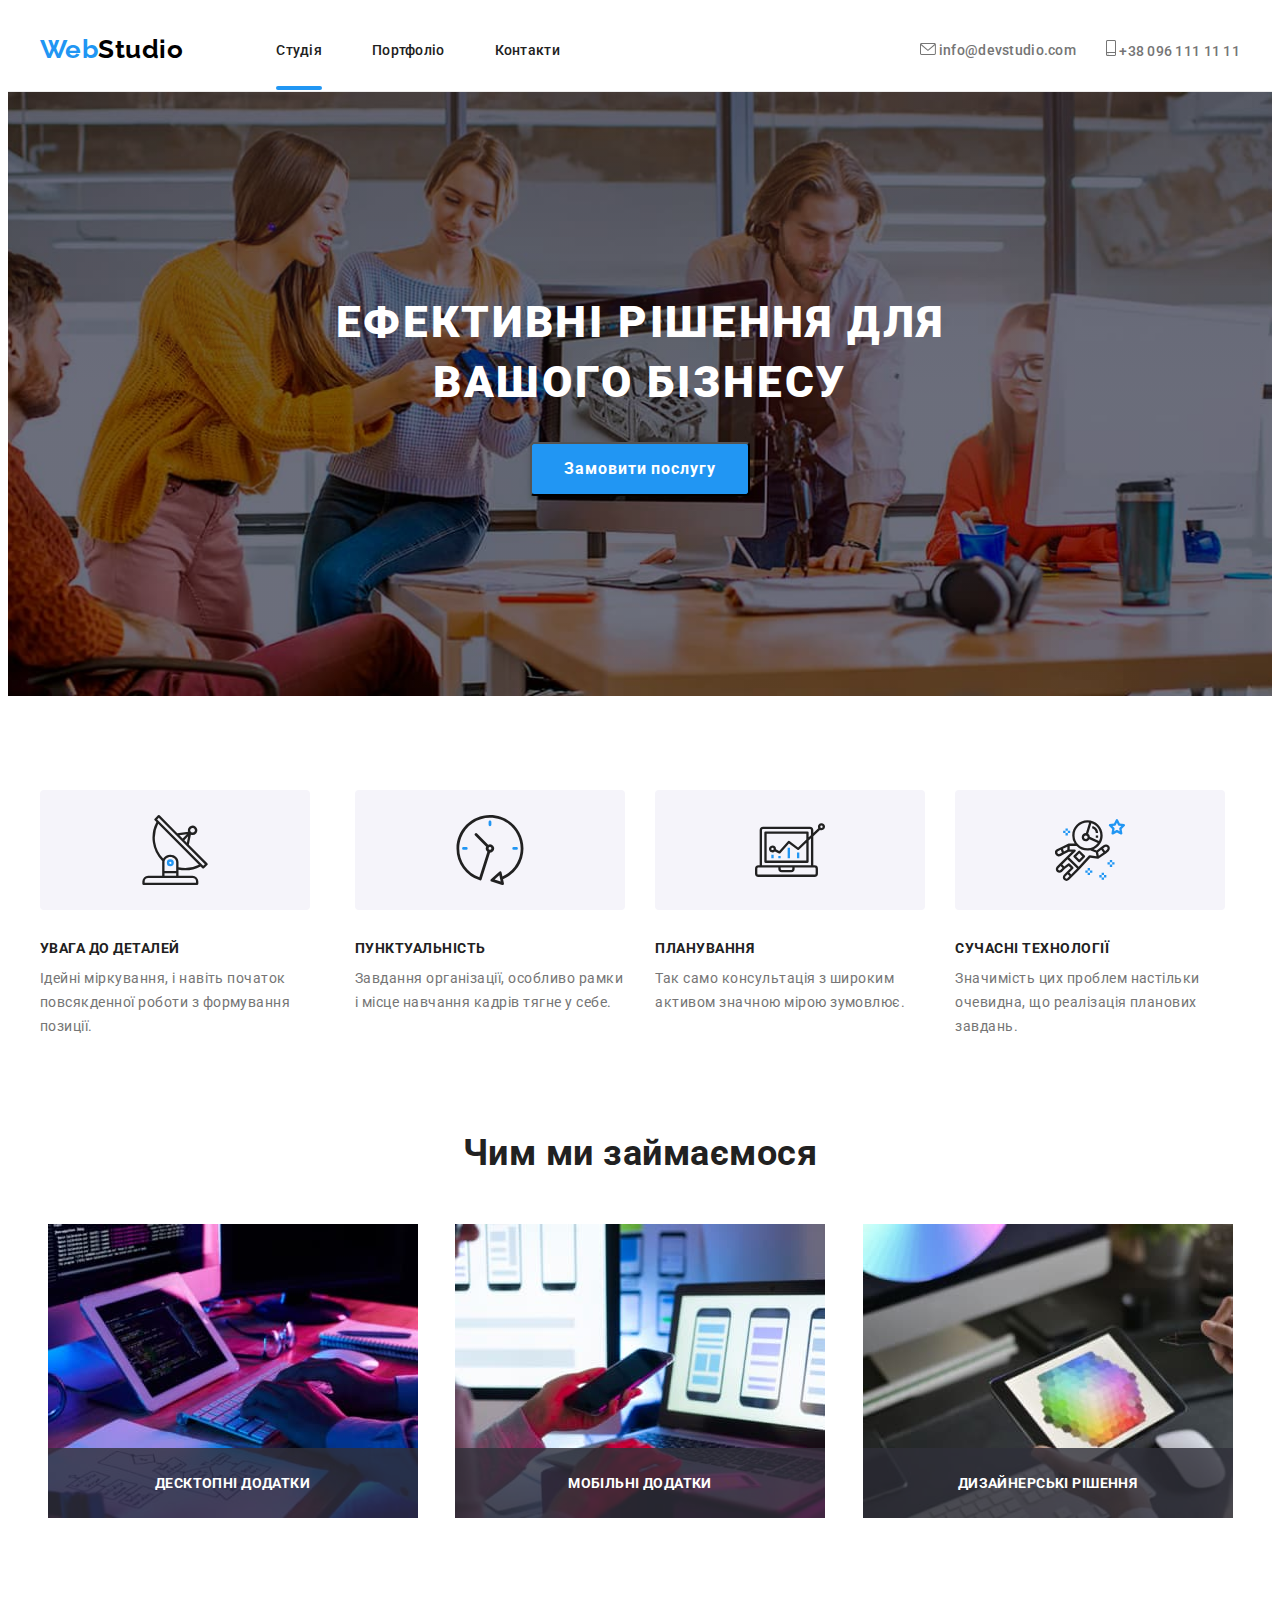
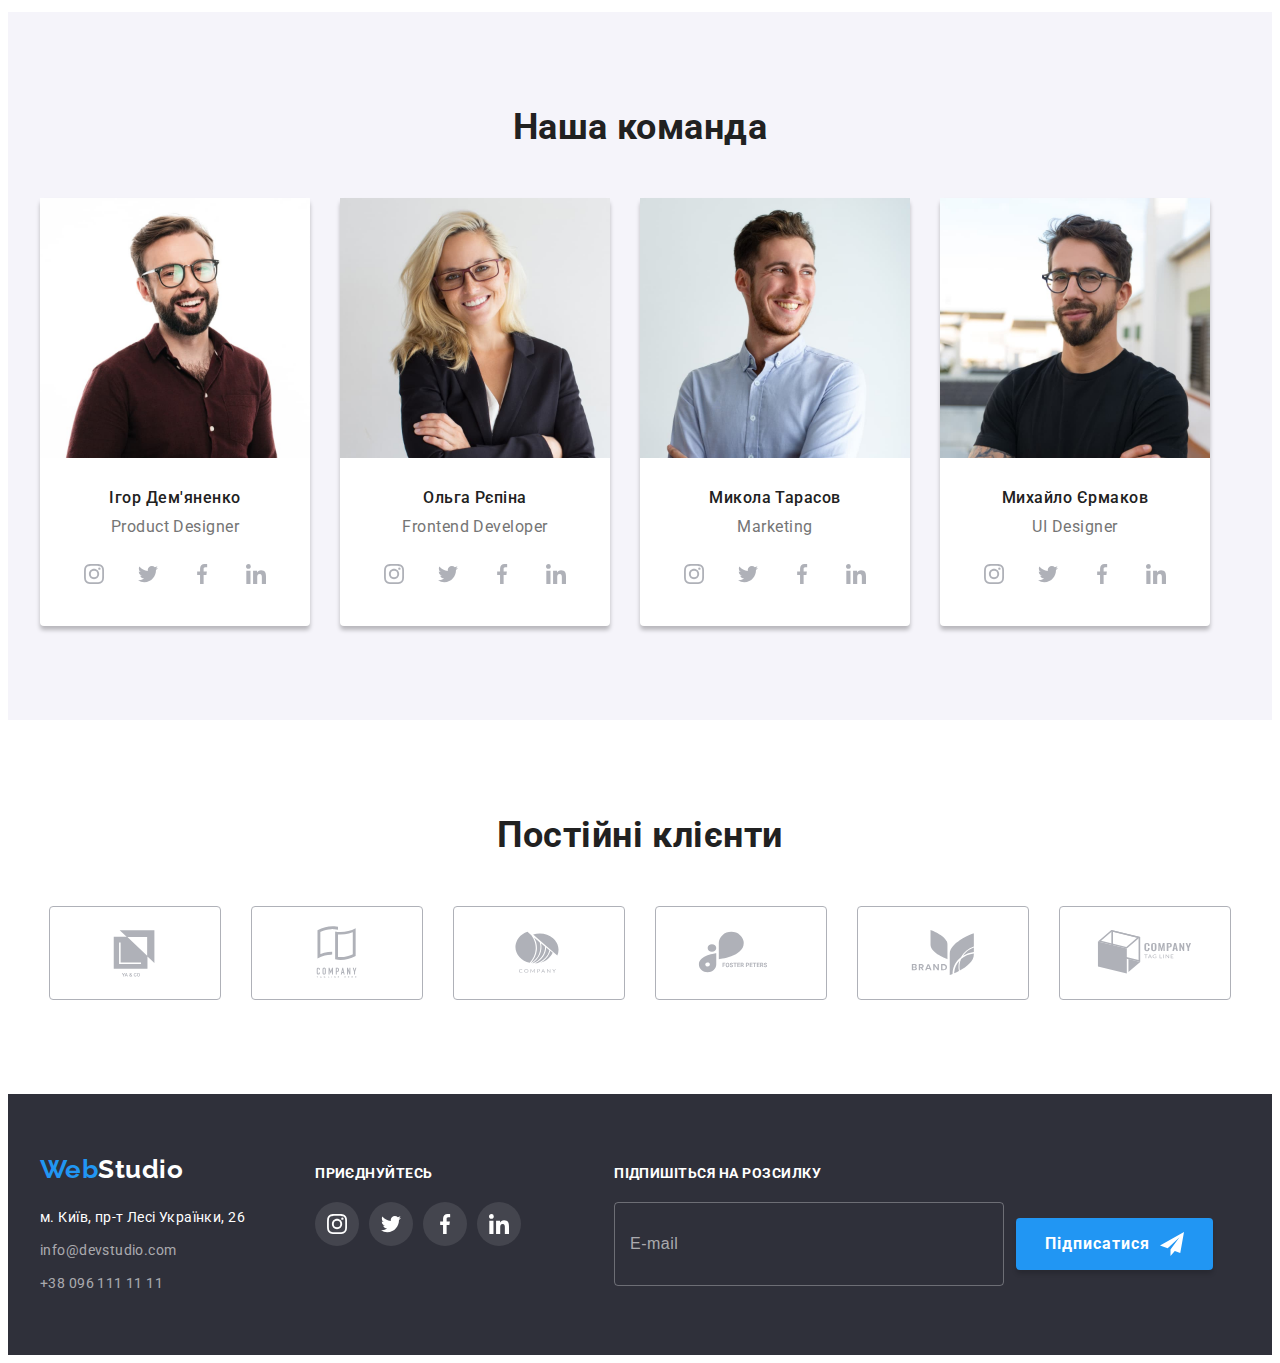
==== index.html @ 11a387b9 "Initial commit" ====
<!DOCTYPE html>
<html lang="en">
<head>
    <meta charset="UTF-8">
    <meta http-equiv="X-UA-Compatible" content="IE=edge">
    <meta name="viewport" content="width=device-width, initial-scale=1.0">
    <title>Document</title>
    <link rel="preconnect" href="https://fonts.googleapis.com">
    <link rel="preconnect" href="https://fonts.gstatic.com" crossorigin>
    <link href="https://fonts.googleapis.com/css2?family=Raleway:wght@700&family=Roboto:wght@400;500;700;900&display=swap" rel="stylesheet">
    <link rel="stylesheet" href="https://cdnjs.cloudflare.com/ajax/libs/modern-normalize/1.1.0/modern-normalize.min.css" integrity="sha512-wpPYUAdjBVSE4KJnH1VR1HeZfpl1ub8YT/NKx4PuQ5NmX2tKuGu6U/JRp5y+Y8XG2tV+wKQpNHVUX03MfMFn9Q==" crossorigin="anonymous" referrerpolicy="no-referrer" />
    <link rel="stylesheet" href="./css/styles.css"/>
</head>
<body class="main-page">
  <!--Navigation menu-->
  <header class="page-header">
    <div class="container main-nav">
      <nav class="site-nav">
        <a class="logo" href="./index.html" lang="en" ><span style="color:#2196F3;">Web</span>Studio</a>
          <ul class="site-nav-list">
              <li class="item"><a href="./index.html" class="link current">Студія</a></li>
              <li class="item"><a href="./portfolio.html" class="link">Портфоліо</a></li>
              <li class="item"><a href="" class="link">Контакти</a></li>
          </ul>
      </nav>
      <ul class="contacts-list">
      <li class="item"><a href="mailto:info@devstudio.com" class="link">
        <svg class="contacts-icon" width="16"
        height="12">
        <use href="./images/icons.svg#icon-envelope"></use>
        </svg>
        info@devstudio.com</a></li>
      <li class="item">
          <a href="tel:+380961111111" class="link">
            <svg class="contacts-icon" width="10"
              height="16">
              <use href="./images/icons.svg#icon-smartphone"></use>
              </svg>
            +38 096 111 11 11</a>
      </li>
      </ul>
    </div>
   
  </header>
  <!--Hero-->
  <main>
    <section class="section hero">
      <h1 class="hero-title">Ефективні рішення для <br> вашого бізнесу</h1>  
      <button data-modal-open type="button" class="order-button">Замовити послугу</button>
       <!--Modal-->
    <div class="backdrop is-hidden"  data-modal >
      <div class="modal" data-modal-window>
         <!--Modal Window 1-->
          <button class="close" data-modal-close>
            <svg class="icon" width="18" height="18">
              <use href="./images/icons.svg#icon-close"></use>
            </svg>
          </button>
          <strong class="modal-label">Залиште свої дані, ми вам передзвонимо</strong>
           <form class="form modal-form">
            <div class="modal-form-group" role="group">
              <label class="modal-form-label" for="name">Ім'я</label>
                <div class="modal-form-wrapper">
                <input type="text" class="modal-form-field" name="name" id="name" placeholder=" " />
                  <svg class="field-icon" width="18"
              height="18">
              <use href="./images/icons.svg#icon-person"></use>
              </svg>
            </div>
           
  
            <label class="modal-form-label" for="tel">Телефон</label>
            <div class="modal-form-wrapper">
              <input type="tel" class="modal-form-field" name="tel" id="tel" placeholder=" " />
                <svg class="field-icon" width="18"
            height="18">
            <use href="./images/icons.svg#icon-phone"></use>  
            </svg>
            </div>
     
            <label class="modal-form-label" for="email">Пошта</label>
            <div class="modal-form-wrapper">
            <input type="text" class="modal-form-field" name="email" id="email" placeholder=" " />
              <svg class="field-icon" width="18"
          height="18">
          <use href="./images/icons.svg#icon-email"></use>
          </svg>
            </div>
     
            <label class="modal-form-label" for="user_message">Коментар</label>
            <textarea
              class="modal-form-message"
              name="user_message"
              id="user_message"
              rows="6"
              placeholder="Введіть текст"
            ></textarea>
      </div>               
      
          <div class="modal-form-agreement" role="group">
            <input type="checkbox" id="user_agreement" class="modal-form-checkbox" />
            <label class="agreement-field" for="user_agreement"> Погоджуюся з розсилкою та приймаю <a href="" class="agreement-link">Умови договору</a>
            </label>
          </div>
           <button type="submit" class="submit-button">Відправити</button>
        </form>
      </div>
    </div>
    </section>
    <!--Company Credo Section-->
    <section class="section-credo">
      <div class="container ">
        <ul class="features-list">
          <li  class="features-card">
           <div class="icon-card">
            <svg class="features-icon" width="70"
            height="70">
            <use href="./images/icons.svg#icon-antenna"></use>
            </svg>
           </div>
           <h3 class="features-title">УВАГА ДО ДЕТАЛЕЙ</h3>
           <p class="features-description"> Ідейні міркування, і навіть початок повсякденної роботи з формування позиції.</p>
         </li> 
           
          <li class="features-card">
           <div class="icon-card">
            <svg class="features-icon" width="70"
            height="70">
            <use href="./images/icons.svg#icon-clock"></use>
            </svg>
           </div>
           <h3 class="features-title">ПУНКТУАЛЬНІСТЬ</h3>
           <P class="features-description">Завдання організації, особливо рамки і місце навчання кадрів тягне у себе.</P>
         </li>  
 
          <li class="features-card">
           <div class="icon-card">
            <svg class="features-icon" width="70"
            height="70">
            <use href="./images/icons.svg#icon-diagram"></use>
            </svg>
           </div>
           <h3 class="features-title">ПЛАНУВАННЯ</h3>
           <p class="features-description">Так само консультація з широким активом значною мірою зумовлює.</p>  
          </li>
          <li class="features-card">
            <div class="icon-card">
              <svg class="features-icon" width="70"
              height="70">
              <use href="./images/icons.svg#icon-astronaut"></use>
              </svg>
            </div>
           <h3 class="features-title">СУЧАСНІ ТЕХНОЛОГІЇ</h3>
           <p class="features-description">Значимість цих проблем настільки очевидна, що реалізація планових завдань.</p>
         </li>
         </ul>
      </div>

    </section>
    <!--Work Descriptiion Section-->
    <section class="section work">
    <div class="container">
      <h2 class="section-work">Чим ми займаємося</h2>
      <ul class="work-list">
            <li class="img-list">
              <div class="work-thumb">
                <img src="./images/image1.jpg"
              alt="комп’ютер"
              width="370"
              height="294"
              />
              <div class="work-info">
                <p class="work-text">Десктопні додатки</p>
              </div>
              </div>
          </li>
          <li class="img-list">
            <div class="work-thumb">
              <img src="./images/image2.jpg"
              alt="мобільний"
              width="370"
              height="294"
              />
              <div class="work-info">
                <p class="work-text">Мобільні додатки</p>
              </div>
            </div>
          </li>
          <li class="img-list">
           <div class="work-thumb">
            <img src="./images/image3.jpg"
            alt="планшет"
            width="370"
            height="294"
            />
            <div class="work-info">
              <p class="work-text">Дизайнерські рішення</p>
            </div>
           </div>
          </li>
      </ul>
    </div>
    </section>
    <!--Our Team Section-->
    <section class="section team">
      <div class="container gallery">
        <h2 class="section-galery">Наша команда</h2>
       <ul class="team-list">
          <li class="team-card"> 
            <img src="./images/productdesigner1.jpg"
            alt="productdes"
            width="270"
            height="260"
            />
          <div class="team-box">
            <h3 class="team-subtitle">Ігор Дем'яненко</h3>
            <p class="position">Product Designer</p>           
          
          <ul class="socials-list">
            <li class="socials-items">
              <a class="socials-link link" href="https://instagram.com"
              target="_blank"
              rel="noopener norefferrer"
              aria-label="Instagram icon">
              <svg class="socials-icon" width="20"
              height="20">
              <use href="./images/icons.svg#icon-instagram"></use>
              </svg>
            </a>
            </li>
            <li class="socials-items">
              <a class="socials-link link" href="https://twitter.com"
              target="_blank"
              rel="noopener norefferrer"
              aria-label="Twitter icon">
              <svg class="socials-icon" width="20"
              height="20">
              <use href="./images/icons.svg#icon-twitter"></use>
              </svg>
            </a>
            </li>
            <li class="socials-items">
              <a class="socials-link link" href="https://facebook.com"
              target="_blank"
              rel="noopener norefferrer"
              aria-label="Facebook icon">
              <svg class="socials-icon" width="20"
              height="20">
              <use href="./images/icons.svg#icon-facebook"></use>
              </svg>
            </a>
            </li>
            <li class="socials-items">
              <a class="socials-link link" href="https://linkedin.com"
              target="_blank"
              rel="noopener norefferrer"
              aria-label="Linkedin icon">
              <svg class="socials-icon" width="20"
              height="20">
              <use href="./images/icons.svg#icon-linkedin"></use>
              </svg>
            </a>
            </li>
          </ul>
        </div>
           </li>
        <li class="team-card">
          <img src="./images/frontenddev2.jpg"
          alt="frontenddev"
          width="270"
          height="260"
          />
           <div class="team-box">
            <h3 class="team-subtitle">Ольга Рєпіна</h3>
            <p class="position">Frontend Developer</p>
           
           <ul class="socials-list">
            <li class="socials-items">
              <a class="socials-link link" href="https://instagram.com"
              target="_blank"
              rel="noopener norefferrer"
              aria-label="Instagram icon">
              <svg class="socials-icon" width="20"
              height="20">
              <use href="./images/icons.svg#icon-instagram"></use>
              </svg>
            </a>
            </li>
            <li class="socials-items">
              <a class="socials-link link" href="https://twitter.com"
              target="_blank"
              rel="noopener norefferrer"
              aria-label="Twitter icon">
              <svg class="socials-icon" width="20"
              height="20">
              <use href="./images/icons.svg#icon-twitter"></use>
              </svg>
            </a>
            </li>
            <li class="socials-items">
              <a class="socials-link link" href="https://facebook.com"
              target="_blank"
              rel="noopener norefferrer"
              aria-label="Facebook icon">
              <svg class="socials-icon" width="20"
              height="20">
              <use href="./images/icons.svg#icon-facebook"></use>
              </svg>
            </a>
            </li>
            <li class="socials-items">
              <a class="socials-link link" href="https://linkedin.com"
              target="_blank"
              rel="noopener norefferrer"
              aria-label="Linkedin icon">
              <svg class="socials-icon" width="20"
              height="20">
              <use href="./images/icons.svg#icon-linkedin"></use>
              </svg>
            </a>
            </li>
          </ul>
        </div>
         </li>
        <li class="team-card">
          <img src="./images/marketing3.jpg"
          alt="marketing"
          width="270"
          height="260"
          />
          <div class="team-box">
            <h3 class="team-subtitle">Микола Тарасов</h3>
            <p class="position">Marketing</p>
          
          <ul class="socials-list">
            <li class="socials-items">
              <a class="socials-link link" href="https://instagram.com"
              target="_blank"
              rel="noopener norefferrer"
              aria-label="Instagram icon">
              <svg class="socials-icon" width="20"
              height="20">
              <use href="./images/icons.svg#icon-instagram"></use>
              </svg>
            </a>
            </li>
            <li class="socials-items">
              <a class="socials-link link" href="https://twitter.com"
              target="_blank"
              rel="noopener norefferrer"
              aria-label="Twitter icon">
              <svg class="socials-icon" width="20"
              height="20">
              <use href="./images/icons.svg#icon-twitter"></use>
              </svg>
            </a>
            </li>
            <li class="socials-items">
              <a class="socials-link link" href="https://facebook.com"
              target="_blank"
              rel="noopener norefferrer"
              aria-label="Facebook icon">
              <svg class="socials-icon" width="20"
              height="20">
              <use href="./images/icons.svg#icon-facebook"></use>
              </svg>
            </a>
            </li>
            <li class="socials-items">
              <a class="socials-link link" href="https://linkedin.com"
              target="_blank"
              rel="noopener norefferrer"
              aria-label="Linkedin icon">
              <svg class="socials-icon" width="20"
              height="20">
              <use href="./images/icons.svg#icon-linkedin"></use>
              </svg>
            </a>
            </li>
          </ul>
        </div>
          </li>
          <li class="team-card">
            <img src="./images/uidesigner4.jpg"
            alt="uidesigner"
            width="270"
            height="260"
            />
          
             <div class="team-box">
             <h3 class="team-subtitle">Михайло Єрмаков</h3>
             <p class="position">UI Designer</p>
             
             <ul class="socials-list">
              <li class="socials-items">
                <a class="socials-link link" href="https://instagram.com"
                target="_blank"
                rel="noopener norefferrer"
                aria-label="Instagram icon">
                <svg class="socials-icon" width="20"
                height="20">
                <use href="./images/icons.svg#icon-instagram"></use>
                </svg>
              </a>
              </li>
              <li class="socials-items">
                <a class="socials-link link" href="https://twitter.com"
                target="_blank"
                rel="noopener norefferrer"
                aria-label="Twitter icon">
                <svg class="socials-icon" width="20"
                height="20">
                <use href="./images/icons.svg#icon-twitter"></use>
                </svg>
              </a>
              </li>
              <li class="socials-items">
                <a class="socials-link link" href="https://facebook.com"
                target="_blank"
                rel="noopener norefferrer"
                aria-label="Facebook icon">
                <svg class="socials-icon" width="20"
                height="20">
                <use href="./images/icons.svg#icon-facebook"></use>
                </svg>
              </a>
              </li>
              <li class="socials-items">
                <a class="socials-link link" href="https://linkedin.com"
                target="_blank"
                rel="noopener norefferrer"
                aria-label="Linkedin icon">
                <svg class="socials-icon" width="20"
                height="20">
                <use href="./images/icons.svg#icon-linkedin"></use>
                </svg>
              </a>
              </li>
            </ul>
          </div>
           </li>
        
        </ul>
      </div>
    </section>
    <!--Section Clients-->
    <section class="section clients">
      <div class="container">
        <h2 class="title-clients">Постійні клієнти</h2>
        <ul class="list clients-box">
         <li class="item">
          <a href="" class="link">
            <svg class="icon-client" width="106"
            height="60">
            <use href="./images/icons.svg#icon-Client1"></use>
            </svg> 
          </a>
         </li>
         <li class="item">
          <a href="" class="link">
            <svg class="icon-client" width="106"
            height="60">
            <use href="./images/icons.svg#icon-Client2"></use>
            </svg>
          </a>
        </li>
        <li class="item">
          <a href="" class="link">
            <svg class="icon-client" width="106"
            height="60">
            <use href="./images/icons.svg#icon-Client3"></use>
            </svg>
          </a>
        </li>
        <li class="item">
          <a href="" class="link">
            <svg class="icon-client" width="106"
            height="60">
            <use href="./images/icons.svg#icon-Client4"></use>
            </svg>
          </a>
        </li>
        <li class="item">
          <a href="" class="link">
            <svg class="icon-client" width="106"
            height="60">
            <use href="./images/icons.svg#icon-Client5"></use>
            </svg>
          </a>
        </li>
        <li class="item">
          <a href="" class="link">
            <svg class="icon-client" width="106"
            height="60">
            <use href="./images/icons.svg#icon-Client6"></use>
            </svg>
          </a>
        </li>
        </ul>
      </div>
    </section>
  </main> 
  <!--Contact Us--> 
  <footer class="footer">
    <div class="container footer">
      <div class="footer-flex">
        <div class="">
           <a class="logo-footer" href="./index.html" lang="en" ><span style="color:#2196F3">Web</span>Studio</a>
           <address>
              <ul class="footer-list">
               <li class="google-link"><a href="https://goo.gl/maps/GgH7UaPr1gtR8xod6"
              target="_blank"
              rel="noopener noreferrer nofollow" class="link"
              >м. Київ, пр-т Лесі Українки, 26</a>
               </li>
  
                 <li class="footer-contact"><a href="mailto:info@devstudio.com" class="link">info@devstudio.com</a>
                 </li>
                   <li class="footer-contact"><a href="tel:+380961111111" class="link">+38 096 111 11 11</a>
                   </li>
             </ul>        
           </address>
        </div>
        <!--Footer soclinks--> 
        <div class="offer">
          <h4 class="footer-offer">приєднуйтесь</h4>
          <ul class=" footer-soclink list">
            <li class="footer-items">
              <a class="footer-link link" href="https://instagram.com"
              target="_blank"
              rel="noopener norefferrer"
              aria-label="Instagram icon">
              <svg class="footer-icon" width="20"
              height="20">
              <use href="./images/icons.svg#icon-instagram"></use>
              </svg>
            </a>
            </li>
            <li class="footer-items">
              <a class="footer-link link" href="https://twitter.com"
              target="_blank"
              rel="noopener norefferrer"
              aria-label="Twitter icon">
              <svg class="footer-icon" width="20"
              height="20">
              <use href="./images/icons.svg#icon-twitter"></use>
              </svg>
            </a>
            </li>
            <li class="footer-items">
              <a class="footer-link link" href="https://facebook.com"
              target="_blank"
              rel="noopener norefferrer"
              aria-label="Facebook icon">
              <svg class="footer-icon" width="20"
              height="20">
              <use href="./images/icons.svg#icon-facebook"></use>
              </svg>
            </a>
            </li>
            <li class="footer-items">
              <a class="footer-link link" href="https://linkedin.com"
              target="_blank"
              rel="noopener norefferrer"
              aria-label="Linkedin icon">
              <svg class="footer-icon" width="20"
              height="20">
              <use href="./images/icons.svg#icon-linkedin"></use>
              </svg>
            </a>
            </li> 

          </ul>

        </div>
      <!--Footer subscription container--> 
      <div class="footer-subscribtion-container">
          <h4 class="subscription-title">Підпишіться на розсилку</h4>
           <form class="form-subscribtion">
             <div class="email-input">
              <label class="footer-email-field"></label>
              <input type="text" class="footer-email-input" name="email" id="footer-mail" placeholder="E-mail" autocomplete="email"/>
               <button type="button" class="button-send-submit">Підписатися<svg class="icon-send" width="24"
               height="24">
              <use href="./images/icons.svg#icon-send"></use>
              </svg></button>
             </div>
           </form>
           <script>
            (() => {
              document
                .querySelector('.form-subscribtion')
                .addEventListener('submit', e => {
                  e.preventDefault();
      
                  new FormData(e.currentTarget).forEach((value, name) =>
                    console.log(`${name}: ${value}`),
                  );
      
                  e.currentTarget.reset();
                });
            })();
          </script>
      </div>
    </div>
  </div> 
  </footer>
  <script src="./js/modal.js"></script>
</body>
</html>
---- css/styles.css ----
/*background #F5F5F5*/
/*main color #212121*/
/*text color #757575*/
/*accent color #2196F3*/
/*hero background color #2F303A;*/
:root {
  --primary-text-color: #212121;
  --secondary-text-color:#757575;
  --contacts-text-color: #FFFFFF;
  --secondary-contacts-color: rgba(255, 255, 255, 0.6);
  --primary-background-color : #F5F5F5;
  --accent-color: #2196F3;
  --secondary-background-color:#2F303A;
  --secondary-accent-color: #000000;

  --anim-fast: 300ms ease-in-out;
  --anim-slow: 800ms ease;
}
/*Reset Start*/
h1,h2, h3, h4, h5, h6, p{
  margin: 0;
}
.link a {
  text-decoration: none;
  color: currentColor;
}
.list, ul{
  margin: 0;
  padding: 0;
  list-style: none;

}
img{
  display: block;
}
.button{
  display: inline-block;
}
.section.work , .section-credo, .section.portfolio, section.team,.section.clients {
  padding-bottom: 94px;
  
}
.section.portfolio, .section-credo, .section.team,.section.clients {
padding-top: 94px;
}

/*reset end*/

/*container*/
.container {
  margin-left: auto;
  margin-right: auto;
  max-width: 1200px;
  padding-left: 15px;
  padding-right: 15px;
 
  
}
.page-header {
  border-bottom: 1px solid #ECECEC;
}
body{
 
  color: var(--secondary-text-color);
  font-family: 'Roboto', sans-serif ;
  letter-spacing: 0.03em;
}
.container.main-nav,
.footer > .container {
padding-top: 0;
padding-bottom: 0;
}

/*logo*/
.logo{
  color: var(--secondary-accent-color);
  font-family: 'Raleway', sans-serif ;
  font-weight: 700;
  font-size: 26px;
  line-height: calc(31/26);
  text-decoration: none;
  border-radius: 4px;
  
}

/*site-nav*/
.site-nav-list{
  list-style: none;
}
.site-nav,
.contacts-list{
display: flex;
align-items: center;
list-style: none;
}

.contacts-list{
  margin-left: auto;
}
.site-nav-list .item:not(:last-child) {
  margin-right: 50px;
}
.contacts-list .item:not(:last-child) {
  margin-right: 30px;
}
.site-nav-list{
  display: flex;
  margin-left: 93px;
  
  }

.site-nav-list .link {
  color: var(--primary-text-color);
  font-weight: 500;
  font-size: 14px;
  line-height: calc(16/14);
  letter-spacing: 0.02em;
  text-decoration: none;

  padding-top: 30px;
  padding-bottom: 30px;
  position: relative;

  transition: color 250ms cubic-bezier(0.4, 0, 0.2, 1);
}
.site-nav-list .link:hover,
.site-nav-list .link:focus
{
  color: var(--accent-color);
  
}
 
.current::after {
  content: '';
  position: absolute; 
  left: 0;
  bottom: -2px;
  width: 100%;
  height: 4px;
  background-color: var(--accent-color);
  border-radius: 2px;
  display: block;
}

/*contacts */
.contacts-list .link{
  color: var(--secondary-text-color);
  font-weight: 500;
  font-size: 14px;
  line-height: calc(16/14);
  letter-spacing: 0.02em;
  text-decoration: none;
  display: block;
  padding-top: 32px;
  padding-bottom: 32px;
  gap:10px ;
}
.contacts-list{
  list-style: none;
  padding:0; 
  transition: color 250ms cubic-bezier(0.4, 0, 0.2, 1);
}
.contacts-list .link:hover,
.contacts-list .link:focus 
{
  color: var(--accent-color) ;
  
}
.contacts-icon{
  fill: currentColor;
}

.main-nav {
  display: flex;
  justify-content: space-between;
  align-items: center;
}
/*hero*/

.hero{
  background-color: var(--secondary-background-color);
  text-align: center;
  padding-bottom: 200px;
  padding-top: 200px;
  max-width: 1600px;
  margin: 0 auto;
  background-image: linear-gradient(0deg, rgba(0, 0, 0, 0.2), rgba(0, 0, 0, 0.2), rgba(47, 48, 58, 0.4)),
  url(../images/header.img.jpg);
  background-repeat: no-repeat;
  background-position: center;
  background-size: cover;
   
 }


.hero-title {
  color: var(--contacts-text-color);
  font-weight: 900;
  font-size: 44px;
  line-height: calc(60/44);
  letter-spacing: 0.06em;
  text-transform: uppercase;
  margin-bottom: 30px; 

}
.order-button{
  background-color: var(--accent-color);
  color: var(--contacts-text-color);
  font-family: inherit;
  font-weight: 700;
  font-size: 16px;
  line-height: calc(30/16);
  cursor: pointer;
  letter-spacing: 0.06em;
  border-radius: 4px;
  padding: 10px 32px; 
  box-shadow: 0px 4px 4px rgba(0,0,0,0.15);
  transition: background-color 250ms cubic-bezier(0.4, 0, 0.2, 1);
}
.order-button:hover, 
.order-button:focus {
  color:var(--contacts-text-color) ;
  background-color: #188CE8;
  
}
.order-button:active{
  color: #188CE8;
  
}
/*Modal*/
.backdrop{
  position: fixed;
  top: 0;
  left: 0;
  z-index: 100;
  width: 100%;
  height: 100%;
  background-color: rgba(0, 0, 0, 0.2);
  backdrop-filter: blur(1px);
  transition: opacity 150ms linear, visibility 150ms linear;
  }
  .backdrop.is-hidden {
    opacity: 0;
    visibility: hidden;
    pointer-events: none;
  }
 .modal{ 
  position: absolute;
  top: 50%;
  left: 50%;
  transform: translateX(-50%) translateY(-50%);
  border-radius: 4px;
  box-shadow: 0px 1px 3px rgba(0, 0, 0, 0.12), 0px 1px 1px rgba(0, 0, 0, 0.14), 0px 2px 1px rgba(0, 0, 0, 0.2);
  min-height: 581px;
  min-width: 528px;
  background-color: var(--contacts-text-color);
  padding: 40px;
  animation-name:  0.8s ease-out both;

}
.modal.modal-animation {
  animation-name: swirl-in-fwd;
}



@keyframes swirl-in-fwd {
  0% {
    transform: translate(-50%, -50%) rotate(-540deg) scale(0);
    opacity: 0;
  }
  100% {
    transform: translate(-50%, -50%) rotate(0) scale(1);
    opacity: 1;
  }
}
  

  .backdrop.is-hidden{
    opacity: 0;
    pointer-events: none;
    visibility: hidden;  
  }
 
  .close {
    position: absolute;
    top: 8px;
    right: 8px;
    display: inline-flex;
    align-items: center;
    justify-content: center;
    padding: 0;
    border: 1px solid rgba(0, 0, 0, 0.1);
    border-radius: 50%;
    width: 30px;
    height: 30px;
    background-color: transparent;
    cursor: pointer;
  }
  
  .close:focus,
  .close:hover {
    fill: var(--accent-color);
  }
  .close > .icon {
    display: block;
  }
  
  /*Modal Window 1*/
  

  .modal-form-group {
    margin-bottom: 20px;
  }
  .modal-label{
    display: block;
    text-align: center;
    margin-bottom: 12px;
    font-weight: 700;
    font-size: 20px;
    line-height: 1.15;
    color: var(--primary-text-color);
   
  }
 
  .modal-form-label {
    display: flex;
    justify-content: left;
    font-size: 12px;
    font-weight: 400;
    margin-bottom: 5px;
  }
  .modal-form-wrapper {
    position: relative;
    margin-bottom: 10px;
  }
  .modal-form-field {
    width: 100%;
    height: 40px;
    padding-left: 40px;
    padding-right: 40px;
  
    border: 1px solid  rgba(33, 33, 33, 0.2);
    border-radius: 6px;
    outline: 1px solid transparent;
    outline-offset: -1px;
    transition: outline-color 250ms cubic-bezier(0.4, 0, 0.2, 1); 
  }
  .modal-form-message {
    display: block;
    width: 100%;
    height: 140px;
    padding: 16px 20px;
  
    font-size: 14px;
  
    border-radius: 6px;
    border: 1px solid rgba(33, 33, 33, 0.2);
    outline: 1px solid transparent;
    outline-offset: -1px;
    transition: outline-color 250ms cubic-bezier(0.4, 0, 0.2, 1);
  
    resize: none;
  }
  
  .modal-form-message:focus {
    outline-color: var(--accent-color);
    
  }
  

    .modal-form-field:focus + .field-icon {
      fill: var(--accent-color);
      transition: fill 250ms cubic-bezier(0.4, 0, 0.2, 1);
    }
    .modal-form-field:focus{
      outline-color: var(--accent-color);
      transition: outline-color 250ms cubic-bezier(0.4, 0, 0.2, 1);
    }
    
   
  .field-icon {
    position: absolute;
    top: 50%;
    left: 12px;
    transform: translateY(-50%);
  }
  

  .modal-form-message {
    resize: none;
    padding: 12px 16px;
     height: 120px;
  }

.modal-form-wrapper textarea::placeholder {
    color: rgba(117, 117, 117, 0.5);
    font: Roboto;
    font-size: 12px;
    line-height: 14.06px;
   
}
.modal-form-checkbox{
  appearance: none;
  width: 18px;
  height: 18px;
  outline: 2px solid transparent;
  outline-offset: -2px;
  border: 2px solid #9da4bd;
  border-radius: 2px;

  background-position: center;
  background-repeat: no-repeat;
  background-size: 0;
 
}
.modal-form-checkbox:checked {
  outline-color: var(--accent-color);
  background-color: var(--accent-color);
  background-size: 16px 15px;
  background-image: url("data:image/svg+xml,%3Csvg width='13' height='10' viewBox='0 0 13 10' fill='none' xmlns='http://www.w3.org/2000/svg'%3E%3Cpath d='M1.95703 4.75166L1.88825 4.68604L1.81923 4.75141L0.93123 5.59258L0.854858 5.66492L0.930974 5.73753L4.42671 9.07236L4.49574 9.1382L4.56476 9.07236L12.069 1.91352L12.1449 1.84116L12.069 1.76881L11.1873 0.927644L11.1183 0.861826L11.0493 0.927611L4.49577 7.17353L1.95703 4.75166Z' fill='white' stroke='white' stroke-width='0.2'/%3E%3C/svg%3E");
  transition: background-color 250ms cubic-bezier(0.4, 0, 0.2, 1);
}

.agreement-link{
  color: var(--accent-color);
}
.modal-form-agreement {
  margin-bottom: 30px;
  display: flex;
  justify-content: center;
  align-items: center;
  gap: 7px;
}

.agreement-field {
  position: relative;
  font-size: 14px;
  line-height: 24px;
   
}

.submit-button{
  background-color: var(--accent-color);
  color:  rgba(255, 255, 255, 1);
  font-family: inherit;
  font-weight: 700;
  font-size: 16px;
  line-height: calc(30/16);
  cursor: pointer;
  letter-spacing: 0.06em;
  border-radius: 4px;
  padding: 10px 52px; 
  border: 1px solid transparent;
  box-shadow: 0px 4px 4px rgba(0,0,0,0.15);
  transition: background-color 250ms cubic-bezier(0.4, 0, 0.2, 1);
  display: inline-block;
}
 .submit-button:hover,
 .submit-button:focus{
  background-color: #188CE8;
  
 }

/*Company Credo Section*/
.features-list{
  list-style: none;
  display: flex;
  margin: 0;
  padding: 0;
}

.features-title{
  
color: var(--primary-text-color);
font-size: 14px;
line-height: calc(16/14);
margin-bottom: 10px;

}
.features-description{
  color: var(--secondary-text-color);
  font-size: 14px;
  line-height: calc(24/14);

}
.features-card:not(:last-child) {
  margin-right: 30px;
}
.icon-card{
    display: block;
    content: '';
    width: 270px;
    height: 120px;
    margin-bottom: 30px;
    background-size: contain;
    background-color: #F5F4FA;
    border-radius: 4px;
    display: flex;
    justify-content: center;
    align-items: center;
   
}



/*Work Section*/
.section-work{

padding-top: 0;
}
.work-list{
  list-style: none;
  display: flex;
  justify-content:space-evenly;
  padding:0;
  margin: 0;
  
}

.section-work{
  color: var(--primary-text-color); 
  font-size: 36px;
  line-height: calc(42/36);
  text-align: center;
  margin-bottom: 50px;
}
.img-list:not(:last-child) {
  margin-right: 30px;
}
.img-list{
  padding-bottom: 0;
  
}


  .work-thumb{
    position: relative;
  }
  .work-thumb::before{
    display: inline-block;
    position:absolute;
    content: '';
    width:370px ;
    height: 70px;
    background-color:  rgba(47, 48, 58, 0.8);
    bottom: 0;
    right: 0;
  }

.work-text{
 
  position: absolute;
  bottom: 0;
  left: 0;
  right: 0;
  margin: 0;
  padding-top: 27px;
  padding-bottom: 27px;
  font-weight: 700;
  font-size: 14px;
  line-height: calc(16/14);
  text-align: center;
  letter-spacing: 0.03em;
  text-transform: uppercase;

  color:var(--contacts-text-color);
}

/*Team Section*/

.section-galery{
  color: var(--primary-text-color);
  font-size: 36px;
  line-height: calc(42/36);
  text-align: center;
  margin-bottom: 50px;
  
}

.section.team{
  background-color: #F5F4FA;
 
}
.team-list{
  list-style: none;
  display: flex;
  text-align: center;
  padding-left: 0;
  margin: 0;
}
.team-card:not(:last-child) {

  margin-right: 30px;
}
.team-card{
  box-shadow: 0 4px 4px rgba(0, 0, 0, 0.25);
  border-radius: 4px;
  border: none;
  background-color: var(--contacts-text-color);
}
.team-subtitle{
  color: var(--primary-text-color);
  font-weight: 500;
  font-size: 16px;
  line-height: calc(19/16);
  margin-bottom: 10px;

}
.team-box{
padding-top: 30px;
padding-bottom: 30px;
}


.position{
  color: var(--secondary-text-color);
  font-size: 16px;
  line-height: calc(19/16);
  text-align: center;
  margin-top:10px ;
}
.img{
  padding-bottom: 30px;
}
.socials-list{
  display: flex;
  justify-content: center;
  align-items: center;
  gap:10px;
  margin-top: 16px;
}
.socials-link{
  display: flex;
  justify-content: center;
  align-items: center;
  width: 44px;
  height: 44px;
  border-radius: 50%;
  background-color: var(--contacts-text-color);
  color: #AFB1B8;
  transition: background-color 250ms cubic-bezier(0.4, 0, 0.2, 1) ,color 250ms cubic-bezier(0.4, 0, 0.2, 1);
}

.socials-link:hover,
.socials-link:focus {
  background-color: var(--accent-color);
  color: var(--contacts-text-color) ;

}
.socials-icon{
  fill:currentColor;
}


/*Section Clients*/

.title-clients{
  color: var(--primary-text-color); 
  font-size: 36px;
  line-height: calc(42/36);
  text-align: center;
  margin-bottom: 50px;
}

.clients-box {
  display: flex;
  justify-content: center;
}


.clients-box > .item:not(:last-child) {
  margin-right: 30px;
}


.clients-box .link {
  display: flex;
  align-items: center;
  justify-content: center;
  width: 170px;
  height: 92px;
  fill: #AFB1B8;
  border: 1px solid #AFB1B8;
  border-radius: 4px;
  transition: border-color 250ms cubic-bezier(0.4, 0, 0.2, 1), fill 250ms cubic-bezier(0.4, 0, 0.2, 1);
}


.clients-box .link:hover,
.clients-box .link:focus {
  fill: var(--accent-color);
  border-color: var(--accent-color);
}


/*Footer Contacts*/

.footer-flex-element:not(:last-child) {
  margin-right: 94px;
}
.footer{

  background-color: var(--secondary-background-color);
  padding-top: 60px;
  padding-bottom: 60px;
 
}

.logo-footer{
  color: var(--contacts-text-color);
  font-family: 'Raleway', sans-serif ;
  font-weight: 700;
  font-size: 26px;
  line-height: calc(31/26);
  text-decoration: none;
  padding-bottom: 20px;
  display: block;
}
.google-link .link{
  color: var(--contacts-text-color);
  font-size: 14px;
  line-height: calc(24/14);
  text-decoration: none;
}
.footer-list {
list-style: none;
font-style: normal;
font-size: 14px;
line-height: calc(24/14);
letter-spacing: 0.03em;
padding-left: 0;
margin-bottom: 0;
}
.footer-contact .link{
  color: var(--secondary-contacts-color);
  text-decoration: none;
}
.footer-list :not(:last-child) {
  display: block;
  margin-top: 0;
  margin-bottom: 9px;
  
}
/*Footer Socials*/

.footer-flex {
  display: flex;
  align-items: baseline;
   
}

.footer-offer {
 
  margin-bottom: 20px;
}
.offer{
  margin-left: 70px;
}
h4 {
  font-weight: 700;
  font-size: 14px;
  line-height: 1.14;
  text-transform: uppercase;
  color: var(--contacts-text-color);
}
.footer-soclink {
  display: flex;
}
.footer-soclink .footer-items:not(:last-child) {
  margin-right: 10px;
}

.footer-link{
  display: flex;
  justify-content: center;
  align-items: center;
  width: 44px;
  height: 44px;
  border-radius: 50%;
  background-color: rgba(255, 255, 255, 0.1);
  fill: var(--contacts-text-color);
  transition: background-color 250ms cubic-bezier(0.4, 0, 0.2, 1);
}
.footer-link:hover,
.footer-link:focus{
 background-color: var(--accent-color);
}

/*Footer Subscribtion*/

.footer-subscribtion-container{
 
 margin-left: 93px;
}
.subscription-title{
  margin-bottom: 20px;
  font-weight: 700;
  font-size: 14px;
  line-height: 1.14;
  text-transform: uppercase;
  color: var(--contacts-text-color);
}

.footer-email-input {
  width: 358px;
  height: 50px;

  font-style: normal;
  font-weight: 400;
  font-size: 16px;
  line-height: 1.25;
  letter-spacing: 0.03em;
  display: flex;
  align-items: center;
 

  color: var(--contacts-text-color);

  padding: 16px 15px;
  border: 1px solid rgba(255, 255, 255, 0.3);
  border-radius: 4px;
  background-color: transparent;
}

.footer-email-input::placeholder {
  color: rgba(255, 255, 255, 0.6);
  
}
.button-send-submit{
  display: flex;
  align-items: center;
  margin-left: 12px;
  background-color: var(--accent-color);
  color: var(--contacts-text-color);
  font-family: inherit;
  font-weight: 700;
  font-size: 16px;
  line-height: calc(30/16);
  cursor: pointer;
  letter-spacing: 0.06em;
  border-radius: 4px;
  border: 1px solid transparent;
  padding: 10px 28px; 
  box-shadow: 0px 4px 4px rgba(0,0,0,0.15);
  transition: background-color 250ms cubic-bezier(0.4, 0, 0.2, 1);
}
.button-send-submit:hover, 
.button-send-submit:focus {
  color:var(--contacts-text-color) ;
  background-color: #188CE8;
  
}
.button-send-submit:active{
  color: #188CE8;
  
}
.icon-send {
  margin-left: 10px;
  fill: var(--contacts-text-color);
}
.email-input{
  display: flex;
  align-items: baseline;
}

/*Portfolio Section Filters*/

.filter-list{
  list-style: none; 
  display: flex;
  margin-bottom: 50px;
  margin-top: 0;
  padding-left: 0;
  justify-content: center;
  
}


.filter-list :not(:last-child) {
  margin-right: 8px;
  
}

.filter-list .button:hover,
.filter-list .button:focus{
  background-color: var(--accent-color);
  color: var(--contacts-text-color) ;
  box-shadow: 0px 3px 1px rgba(0, 0, 0, 0.1), 0px 1px 2px rgba(0, 0, 0, 0.08), 0px 2px 2px rgba(0, 0, 0, 0.12);
  border-radius: 4px;
}
.filter-list .button{
   font-family: inherit;
   font-weight: 500;
   font-size: 16px;
   line-height: calc(26/16);
   cursor: pointer;
   background-color: #F5F4FA;
   color: var(--primary-text-color);
   border-radius: 4px;
   border: 1px solid transparent;
   text-align: center;
   display: inline-block;
   min-width: 73px;
   padding: 7px 23px;
   transition: background-color 250ms cubic-bezier(0.4, 0, 0.2, 1) , color 250ms cubic-bezier(0.4, 0, 0.2, 1), box-shadow 250ms cubic-bezier(0.4, 0, 0.2, 1);
}

.visually-hidden {
  position: absolute;
   white-space: nowrap;
   width: 1px;
   height: 1px;
   overflow: hidden;
   border: 0;
   padding: 0;
   clip: rect(0 0 0 0);
   clip-path: inset(50%);
   margin: -1px;
 }
/*Portfolio Gallery*/
 /*Thumb Info Window*/
 .project-thumb{
  position: relative;
  overflow: hidden;
 }
 .thumb-info{
  position: absolute;
  top: 0;
  left: 0;
  width: 100%;
  height: 100%;
  padding: 63px 24px;
  background-color: rgba(33, 150, 243, 0.9);
  transform: translateY(100%);
  transition: transform 250ms cubic-bezier(0.4, 0, 0.2, 1);
 }
 .project-thumb:hover .thumb-info,
 .project-thumb:focus .thumb-info {
   transform: translateY(0);
 }

 .thumb-text{
   font-size: 18px;
   line-height: calc(28/18);
   letter-spacing: 0.03em;
   color: var(--contacts-text-color);
 }

.portfolio-list{
  display: flex;
  flex-wrap: wrap;
  list-style: none;
  margin: 0;
  padding-left: 0;
  gap: 30px;

}
.list-project-link{
  text-decoration: none;
}
.project:hover,
.project:focus{
  box-shadow: 0px 4px 4px rgba(0,0,0,0.25);
}
.project .item:nth-last-child(-n + 3) {
  margin-bottom: 30px;
}
.project .item:nth-child(3n) {
  margin-right: 30px;

}

.gallery-description{
  color: var(--secondary-text-color);
  font-size: 16px;
  line-height: calc(30/16);
  letter-spacing: 0.03em;
  margin-top: 4px;
  
}

.portfolio-gallery{
  color: var(--primary-text-color);
  font-size: 18px;
  line-height: calc(36/18);
  letter-spacing: 0.06em;
 
}
.project-title {
  max-width: 370px;
  border-radius: 4px;
  border: 1px solid #EEEEEE;
  padding: 20px 24px;
  
}
.project{
  max-width: 370px;
  transition: box-shadow 250ms cubic-bezier(0.4, 0, 0.2, 1);
}
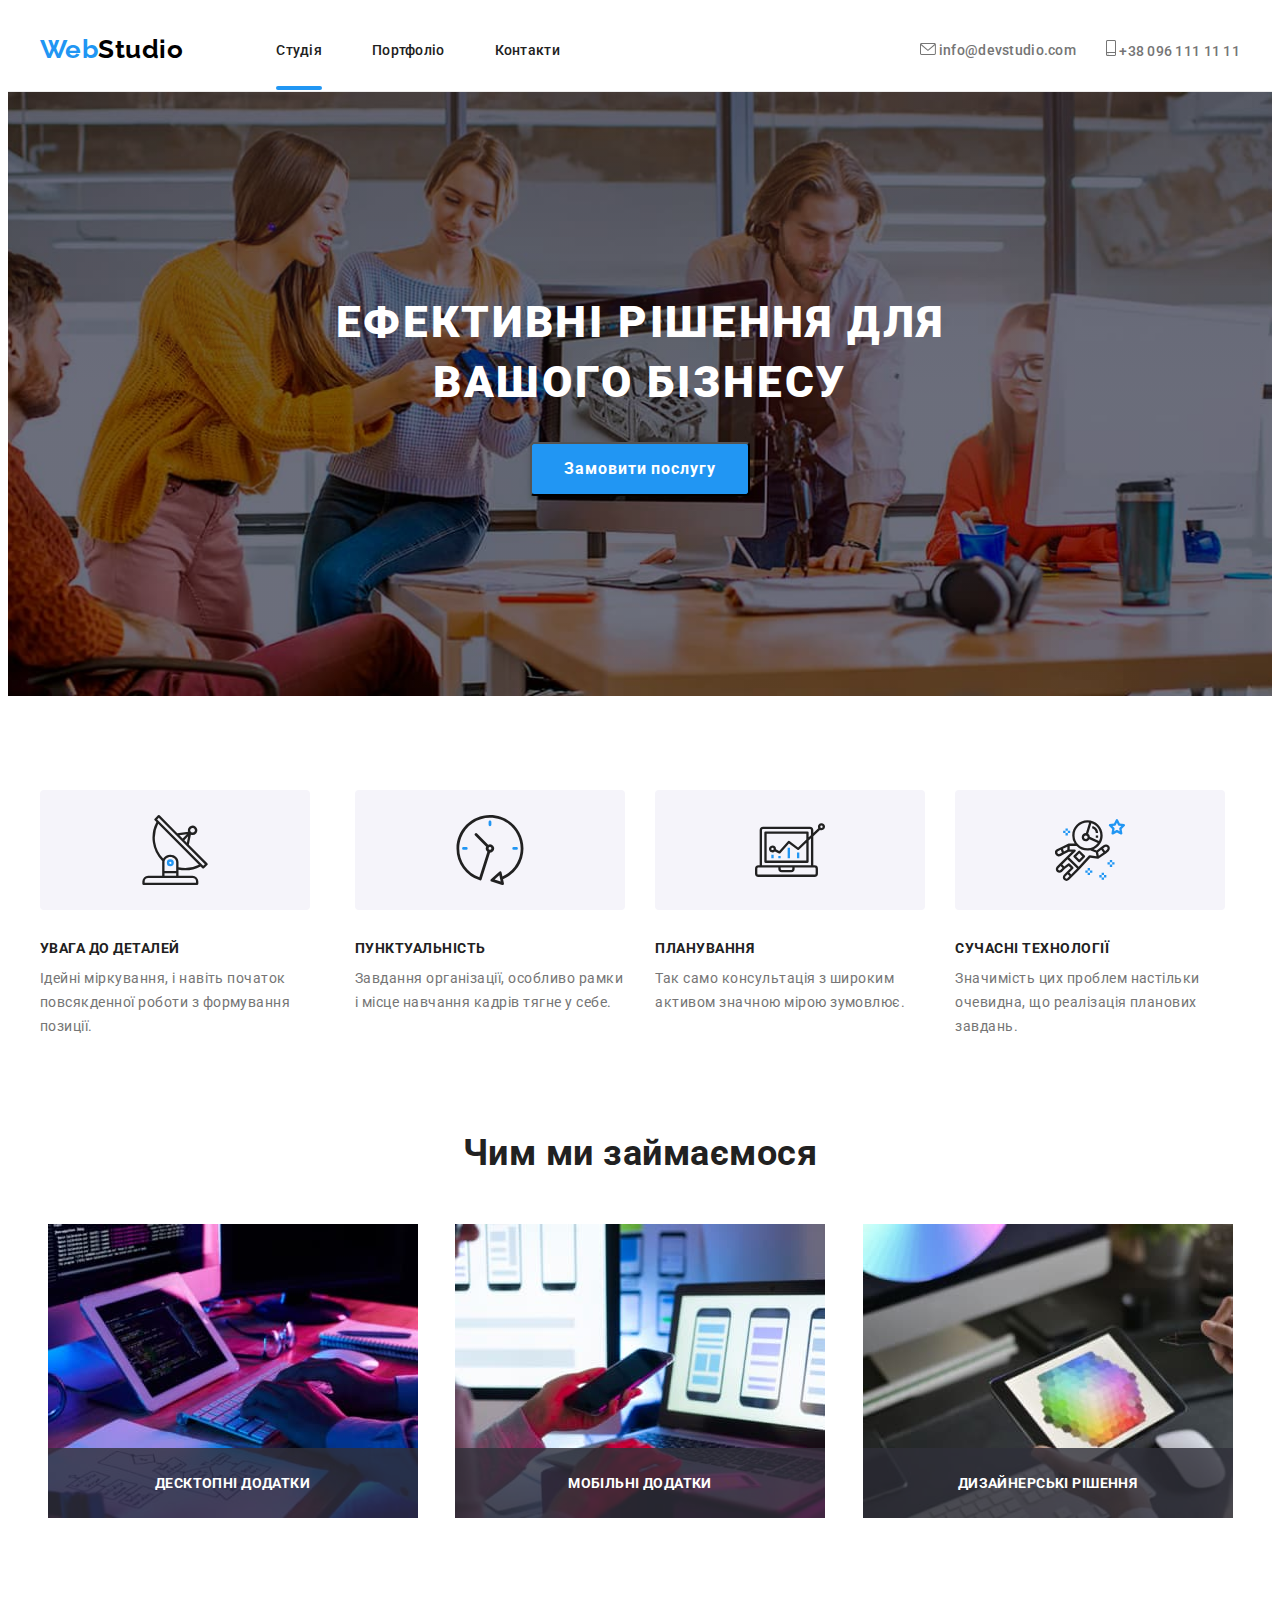
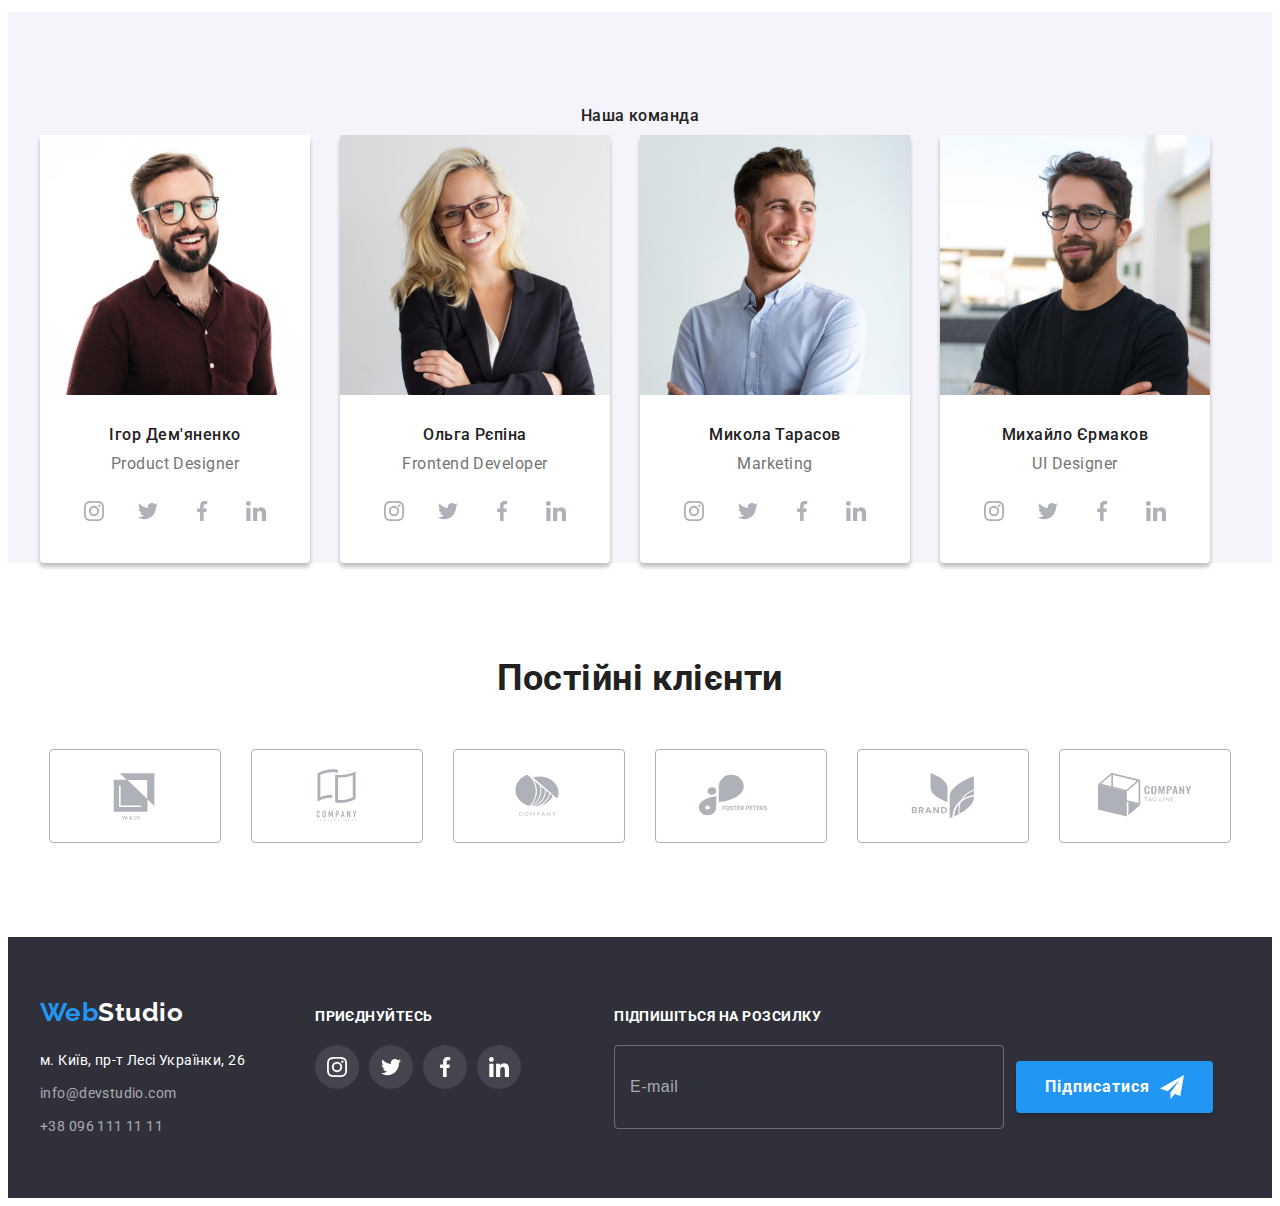
==== commit 45e79151: "adds styles to sections by bem" ====
--- a/index.html
+++ b/index.html
@@ -13,26 +13,26 @@
 </head>
 <body class="main-page">
   <!--Navigation menu-->
-  <header class="page-header">
-    <div class="container main-nav">
-      <nav class="site-nav">
-        <a class="logo" href="./index.html" lang="en" ><span style="color:#2196F3;">Web</span>Studio</a>
-          <ul class="site-nav-list">
-              <li class="item"><a href="./index.html" class="link current">Студія</a></li>
-              <li class="item"><a href="./portfolio.html" class="link">Портфоліо</a></li>
-              <li class="item"><a href="" class="link">Контакти</a></li>
+  <header class="header">
+    <div class="header__container container">
+      <nav class="nav">
+        <a class="nav__logo" href="./index.html" lang="en" ><span style="color:#2196F3;">Web</span>Studio</a>
+          <ul class="nav__list">
+              <li class="nav__item"><a href="./index.html" class="nav__link current">Студія</a></li>
+              <li class="nav__item"><a href="./portfolio.html" class="nav__link">Портфоліо</a></li>
+              <li class="nav__item"><a href="" class="nav__link">Контакти</a></li>
           </ul>
       </nav>
-      <ul class="contacts-list">
-      <li class="item"><a href="mailto:info@devstudio.com" class="link">
-        <svg class="contacts-icon" width="16"
+      <ul class="contacts__list">
+      <li class="contacts__item"><a href="mailto:info@devstudio.com" class="contacts__link">
+        <svg class="contacts__icon" width="16"
         height="12">
         <use href="./images/icons.svg#icon-envelope"></use>
         </svg>
         info@devstudio.com</a></li>
-      <li class="item">
-          <a href="tel:+380961111111" class="link">
-            <svg class="contacts-icon" width="10"
+      <li class="contacts__item">
+          <a href="tel:+380961111111" class="contacts__link">
+            <svg class="contacts__icon" width="10"
               height="16">
               <use href="./images/icons.svg#icon-smartphone"></use>
               </svg>
@@ -44,9 +44,9 @@
   </header>
   <!--Hero-->
   <main>
-    <section class="section hero">
-      <h1 class="hero-title">Ефективні рішення для <br> вашого бізнесу</h1>  
-      <button data-modal-open type="button" class="order-button">Замовити послугу</button>
+    <section class="hero">
+      <h1 class="hero__title">Ефективні рішення для <br> вашого бізнесу</h1>  
+      <button data-modal-open type="button" class="hero__button">Замовити послугу</button>
        <!--Modal-->
     <div class="backdrop is-hidden"  data-modal >
       <div class="modal" data-modal-window>
@@ -108,93 +108,93 @@
     </div>
     </section>
     <!--Company Credo Section-->
-    <section class="section-credo">
-      <div class="container ">
-        <ul class="features-list">
-          <li  class="features-card">
-           <div class="icon-card">
-            <svg class="features-icon" width="70"
+    <section class="section__features">
+      <div class="features__container container ">
+        <ul class="features__list">
+          <li  class="features__item">
+           <div class="features__card">
+            <svg class="features__icon" width="70"
             height="70">
             <use href="./images/icons.svg#icon-antenna"></use>
             </svg>
            </div>
-           <h3 class="features-title">УВАГА ДО ДЕТАЛЕЙ</h3>
-           <p class="features-description"> Ідейні міркування, і навіть початок повсякденної роботи з формування позиції.</p>
+           <h3 class="features__title">УВАГА ДО ДЕТАЛЕЙ</h3>
+           <p class="features__description"> Ідейні міркування, і навіть початок повсякденної роботи з формування позиції.</p>
          </li> 
            
-          <li class="features-card">
-           <div class="icon-card">
-            <svg class="features-icon" width="70"
+          <li class="features__item">
+           <div class="features__card">
+            <svg class="features__icon" width="70"
             height="70">
             <use href="./images/icons.svg#icon-clock"></use>
             </svg>
            </div>
-           <h3 class="features-title">ПУНКТУАЛЬНІСТЬ</h3>
-           <P class="features-description">Завдання організації, особливо рамки і місце навчання кадрів тягне у себе.</P>
+           <h3 class="features__title">ПУНКТУАЛЬНІСТЬ</h3>
+           <P class="features__description">Завдання організації, особливо рамки і місце навчання кадрів тягне у себе.</P>
          </li>  
  
-          <li class="features-card">
-           <div class="icon-card">
-            <svg class="features-icon" width="70"
+          <li class="features__item">
+           <div class="features__card">
+            <svg class="features__icon" width="70"
             height="70">
             <use href="./images/icons.svg#icon-diagram"></use>
             </svg>
            </div>
-           <h3 class="features-title">ПЛАНУВАННЯ</h3>
-           <p class="features-description">Так само консультація з широким активом значною мірою зумовлює.</p>  
+           <h3 class="features__title">ПЛАНУВАННЯ</h3>
+           <p class="features__description">Так само консультація з широким активом значною мірою зумовлює.</p>  
           </li>
-          <li class="features-card">
-            <div class="icon-card">
-              <svg class="features-icon" width="70"
+          <li class="features__item">
+            <div class="features__card">
+              <svg class="features__icon" width="70"
               height="70">
               <use href="./images/icons.svg#icon-astronaut"></use>
               </svg>
             </div>
-           <h3 class="features-title">СУЧАСНІ ТЕХНОЛОГІЇ</h3>
-           <p class="features-description">Значимість цих проблем настільки очевидна, що реалізація планових завдань.</p>
+           <h3 class="features__title">СУЧАСНІ ТЕХНОЛОГІЇ</h3>
+           <p class="features__description">Значимість цих проблем настільки очевидна, що реалізація планових завдань.</p>
          </li>
          </ul>
       </div>
 
     </section>
     <!--Work Descriptiion Section-->
-    <section class="section work">
-    <div class="container">
-      <h2 class="section-work">Чим ми займаємося</h2>
-      <ul class="work-list">
-            <li class="img-list">
-              <div class="work-thumb">
+    <section class="section__work">
+    <div class="work__container container">
+      <h2 class="work__title">Чим ми займаємося</h2>
+      <ul class="work__list">
+            <li class="work__item">
+              <div class="work__thumb">
                 <img src="./images/image1.jpg"
               alt="комп’ютер"
               width="370"
               height="294"
               />
-              <div class="work-info">
-                <p class="work-text">Десктопні додатки</p>
+              <div class="work__info">
+                <p class="work__text">Десктопні додатки</p>
               </div>
               </div>
           </li>
-          <li class="img-list">
-            <div class="work-thumb">
+          <li class="work__item">
+            <div class="work__thumb">
               <img src="./images/image2.jpg"
               alt="мобільний"
               width="370"
               height="294"
               />
-              <div class="work-info">
-                <p class="work-text">Мобільні додатки</p>
+              <div class="work__info">
+                <p class="work__text">Мобільні додатки</p>
               </div>
             </div>
           </li>
-          <li class="img-list">
-           <div class="work-thumb">
+          <li class="work__itemt">
+           <div class="work__thumb">
             <img src="./images/image3.jpg"
             alt="планшет"
             width="370"
             height="294"
             />
-            <div class="work-info">
-              <p class="work-text">Дизайнерські рішення</p>
+            <div class="work__info">
+              <p class="work__text">Дизайнерські рішення</p>
             </div>
            </div>
           </li>
@@ -202,19 +202,19 @@
     </div>
     </section>
     <!--Our Team Section-->
-    <section class="section team">
-      <div class="container gallery">
-        <h2 class="section-galery">Наша команда</h2>
-       <ul class="team-list">
-          <li class="team-card"> 
+    <section class="section__team">
+      <div class="gallery__container container">
+        <h2 class="gallery__name">Наша команда</h2>
+       <ul class="gallery__list">
+          <li class="gallery__card"> 
             <img src="./images/productdesigner1.jpg"
             alt="productdes"
             width="270"
             height="260"
             />
-          <div class="team-box">
-            <h3 class="team-subtitle">Ігор Дем'яненко</h3>
-            <p class="position">Product Designer</p>           
+          <div class="gallery__box">
+            <h3 class="gallery__name">Ігор Дем'яненко</h3>
+            <p class="gallery__position">Product Designer</p>           
           
           <ul class="socials-list">
             <li class="socials-items">
@@ -264,15 +264,15 @@
           </ul>
         </div>
            </li>
-        <li class="team-card">
+        <li class="gallery__card">
           <img src="./images/frontenddev2.jpg"
           alt="frontenddev"
           width="270"
           height="260"
           />
-           <div class="team-box">
-            <h3 class="team-subtitle">Ольга Рєпіна</h3>
-            <p class="position">Frontend Developer</p>
+           <div class="gallery__box">
+            <h3 class="gallery__name">Ольга Рєпіна</h3>
+            <p class="gallery__position">Frontend Developer</p>
            
            <ul class="socials-list">
             <li class="socials-items">
@@ -322,15 +322,15 @@
           </ul>
         </div>
          </li>
-        <li class="team-card">
+        <li class="gallery__card">
           <img src="./images/marketing3.jpg"
           alt="marketing"
           width="270"
           height="260"
           />
-          <div class="team-box">
-            <h3 class="team-subtitle">Микола Тарасов</h3>
-            <p class="position">Marketing</p>
+          <div class="gallery__box">
+            <h3 class="gallery__name">Микола Тарасов</h3>
+            <p class="gallery__position">Marketing</p>
           
           <ul class="socials-list">
             <li class="socials-items">
@@ -380,16 +380,16 @@
           </ul>
         </div>
           </li>
-          <li class="team-card">
+          <li class="gallery__card">
             <img src="./images/uidesigner4.jpg"
             alt="uidesigner"
             width="270"
             height="260"
             />
           
-             <div class="team-box">
-             <h3 class="team-subtitle">Михайло Єрмаков</h3>
-             <p class="position">UI Designer</p>
+             <div class="gallery__box">
+             <h3 class="gallery__name">Михайло Єрмаков</h3>
+             <p class="gallery__position">UI Designer</p>
              
              <ul class="socials-list">
               <li class="socials-items">
--- a/css/styles.css
+++ b/css/styles.css
@@ -36,11 +36,11 @@
 .button{
   display: inline-block;
 }
-.section.work , .section-credo, .section.portfolio, section.team,.section.clients {
+.section__work , .section__features, .section.portfolio, section__team,.section.clients {
   padding-bottom: 94px;
   
 }
-.section.portfolio, .section-credo, .section.team,.section.clients {
+.section.portfolio, .section__features, .section__team,.section.clients {
 padding-top: 94px;
 }
 
@@ -56,7 +56,7 @@
  
   
 }
-.page-header {
+.header {
   border-bottom: 1px solid #ECECEC;
 }
 body{
@@ -65,14 +65,16 @@
   font-family: 'Roboto', sans-serif ;
   letter-spacing: 0.03em;
 }
-.container.main-nav,
+.header__container,
 .footer > .container {
-padding-top: 0;
-padding-bottom: 0;
+ padding-top: 0;
+ padding-bottom: 0;
+ display: flex;
+ align-items: center;
 }
 
 /*logo*/
-.logo{
+.nav__logo{
   color: var(--secondary-accent-color);
   font-family: 'Raleway', sans-serif ;
   font-weight: 700;
@@ -84,32 +86,32 @@
 }
 
 /*site-nav*/
-.site-nav-list{
+.nav__list{
   list-style: none;
 }
-.site-nav,
-.contacts-list{
-display: flex;
-align-items: center;
-list-style: none;
-}
-
-.contacts-list{
+.nav,
+.contacts__list{
+ display: flex;
+ align-items: center;
+ list-style: none;
+}
+
+.contacts__list{
   margin-left: auto;
 }
-.site-nav-list .item:not(:last-child) {
+.nav__list .nav__item:not(:last-child) {
   margin-right: 50px;
 }
-.contacts-list .item:not(:last-child) {
+.contacts__item:not(:last-child) {
   margin-right: 30px;
 }
-.site-nav-list{
+.nav__list{
   display: flex;
   margin-left: 93px;
   
   }
 
-.site-nav-list .link {
+.nav__list .nav__link {
   color: var(--primary-text-color);
   font-weight: 500;
   font-size: 14px;
@@ -123,8 +125,8 @@
 
   transition: color 250ms cubic-bezier(0.4, 0, 0.2, 1);
 }
-.site-nav-list .link:hover,
-.site-nav-list .link:focus
+.nav__list .nav__link:hover,
+.nav__list .nav__link:focus
 {
   color: var(--accent-color);
   
@@ -143,7 +145,7 @@
 }
 
 /*contacts */
-.contacts-list .link{
+.contacts__link{
   color: var(--secondary-text-color);
   font-weight: 500;
   font-size: 14px;
@@ -155,26 +157,22 @@
   padding-bottom: 32px;
   gap:10px ;
 }
-.contacts-list{
+.contacts__list{
   list-style: none;
   padding:0; 
   transition: color 250ms cubic-bezier(0.4, 0, 0.2, 1);
 }
-.contacts-list .link:hover,
-.contacts-list .link:focus 
+.contacts__link:hover,
+.contacts__link:focus 
 {
   color: var(--accent-color) ;
   
 }
-.contacts-icon{
+.contacts__icon{
   fill: currentColor;
 }
 
-.main-nav {
-  display: flex;
-  justify-content: space-between;
-  align-items: center;
-}
+
 /*hero*/
 
 .hero{
@@ -193,7 +191,7 @@
  }
 
 
-.hero-title {
+.hero__title {
   color: var(--contacts-text-color);
   font-weight: 900;
   font-size: 44px;
@@ -203,7 +201,7 @@
   margin-bottom: 30px; 
 
 }
-.order-button{
+.hero__button{
   background-color: var(--accent-color);
   color: var(--contacts-text-color);
   font-family: inherit;
@@ -217,13 +215,13 @@
   box-shadow: 0px 4px 4px rgba(0,0,0,0.15);
   transition: background-color 250ms cubic-bezier(0.4, 0, 0.2, 1);
 }
-.order-button:hover, 
-.order-button:focus {
+.hero__button:hover, 
+.hero__button:focus {
   color:var(--contacts-text-color) ;
   background-color: #188CE8;
   
 }
-.order-button:active{
+.hero__button:active{
   color: #188CE8;
   
 }
@@ -463,14 +461,14 @@
  }
 
 /*Company Credo Section*/
-.features-list{
+.features__list{
   list-style: none;
   display: flex;
   margin: 0;
   padding: 0;
 }
 
-.features-title{
+.features__title{
   
 color: var(--primary-text-color);
 font-size: 14px;
@@ -478,16 +476,16 @@
 margin-bottom: 10px;
 
 }
-.features-description{
+.features__description{
   color: var(--secondary-text-color);
   font-size: 14px;
   line-height: calc(24/14);
 
 }
-.features-card:not(:last-child) {
+.features__item:not(:last-child) {
   margin-right: 30px;
 }
-.icon-card{
+.features__card{
     display: block;
     content: '';
     width: 270px;
@@ -505,11 +503,11 @@
 
 
 /*Work Section*/
-.section-work{
+.section__work{
 
 padding-top: 0;
 }
-.work-list{
+.work__list{
   list-style: none;
   display: flex;
   justify-content:space-evenly;
@@ -518,26 +516,26 @@
   
 }
 
-.section-work{
+.work__title{
   color: var(--primary-text-color); 
   font-size: 36px;
   line-height: calc(42/36);
   text-align: center;
   margin-bottom: 50px;
 }
-.img-list:not(:last-child) {
+.work__item:not(:last-child) {
   margin-right: 30px;
 }
-.img-list{
+.work__item{
   padding-bottom: 0;
   
 }
 
 
-  .work-thumb{
+  .work__thumb{
     position: relative;
   }
-  .work-thumb::before{
+  .work__thumb::before{
     display: inline-block;
     position:absolute;
     content: '';
@@ -548,7 +546,7 @@
     right: 0;
   }
 
-.work-text{
+.work__text{
  
   position: absolute;
   bottom: 0;
@@ -569,7 +567,7 @@
 
 /*Team Section*/
 
-.section-galery{
+.gallery__name{
   color: var(--primary-text-color);
   font-size: 36px;
   line-height: calc(42/36);
@@ -578,28 +576,34 @@
   
 }
 
-.section.team{
+.section__team{
   background-color: #F5F4FA;
  
 }
-.team-list{
+.gallery__list{
   list-style: none;
   display: flex;
   text-align: center;
   padding-left: 0;
   margin: 0;
 }
-.team-card:not(:last-child) {
+.gallery__card:not(:last-child) {
 
   margin-right: 30px;
 }
-.team-card{
+.gallery__card{
   box-shadow: 0 4px 4px rgba(0, 0, 0, 0.25);
   border-radius: 4px;
   border: none;
   background-color: var(--contacts-text-color);
 }
-.team-subtitle{
+
+.gallery__box{
+  padding-top: 30px;
+  padding-bottom: 30px;
+  }
+  
+.gallery__name{
   color: var(--primary-text-color);
   font-weight: 500;
   font-size: 16px;
@@ -607,13 +611,8 @@
   margin-bottom: 10px;
 
 }
-.team-box{
-padding-top: 30px;
-padding-bottom: 30px;
-}
-
-
-.position{
+
+.gallery__position{
   color: var(--secondary-text-color);
   font-size: 16px;
   line-height: calc(19/16);
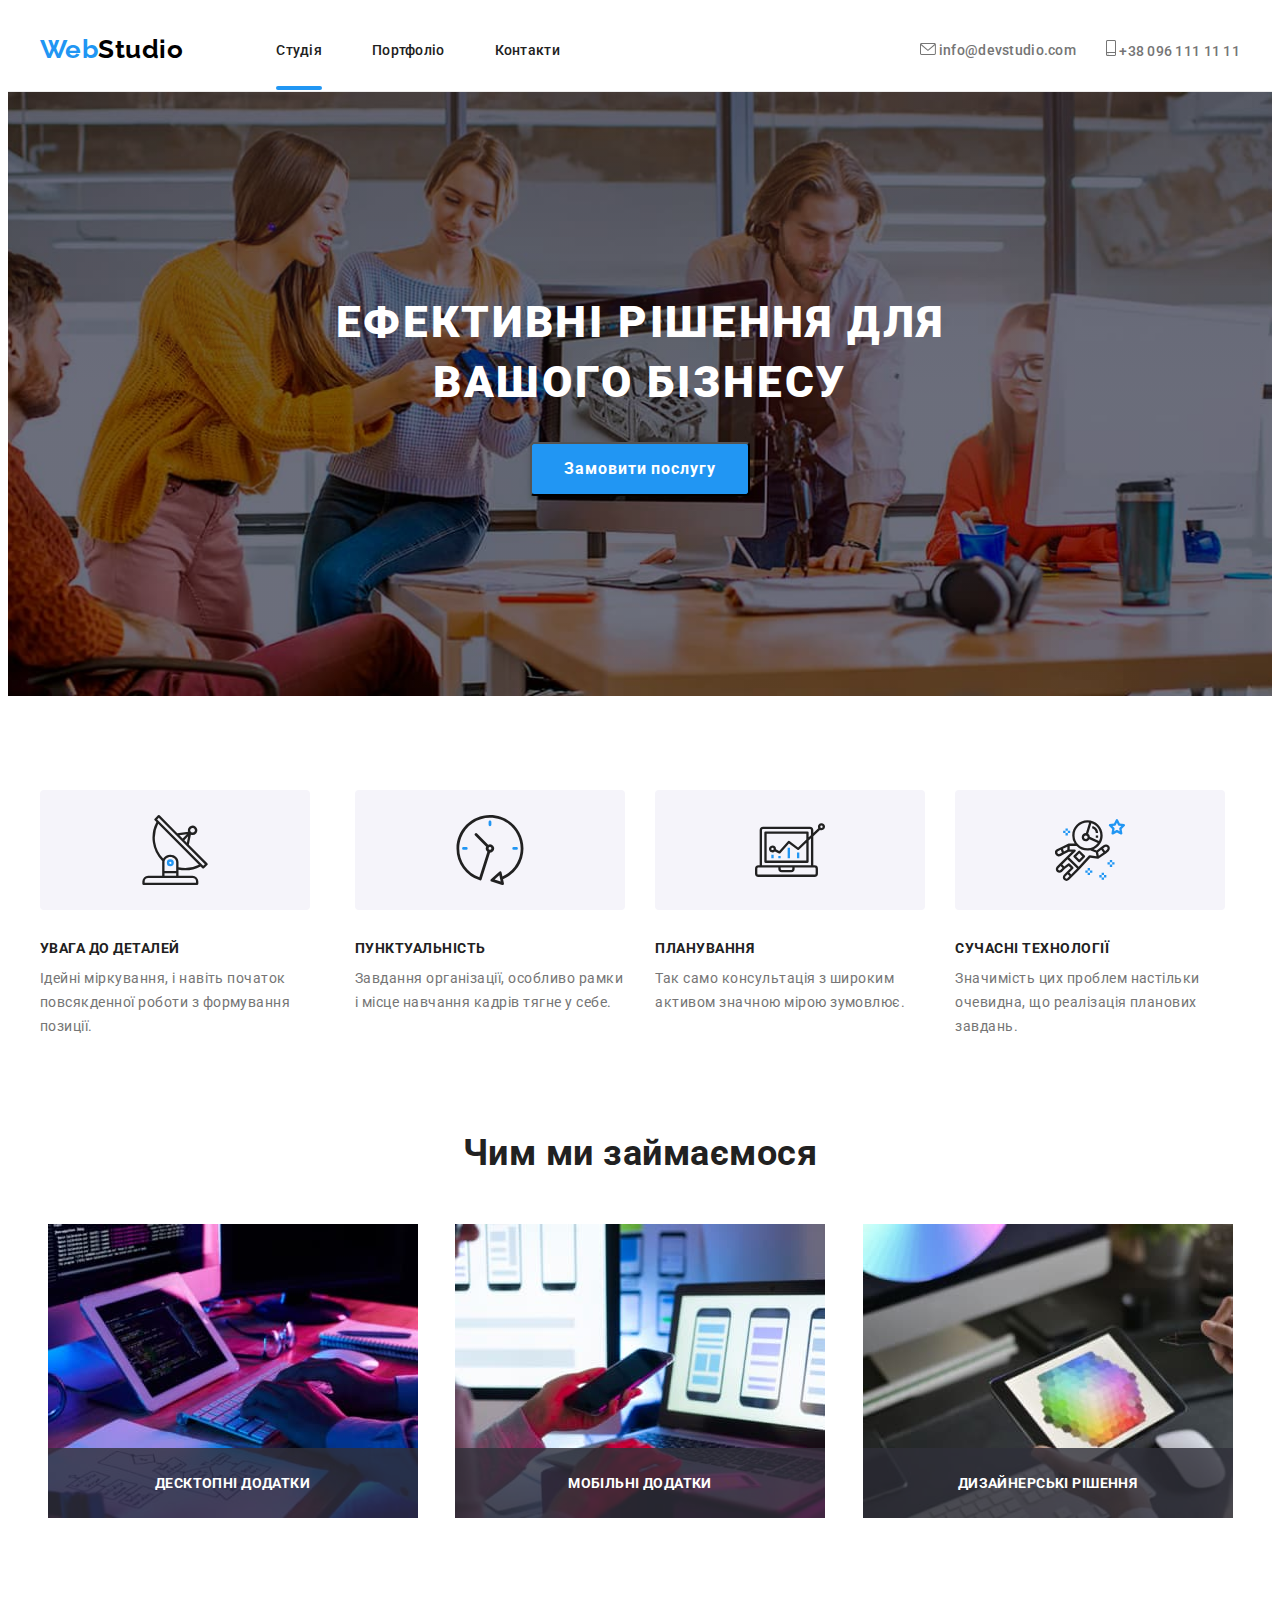
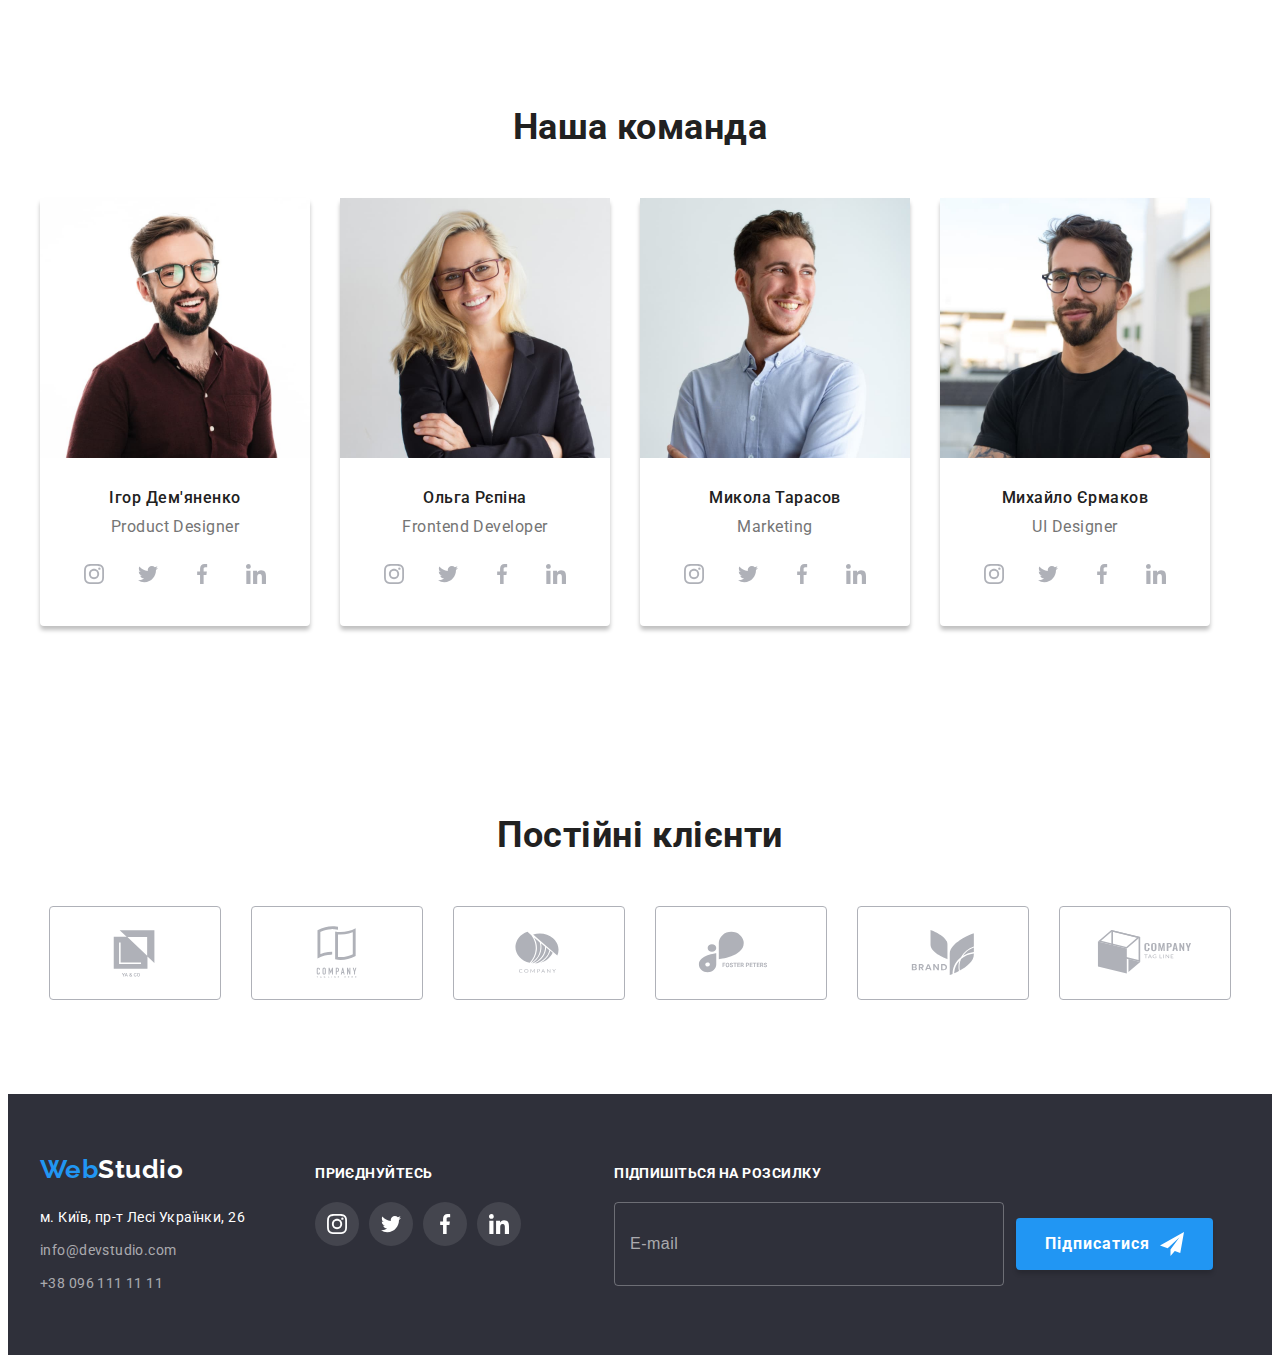
==== commit b1c02990: "adds BEM to index.html" ====
--- a/index.html
+++ b/index.html
@@ -9,6 +9,7 @@
     <link rel="preconnect" href="https://fonts.gstatic.com" crossorigin>
     <link href="https://fonts.googleapis.com/css2?family=Raleway:wght@700&family=Roboto:wght@400;500;700;900&display=swap" rel="stylesheet">
     <link rel="stylesheet" href="https://cdnjs.cloudflare.com/ajax/libs/modern-normalize/1.1.0/modern-normalize.min.css" integrity="sha512-wpPYUAdjBVSE4KJnH1VR1HeZfpl1ub8YT/NKx4PuQ5NmX2tKuGu6U/JRp5y+Y8XG2tV+wKQpNHVUX03MfMFn9Q==" crossorigin="anonymous" referrerpolicy="no-referrer" />
+    <link rel="stylesheet" href="./css/main.min.css"/>
     <link rel="stylesheet" href="./css/styles.css"/>
 </head>
 <body class="main-page">
@@ -18,21 +19,21 @@
       <nav class="nav">
         <a class="nav__logo" href="./index.html" lang="en" ><span style="color:#2196F3;">Web</span>Studio</a>
           <ul class="nav__list">
-              <li class="nav__item"><a href="./index.html" class="nav__link current">Студія</a></li>
+              <li class="nav__item"><a href="./index.html" class="nav__link nav__link--current link">Студія</a></li>
               <li class="nav__item"><a href="./portfolio.html" class="nav__link">Портфоліо</a></li>
-              <li class="nav__item"><a href="" class="nav__link">Контакти</a></li>
+              <li class="nav__item"><a href="" class="nav__link link">Контакти</a></li>
           </ul>
       </nav>
-      <ul class="contacts__list">
-      <li class="contacts__item"><a href="mailto:info@devstudio.com" class="contacts__link">
-        <svg class="contacts__icon" width="16"
+      <ul class="header__contacts list">
+      <li class="header__contacts__item"><a href="mailto:info@devstudio.com" class="header__contacts__link">
+        <svg class="header__contacts__icon" width="16"
         height="12">
         <use href="./images/icons.svg#icon-envelope"></use>
         </svg>
         info@devstudio.com</a></li>
-      <li class="contacts__item">
-          <a href="tel:+380961111111" class="contacts__link">
-            <svg class="contacts__icon" width="10"
+      <li class="header__contacts__item">
+          <a href="tel:+380961111111" class="header__contacts__link">
+            <svg class="header__contacts__icon" width="10"
               height="16">
               <use href="./images/icons.svg#icon-smartphone"></use>
               </svg>
@@ -108,7 +109,7 @@
     </div>
     </section>
     <!--Company Credo Section-->
-    <section class="section__features">
+    <section class="features">
       <div class="features__container container ">
         <ul class="features__list">
           <li  class="features__item">
@@ -158,7 +159,7 @@
 
     </section>
     <!--Work Descriptiion Section-->
-    <section class="section__work">
+    <section class="work">
     <div class="work__container container">
       <h2 class="work__title">Чим ми займаємося</h2>
       <ul class="work__list">
@@ -202,60 +203,60 @@
     </div>
     </section>
     <!--Our Team Section-->
-    <section class="section__team">
-      <div class="gallery__container container">
-        <h2 class="gallery__name">Наша команда</h2>
-       <ul class="gallery__list">
-          <li class="gallery__card"> 
+    <section class="team">
+      <div class="team__container container">
+        <h2 class="team__title">Наша команда</h2>
+       <ul class="team__list">
+          <li class="team__img"> 
             <img src="./images/productdesigner1.jpg"
             alt="productdes"
             width="270"
             height="260"
             />
-          <div class="gallery__box">
-            <h3 class="gallery__name">Ігор Дем'яненко</h3>
-            <p class="gallery__position">Product Designer</p>           
+          <div class="team__box">
+            <h3 class="team__name">Ігор Дем'яненко</h3>
+            <p class="team__position">Product Designer</p>           
           
-          <ul class="socials-list">
-            <li class="socials-items">
-              <a class="socials-link link" href="https://instagram.com"
+          <ul class="team__socials__list">
+            <li class="team__socials__items">
+              <a class="team__socials__link link" href="https://instagram.com"
               target="_blank"
               rel="noopener norefferrer"
               aria-label="Instagram icon">
-              <svg class="socials-icon" width="20"
+              <svg class="team__socials__icon" width="20"
               height="20">
               <use href="./images/icons.svg#icon-instagram"></use>
               </svg>
             </a>
             </li>
-            <li class="socials-items">
-              <a class="socials-link link" href="https://twitter.com"
+            <li class="team__socials__items">
+              <a class="team__socials__link link" href="https://twitter.com"
               target="_blank"
               rel="noopener norefferrer"
               aria-label="Twitter icon">
-              <svg class="socials-icon" width="20"
+              <svg class="team__socials__icon" width="20"
               height="20">
               <use href="./images/icons.svg#icon-twitter"></use>
               </svg>
             </a>
             </li>
-            <li class="socials-items">
-              <a class="socials-link link" href="https://facebook.com"
+            <li class="team__socials__items">
+              <a class="team__socials__link link" href="https://facebook.com"
               target="_blank"
               rel="noopener norefferrer"
               aria-label="Facebook icon">
-              <svg class="socials-icon" width="20"
+              <svg class="team__socials__icon" width="20"
               height="20">
               <use href="./images/icons.svg#icon-facebook"></use>
               </svg>
             </a>
             </li>
-            <li class="socials-items">
-              <a class="socials-link link" href="https://linkedin.com"
+            <li class="team__socials__items">
+              <a class="team__socials__link link" href="https://linkedin.com"
               target="_blank"
               rel="noopener norefferrer"
               aria-label="Linkedin icon">
-              <svg class="socials-icon" width="20"
+              <svg class="team__socials__icon" width="20"
               height="20">
               <use href="./images/icons.svg#icon-linkedin"></use>
               </svg>
@@ -264,56 +265,56 @@
           </ul>
         </div>
            </li>
-        <li class="gallery__card">
+        <li class="team__img">
           <img src="./images/frontenddev2.jpg"
           alt="frontenddev"
           width="270"
           height="260"
           />
-           <div class="gallery__box">
-            <h3 class="gallery__name">Ольга Рєпіна</h3>
-            <p class="gallery__position">Frontend Developer</p>
+           <div class="team__box">
+            <h3 class="team__name">Ольга Рєпіна</h3>
+            <p class="team__position">Frontend Developer</p>
            
-           <ul class="socials-list">
-            <li class="socials-items">
-              <a class="socials-link link" href="https://instagram.com"
+           <ul class="team__socials__list">
+            <li class="team__socials__items">
+              <a class="team__socials__link link" href="https://instagram.com"
               target="_blank"
               rel="noopener norefferrer"
               aria-label="Instagram icon">
-              <svg class="socials-icon" width="20"
+              <svg class="team__socials__icon" width="20"
               height="20">
               <use href="./images/icons.svg#icon-instagram"></use>
               </svg>
             </a>
             </li>
-            <li class="socials-items">
-              <a class="socials-link link" href="https://twitter.com"
+            <li class="team__socials__items">
+              <a class="team__socials__link link" href="https://twitter.com"
               target="_blank"
               rel="noopener norefferrer"
               aria-label="Twitter icon">
-              <svg class="socials-icon" width="20"
+              <svg class="team__socials__icon" width="20"
               height="20">
               <use href="./images/icons.svg#icon-twitter"></use>
               </svg>
             </a>
             </li>
-            <li class="socials-items">
-              <a class="socials-link link" href="https://facebook.com"
+            <li class="team__socials__items">
+              <a class="team__socials__link link" href="https://facebook.com"
               target="_blank"
               rel="noopener norefferrer"
               aria-label="Facebook icon">
-              <svg class="socials-icon" width="20"
+              <svg class="team__socials__icon" width="20"
               height="20">
               <use href="./images/icons.svg#icon-facebook"></use>
               </svg>
             </a>
             </li>
-            <li class="socials-items">
-              <a class="socials-link link" href="https://linkedin.com"
+            <li class="team__socials__items">
+              <a class="team__socials__link link" href="https://linkedin.com"
               target="_blank"
               rel="noopener norefferrer"
               aria-label="Linkedin icon">
-              <svg class="socials-icon" width="20"
+              <svg class="team__socials__icon" width="20"
               height="20">
               <use href="./images/icons.svg#icon-linkedin"></use>
               </svg>
@@ -322,56 +323,56 @@
           </ul>
         </div>
          </li>
-        <li class="gallery__card">
+        <li class="team__img">
           <img src="./images/marketing3.jpg"
           alt="marketing"
           width="270"
           height="260"
           />
-          <div class="gallery__box">
-            <h3 class="gallery__name">Микола Тарасов</h3>
-            <p class="gallery__position">Marketing</p>
+          <div class="team__box">
+            <h3 class="team__name">Микола Тарасов</h3>
+            <p class="team__position">Marketing</p>
           
-          <ul class="socials-list">
-            <li class="socials-items">
-              <a class="socials-link link" href="https://instagram.com"
+          <ul class="team__socials__list">
+            <li class="team__socials__items">
+              <a class="team__socials__link link" href="https://instagram.com"
               target="_blank"
               rel="noopener norefferrer"
               aria-label="Instagram icon">
-              <svg class="socials-icon" width="20"
+              <svg class="team__socials__icon" width="20"
               height="20">
               <use href="./images/icons.svg#icon-instagram"></use>
               </svg>
             </a>
             </li>
-            <li class="socials-items">
-              <a class="socials-link link" href="https://twitter.com"
+            <li class="team__socials__items">
+              <a class="team__socials__link link" href="https://twitter.com"
               target="_blank"
               rel="noopener norefferrer"
               aria-label="Twitter icon">
-              <svg class="socials-icon" width="20"
+              <svg class="team__socials__icon" width="20"
               height="20">
               <use href="./images/icons.svg#icon-twitter"></use>
               </svg>
             </a>
             </li>
-            <li class="socials-items">
-              <a class="socials-link link" href="https://facebook.com"
+            <li class="team__socials__items">
+              <a class="team__socials__link link" href="https://facebook.com"
               target="_blank"
               rel="noopener norefferrer"
               aria-label="Facebook icon">
-              <svg class="socials-icon" width="20"
+              <svg class="team__socials__icon" width="20"
               height="20">
               <use href="./images/icons.svg#icon-facebook"></use>
               </svg>
             </a>
             </li>
-            <li class="socials-items">
-              <a class="socials-link link" href="https://linkedin.com"
+            <li class="team__socials__items">
+              <a class="team__socials__link link" href="https://linkedin.com"
               target="_blank"
               rel="noopener norefferrer"
               aria-label="Linkedin icon">
-              <svg class="socials-icon" width="20"
+              <svg class="team__socials__icon" width="20"
               height="20">
               <use href="./images/icons.svg#icon-linkedin"></use>
               </svg>
@@ -380,57 +381,57 @@
           </ul>
         </div>
           </li>
-          <li class="gallery__card">
+          <li class="team__img">
             <img src="./images/uidesigner4.jpg"
             alt="uidesigner"
             width="270"
             height="260"
             />
           
-             <div class="gallery__box">
-             <h3 class="gallery__name">Михайло Єрмаков</h3>
-             <p class="gallery__position">UI Designer</p>
+             <div class="team__box">
+             <h3 class="team__name">Михайло Єрмаков</h3>
+             <p class="team__position">UI Designer</p>
              
-             <ul class="socials-list">
-              <li class="socials-items">
-                <a class="socials-link link" href="https://instagram.com"
+             <ul class="team__socials__list">
+              <li class="team__socials__items">
+                <a class="team__socials__link link" href="https://instagram.com"
                 target="_blank"
                 rel="noopener norefferrer"
                 aria-label="Instagram icon">
-                <svg class="socials-icon" width="20"
+                <svg class="team__socials__icon" width="20"
                 height="20">
                 <use href="./images/icons.svg#icon-instagram"></use>
                 </svg>
               </a>
               </li>
-              <li class="socials-items">
-                <a class="socials-link link" href="https://twitter.com"
+              <li class="team__socials__items">
+                <a class="team__socials__link link" href="https://twitter.com"
                 target="_blank"
                 rel="noopener norefferrer"
                 aria-label="Twitter icon">
-                <svg class="socials-icon" width="20"
+                <svg class="team__socials__icon" width="20"
                 height="20">
                 <use href="./images/icons.svg#icon-twitter"></use>
                 </svg>
               </a>
               </li>
-              <li class="socials-items">
-                <a class="socials-link link" href="https://facebook.com"
+              <li class="team__socials__items">
+                <a class="team__socials__link link" href="https://facebook.com"
                 target="_blank"
                 rel="noopener norefferrer"
                 aria-label="Facebook icon">
-                <svg class="socials-icon" width="20"
+                <svg class="team__socials__icon" width="20"
                 height="20">
                 <use href="./images/icons.svg#icon-facebook"></use>
                 </svg>
               </a>
               </li>
-              <li class="socials-items">
-                <a class="socials-link link" href="https://linkedin.com"
+              <li class="team__socials__items">
+                <a class="team__socials__link link" href="https://linkedin.com"
                 target="_blank"
                 rel="noopener norefferrer"
                 aria-label="Linkedin icon">
-                <svg class="socials-icon" width="20"
+                <svg class="team__socials__icon" width="20"
                 height="20">
                 <use href="./images/icons.svg#icon-linkedin"></use>
                 </svg>
@@ -444,53 +445,53 @@
       </div>
     </section>
     <!--Section Clients-->
-    <section class="section clients">
-      <div class="container">
-        <h2 class="title-clients">Постійні клієнти</h2>
-        <ul class="list clients-box">
-         <li class="item">
-          <a href="" class="link">
-            <svg class="icon-client" width="106"
+    <section class="clients">
+      <div class="clients__container container">
+        <h2 class="clients__title">Постійні клієнти</h2>
+        <ul class="clients__list">
+         <li class="clients__item">
+          <a href="" class="clients__link">
+            <svg class="clients__icon" width="106"
             height="60">
             <use href="./images/icons.svg#icon-Client1"></use>
             </svg> 
           </a>
          </li>
-         <li class="item">
-          <a href="" class="link">
-            <svg class="icon-client" width="106"
+         <li class="clients__item">
+          <a href="" class="clients__link">
+            <svg class="clients__icon" width="106"
             height="60">
             <use href="./images/icons.svg#icon-Client2"></use>
             </svg>
           </a>
         </li>
-        <li class="item">
-          <a href="" class="link">
-            <svg class="icon-client" width="106"
+        <li class="clients__item">
+          <a href="" class="clients__link">
+            <svg class="clients__icon" width="106"
             height="60">
             <use href="./images/icons.svg#icon-Client3"></use>
             </svg>
           </a>
         </li>
-        <li class="item">
-          <a href="" class="link">
-            <svg class="icon-client" width="106"
+        <li class="clients__item">
+          <a href="" class="clients__link">
+            <svg class="clients__icon" width="106"
             height="60">
             <use href="./images/icons.svg#icon-Client4"></use>
             </svg>
           </a>
         </li>
-        <li class="item">
-          <a href="" class="link">
-            <svg class="icon-client" width="106"
+        <li class="clients__item">
+          <a href="" class="clients__link">
+            <svg class="clients__icon" width="106"
             height="60">
             <use href="./images/icons.svg#icon-Client5"></use>
             </svg>
           </a>
         </li>
-        <li class="item">
-          <a href="" class="link">
-            <svg class="icon-client" width="106"
+        <li class="clients__item">
+          <a href="" class="clients__link">
+            <svg class="clients__icon" width="106"
             height="60">
             <use href="./images/icons.svg#icon-Client6"></use>
             </svg>
--- a/css/main.min.css
+++ b/css/main.min.css
@@ -0,0 +1 @@
+/*# sourceMappingURL=main.min.css.map */--- a/css/styles.css
+++ b/css/styles.css
@@ -36,11 +36,11 @@
 .button{
   display: inline-block;
 }
-.section__work , .section__features, .section.portfolio, section__team,.section.clients {
+.work , .features, .section.portfolio, .team,.clients {
   padding-bottom: 94px;
   
 }
-.section.portfolio, .section__features, .section__team,.section.clients {
+.section.portfolio, .features, .team, .clients {
 padding-top: 94px;
 }
 
@@ -90,19 +90,19 @@
   list-style: none;
 }
 .nav,
-.contacts__list{
+.header__contacts{
  display: flex;
  align-items: center;
  list-style: none;
 }
 
-.contacts__list{
+.header__contacts{
   margin-left: auto;
 }
 .nav__list .nav__item:not(:last-child) {
   margin-right: 50px;
 }
-.contacts__item:not(:last-child) {
+.header__contacts__item:not(:last-child) {
   margin-right: 30px;
 }
 .nav__list{
@@ -132,7 +132,7 @@
   
 }
  
-.current::after {
+.nav__link--current.link::after {
   content: '';
   position: absolute; 
   left: 0;
@@ -145,7 +145,7 @@
 }
 
 /*contacts */
-.contacts__link{
+.header__contacts__link{
   color: var(--secondary-text-color);
   font-weight: 500;
   font-size: 14px;
@@ -157,18 +157,18 @@
   padding-bottom: 32px;
   gap:10px ;
 }
-.contacts__list{
+.header__contacts{
   list-style: none;
   padding:0; 
   transition: color 250ms cubic-bezier(0.4, 0, 0.2, 1);
 }
-.contacts__link:hover,
-.contacts__link:focus 
+.header__contacts__link:hover,
+.header__contacts__link:focus 
 {
   color: var(--accent-color) ;
   
 }
-.contacts__icon{
+.header__contacts__icon{
   fill: currentColor;
 }
 
@@ -503,10 +503,7 @@
 
 
 /*Work Section*/
-.section__work{
-
-padding-top: 0;
-}
+
 .work__list{
   list-style: none;
   display: flex;
@@ -567,7 +564,11 @@
 
 /*Team Section*/
 
-.gallery__name{
+.section__team{
+  background-color: #F5F4FA;
+ 
+}
+.team__title{
   color: var(--primary-text-color);
   font-size: 36px;
   line-height: calc(42/36);
@@ -576,34 +577,30 @@
   
 }
 
-.section__team{
-  background-color: #F5F4FA;
- 
-}
-.gallery__list{
+.team__list{
   list-style: none;
   display: flex;
   text-align: center;
   padding-left: 0;
   margin: 0;
 }
-.gallery__card:not(:last-child) {
+.team__img:not(:last-child) {
 
   margin-right: 30px;
 }
-.gallery__card{
+.team__img{
   box-shadow: 0 4px 4px rgba(0, 0, 0, 0.25);
   border-radius: 4px;
   border: none;
   background-color: var(--contacts-text-color);
 }
 
-.gallery__box{
+.team__box{
   padding-top: 30px;
   padding-bottom: 30px;
   }
   
-.gallery__name{
+.team__name{
   color: var(--primary-text-color);
   font-weight: 500;
   font-size: 16px;
@@ -612,24 +609,22 @@
 
 }
 
-.gallery__position{
+.team__position{
   color: var(--secondary-text-color);
   font-size: 16px;
   line-height: calc(19/16);
   text-align: center;
   margin-top:10px ;
 }
-.img{
-  padding-bottom: 30px;
-}
-.socials-list{
+
+.team__socials__list{
   display: flex;
   justify-content: center;
   align-items: center;
   gap:10px;
   margin-top: 16px;
 }
-.socials-link{
+.team__socials__link{
   display: flex;
   justify-content: center;
   align-items: center;
@@ -641,20 +636,20 @@
   transition: background-color 250ms cubic-bezier(0.4, 0, 0.2, 1) ,color 250ms cubic-bezier(0.4, 0, 0.2, 1);
 }
 
-.socials-link:hover,
-.socials-link:focus {
+.team__socials__link:hover,
+.team__socials__link:focus {
   background-color: var(--accent-color);
   color: var(--contacts-text-color) ;
 
 }
-.socials-icon{
+.team__socials__icon{
   fill:currentColor;
 }
 
 
 /*Section Clients*/
 
-.title-clients{
+.clients__title{
   color: var(--primary-text-color); 
   font-size: 36px;
   line-height: calc(42/36);
@@ -662,18 +657,18 @@
   margin-bottom: 50px;
 }
 
-.clients-box {
+.clients__list {
   display: flex;
   justify-content: center;
 }
 
 
-.clients-box > .item:not(:last-child) {
+.clients__list > .clients__item:not(:last-child) {
   margin-right: 30px;
 }
 
 
-.clients-box .link {
+.clients__list .clients__link {
   display: flex;
   align-items: center;
   justify-content: center;
@@ -686,8 +681,8 @@
 }
 
 
-.clients-box .link:hover,
-.clients-box .link:focus {
+.clients__list .clients__link:hover,
+.clients__list .clients__link:focus {
   fill: var(--accent-color);
   border-color: var(--accent-color);
 }
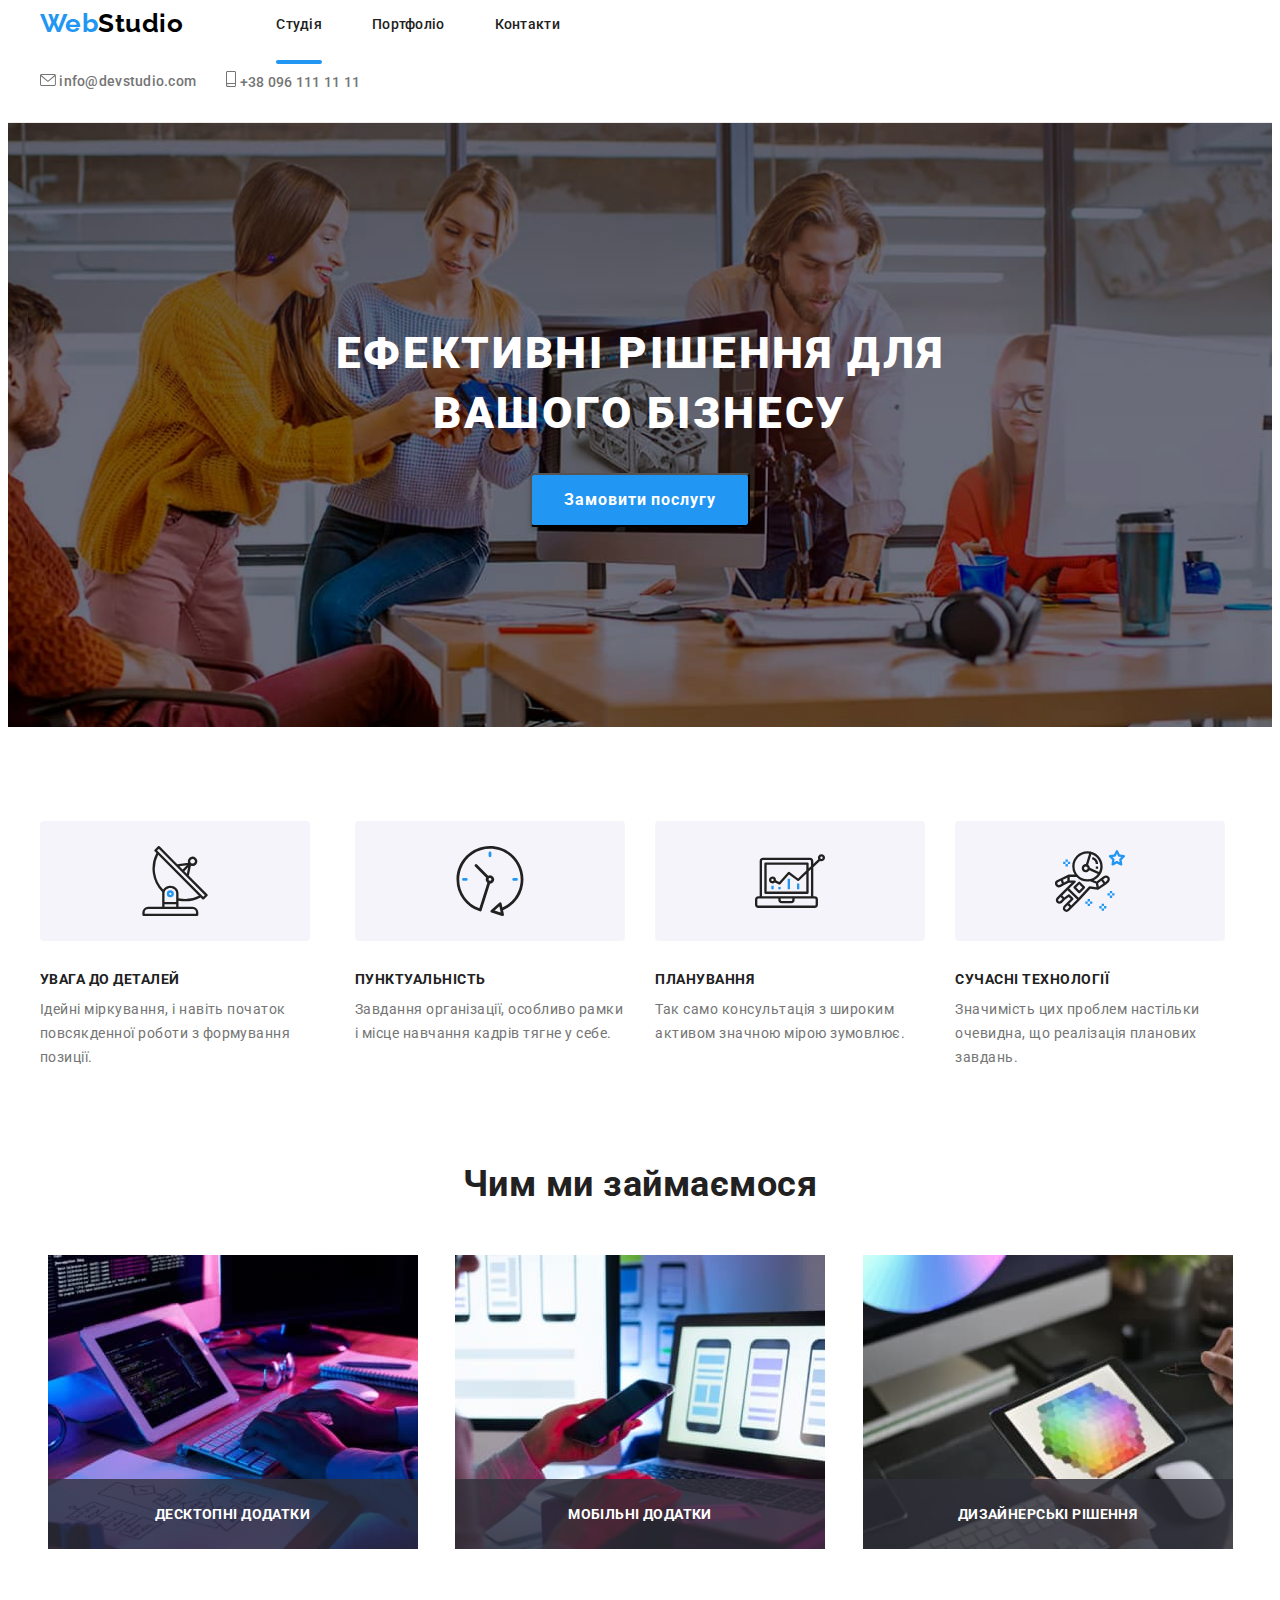
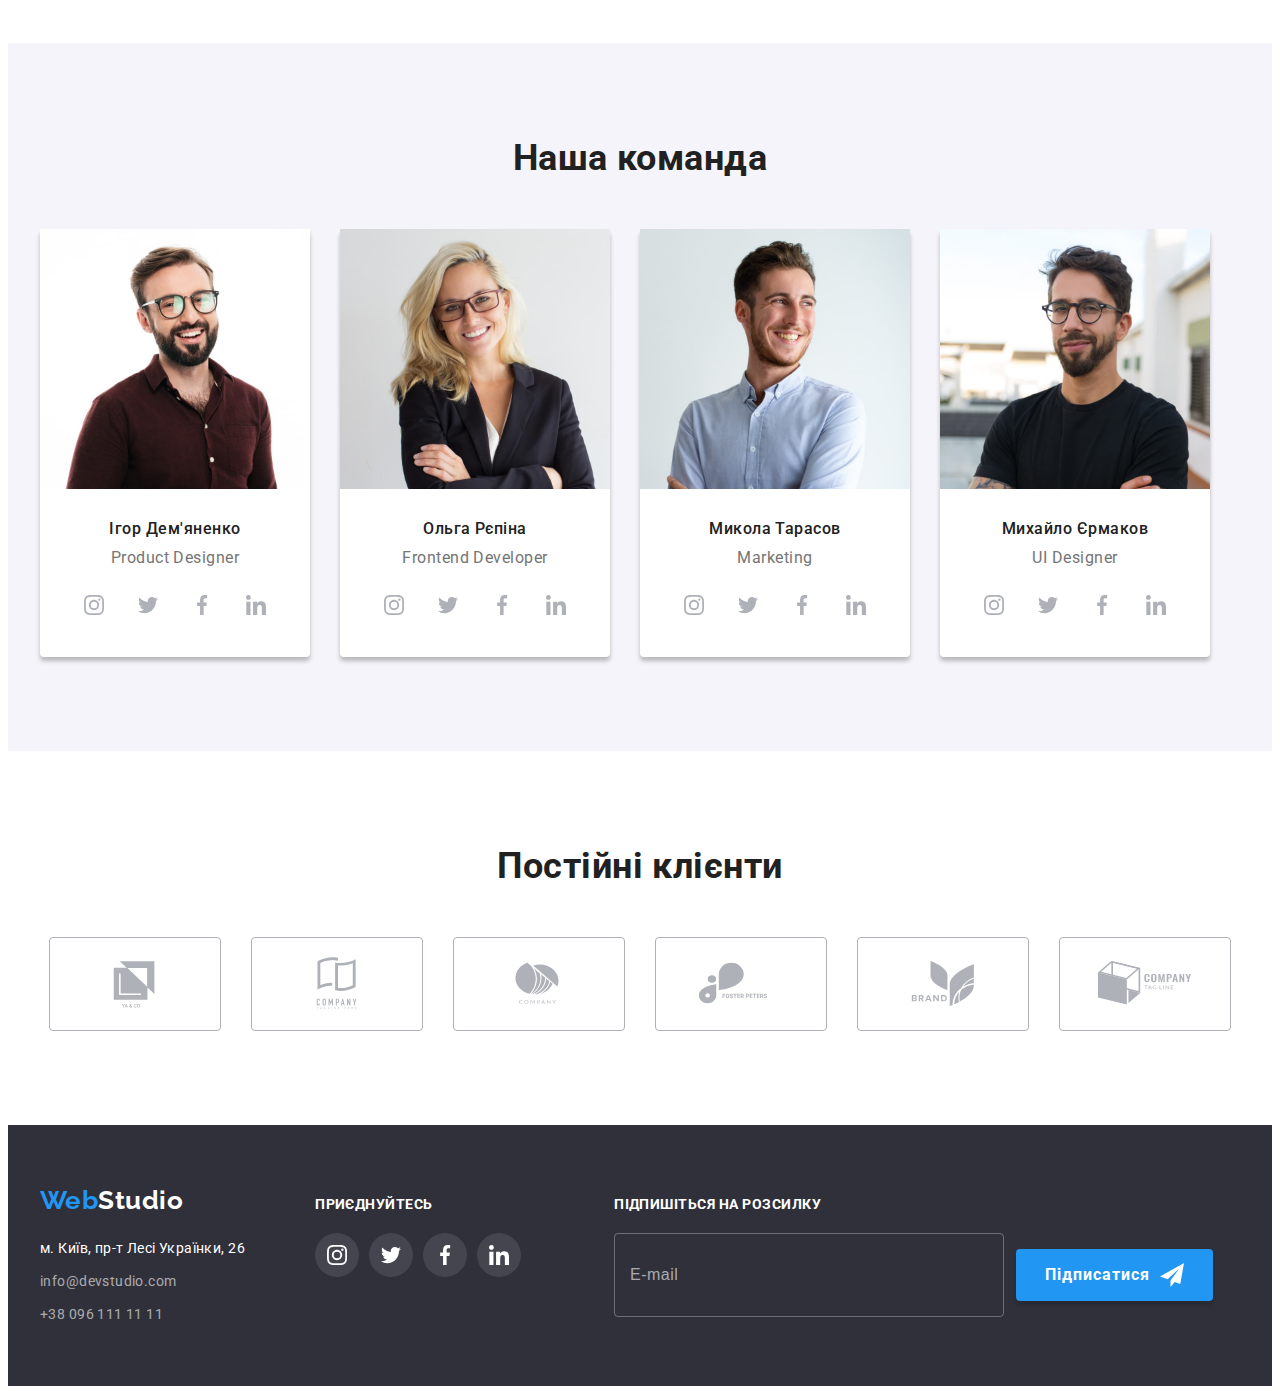
==== commit b3e770a1: "mistakes corrections" ====
--- a/index.html
+++ b/index.html
@@ -109,7 +109,7 @@
     </div>
     </section>
     <!--Company Credo Section-->
-    <section class="features">
+    <section class="section features">
       <div class="features__container container ">
         <ul class="features__list">
           <li  class="features__item">
@@ -159,7 +159,7 @@
 
     </section>
     <!--Work Descriptiion Section-->
-    <section class="work">
+    <section class="section work">
     <div class="work__container container">
       <h2 class="work__title">Чим ми займаємося</h2>
       <ul class="work__list">
@@ -203,7 +203,7 @@
     </div>
     </section>
     <!--Our Team Section-->
-    <section class="team">
+    <section class="section team">
       <div class="team__container container">
         <h2 class="team__title">Наша команда</h2>
        <ul class="team__list">
@@ -445,7 +445,7 @@
       </div>
     </section>
     <!--Section Clients-->
-    <section class="clients">
+    <section class="section clients">
       <div class="clients__container container">
         <h2 class="clients__title">Постійні клієнти</h2>
         <ul class="clients__list">
--- a/css/main.min.css
+++ b/css/main.min.css
@@ -1 +1 @@
-/*# sourceMappingURL=main.min.css.map */+body{color:var(--secondary-text-color);font-family:"Roboto",sans-serif;letter-spacing:.03em}.visually-hidden{position:absolute;white-space:nowrap;width:1px;height:1px;overflow:hidden;border:0;padding:0;clip:rect(0 0 0 0);-webkit-clip-path:inset(50%);clip-path:inset(50%);margin:-1px}:root{--primary-text-color: #212121;--secondary-text-color:#757575;--contacts-text-color: #FFFFFF;--secondary-contacts-color: rgba(255, 255, 255, 0.6);--primary-background-color: #F5F5F5;--accent-color: #2196F3;--secondary-background-color:#2F303A;--secondary-accent-color: #000000;--accent-color-bkground: #F5F4FA;--anim-fast: 300ms ease-in-out;--anim-slow: 800ms ease}h1,h2,h3,h4,h5,h6,p{margin:0}.link a{text-decoration:none;color:currentColor}.list,ul{margin:0;padding:0;list-style:none}img{display:block}.button{display:inline-block}.section{padding-bottom:94px;padding-top:94px}.header{border-bottom:1px solid #ececec}.nav,.header__contacts{display:-webkit-box;display:-ms-flexbox;display:flex;-webkit-box-align:center;-ms-flex-align:center;align-items:center;list-style:none}.container{margin-left:auto;margin-right:auto;max-width:1200px;padding-left:15px;padding-right:15px}.header__container,.footer>.container{padding-top:0;padding-bottom:0}.nav__logo{color:var(--secondary-accent-color);font-family:"Raleway",sans-serif;font-weight:700;font-size:26px;line-height:1.1923076923;text-decoration:none;border-radius:4px}.nav__list{list-style:none;display:-webkit-box;display:-ms-flexbox;display:flex;margin-left:93px}.nav__item:not(:last-child){margin-right:50px}.nav__link{color:var(--primary-text-color);font-weight:500;font-size:14px;line-height:1.1428571429;letter-spacing:.02em;text-decoration:none;padding-top:30px;padding-bottom:30px;position:relative;-webkit-transition:color 250ms cubic-bezier(0.4, 0, 0.2, 1);transition:color 250ms cubic-bezier(0.4, 0, 0.2, 1)}.nav__link:hover,.nav__link:focus{color:var(--accent-color)}.nav__link--current.link::after{content:"";position:absolute;left:0;bottom:-2px;width:100%;height:4px;background-color:var(--accent-color);border-radius:2px;display:block}.header__contacts{list-style:none;padding:0;-webkit-transition:color 250ms cubic-bezier(0.4, 0, 0.2, 1);transition:color 250ms cubic-bezier(0.4, 0, 0.2, 1);margin-left:auto}.header__contacts__item{margin-right:30px}.header__contacts__link{color:var(--secondary-text-color);font-weight:500;font-size:14px;line-height:1.1428571429;letter-spacing:.02em;text-decoration:none;display:block;padding-top:32px;padding-bottom:32px;gap:10px}.header__contacts__link:hover,.header__contacts__link:focus{color:var(--accent-color)}.header__contacts__icon{fill:currentColor}.hero{background-color:var(--secondary-background-color);text-align:center;padding-bottom:200px;padding-top:200px;max-width:1600px;margin:0 auto;background-image:-webkit-gradient(linear, left bottom, left top, from(rgba(0, 0, 0, 0.2)), color-stop(rgba(0, 0, 0, 0.2)), to(rgba(47, 48, 58, 0.4))),url(../images/header.img.jpg);background-image:linear-gradient(0deg, rgba(0, 0, 0, 0.2), rgba(0, 0, 0, 0.2), rgba(47, 48, 58, 0.4)),url(../images/header.img.jpg);background-repeat:no-repeat;background-position:center;background-size:cover}.hero__title{color:var(--contacts-text-color);font-weight:900;font-size:44px;line-height:1.3636363636;letter-spacing:.06em;text-transform:uppercase;margin-bottom:30px}.hero__button{background-color:var(--accent-color);color:var(--contacts-text-color);font-family:inherit;font-weight:700;font-size:16px;line-height:1.875;cursor:pointer;letter-spacing:.06em;border-radius:4px;padding:10px 32px;-webkit-box-shadow:0px 4px 4px rgba(0,0,0,.15);box-shadow:0px 4px 4px rgba(0,0,0,.15);-webkit-transition:background-color 250ms cubic-bezier(0.4, 0, 0.2, 1);transition:background-color 250ms cubic-bezier(0.4, 0, 0.2, 1)}.hero__button:hover,.hero__button:focus{color:var(--contacts-text-color);background-color:#188ce8}.hero__button:active{color:#188ce8}.backdrop{position:fixed;top:0;left:0;z-index:100;width:100%;height:100%;background-color:rgba(0,0,0,.2);-webkit-backdrop-filter:blur(1px);backdrop-filter:blur(1px);-webkit-transition:opacity 150ms linear,visibility 150ms linear;transition:opacity 150ms linear,visibility 150ms linear}.backdrop.is-hidden{opacity:0;visibility:hidden;pointer-events:none}.modal{position:absolute;top:50%;left:50%;-webkit-transform:translateX(-50%) translateY(-50%);transform:translateX(-50%) translateY(-50%);border-radius:4px;-webkit-box-shadow:0px 1px 3px rgba(0,0,0,.12),0px 1px 1px rgba(0,0,0,.14),0px 2px 1px rgba(0,0,0,.2);box-shadow:0px 1px 3px rgba(0,0,0,.12),0px 1px 1px rgba(0,0,0,.14),0px 2px 1px rgba(0,0,0,.2);min-height:581px;min-width:528px;background-color:var(--contacts-text-color);padding:40px;-webkit-animation-name:swirl-in-fwd .8s ease-out both;animation-name:swirl-in-fwd .8s ease-out both}@-webkit-keyframes swirl-in-fwd{0%{-webkit-transform:translate(-50%, -50%) rotate(-540deg) scale(0);transform:translate(-50%, -50%) rotate(-540deg) scale(0);opacity:0}100%{-webkit-transform:translate(-50%, -50%) rotate(0) scale(1);transform:translate(-50%, -50%) rotate(0) scale(1);opacity:1}}@keyframes swirl-in-fwd{0%{-webkit-transform:translate(-50%, -50%) rotate(-540deg) scale(0);transform:translate(-50%, -50%) rotate(-540deg) scale(0);opacity:0}100%{-webkit-transform:translate(-50%, -50%) rotate(0) scale(1);transform:translate(-50%, -50%) rotate(0) scale(1);opacity:1}}.close{position:absolute;top:8px;right:8px;display:-webkit-inline-box;display:-ms-inline-flexbox;display:inline-flex;-webkit-box-align:center;-ms-flex-align:center;align-items:center;-webkit-box-pack:center;-ms-flex-pack:center;justify-content:center;padding:0;border:1px solid rgba(0,0,0,.1);border-radius:50%;width:30px;height:30px;background-color:rgba(0,0,0,0);cursor:pointer}.close:focus,.close:hover{fill:var(--accent-color)}.close>.icon{display:block}.modal-label{display:block;text-align:center;margin-bottom:12px;font-weight:700;font-size:20px;line-height:1.15;color:var(--primary-text-color)}.modal-form-label{display:-webkit-box;display:-ms-flexbox;display:flex;-webkit-box-pack:left;-ms-flex-pack:left;justify-content:left;font-size:12px;font-weight:400;margin-bottom:5px}.modal-form-wrapper{position:relative;margin-bottom:10px}.modal-form-field{width:100%;height:40px;padding-left:40px;padding-right:40px;border:1px solid rgba(33,33,33,.2);border-radius:6px;outline:1px solid rgba(0,0,0,0);outline-offset:-1px;-webkit-transition:outline-color 250ms cubic-bezier(0.4, 0, 0.2, 1);transition:outline-color 250ms cubic-bezier(0.4, 0, 0.2, 1)}.modal-form-message{display:block;width:100%;height:140px;resize:none;padding:12px 16px;font-size:14px;border-radius:6px;border:1px solid rgba(33,33,33,.2);outline:1px solid rgba(0,0,0,0);outline-offset:-1px;-webkit-transition:outline-color 250ms cubic-bezier(0.4, 0, 0.2, 1);transition:outline-color 250ms cubic-bezier(0.4, 0, 0.2, 1)}.modal-form-message:focus{outline-color:var(--accent-color)}.modal-form-field:focus+.field-icon{fill:var(--accent-color);-webkit-transition:fill 250ms cubic-bezier(0.4, 0, 0.2, 1);transition:fill 250ms cubic-bezier(0.4, 0, 0.2, 1)}.modal-form-field:focus{outline-color:var(--accent-color);-webkit-transition:outline-color 250ms cubic-bezier(0.4, 0, 0.2, 1);transition:outline-color 250ms cubic-bezier(0.4, 0, 0.2, 1)}.field-icon{position:absolute;top:50%;left:12px;-webkit-transform:translateY(-50%);transform:translateY(-50%)}.modal-form-wrapper textarea::-webkit-input-placeholder{color:rgba(117,117,117,.5);font-family:"Roboto",sans-serif;font-size:12px;line-height:14.06px}.modal-form-wrapper textarea::-moz-placeholder{color:rgba(117,117,117,.5);font-family:"Roboto",sans-serif;font-size:12px;line-height:14.06px}.modal-form-wrapper textarea:-ms-input-placeholder{color:rgba(117,117,117,.5);font-family:"Roboto",sans-serif;font-size:12px;line-height:14.06px}.modal-form-wrapper textarea::-ms-input-placeholder{color:rgba(117,117,117,.5);font-family:"Roboto",sans-serif;font-size:12px;line-height:14.06px}.modal-form-wrapper textarea::placeholder{color:rgba(117,117,117,.5);font-family:"Roboto",sans-serif;font-size:12px;line-height:14.06px}.modal-form-checkbox{-webkit-appearance:none;-moz-appearance:none;appearance:none;width:18px;height:18px;outline:2px solid rgba(0,0,0,0);outline-offset:-2px;border:2px solid #9da4bd;border-radius:2px;background-position:center;background-repeat:no-repeat;background-size:0}.modal-form-checkbox:checked{outline-color:var(--accent-color);background-color:var(--accent-color);background-size:16px 15px;background-image:url("data:image/svg+xml,%3Csvg width='13' height='10' viewBox='0 0 13 10' fill='none' xmlns='http://www.w3.org/2000/svg'%3E%3Cpath d='M1.95703 4.75166L1.88825 4.68604L1.81923 4.75141L0.93123 5.59258L0.854858 5.66492L0.930974 5.73753L4.42671 9.07236L4.49574 9.1382L4.56476 9.07236L12.069 1.91352L12.1449 1.84116L12.069 1.76881L11.1873 0.927644L11.1183 0.861826L11.0493 0.927611L4.49577 7.17353L1.95703 4.75166Z' fill='white' stroke='white' stroke-width='0.2'/%3E%3C/svg%3E");-webkit-transition:background-color 250ms cubic-bezier(0.4, 0, 0.2, 1);transition:background-color 250ms cubic-bezier(0.4, 0, 0.2, 1)}.agreement-link{color:var(--accent-color)}.modal-form-agreement{margin-top:20px;margin-bottom:30px;display:-webkit-box;display:-ms-flexbox;display:flex;-webkit-box-pack:center;-ms-flex-pack:center;justify-content:center;-webkit-box-align:center;-ms-flex-align:center;align-items:center;gap:7px}.agreement-field{position:relative;font-size:14px;line-height:24px}.submit-button{background-color:var(--accent-color);color:#fff;font-family:inherit;font-weight:700;font-size:16px;line-height:1.875;cursor:pointer;letter-spacing:.06em;border-radius:4px;padding:10px 52px;border:1px solid rgba(0,0,0,0);-webkit-box-shadow:0px 4px 4px rgba(0,0,0,.15);box-shadow:0px 4px 4px rgba(0,0,0,.15);-webkit-transition:background-color 250ms cubic-bezier(0.4, 0, 0.2, 1);transition:background-color 250ms cubic-bezier(0.4, 0, 0.2, 1);display:inline-block}.submit-button:hover,.submit-button:focus{background-color:#188ce8}.features__list{list-style:none;display:-webkit-box;display:-ms-flexbox;display:flex;margin:0;padding:0}.features__title{color:var(--primary-text-color);font-size:14px;line-height:1.1428571429;margin-bottom:10px}.features__description{color:var(--secondary-text-color);font-size:14px;line-height:1.7142857143}.features__item:not(:last-child){margin-right:30px}.features__card{display:block;content:"";width:270px;height:120px;margin-bottom:30px;background-size:contain;background-color:#f5f4fa;border-radius:4px;display:-webkit-box;display:-ms-flexbox;display:flex;-webkit-box-pack:center;-ms-flex-pack:center;justify-content:center;-webkit-box-align:center;-ms-flex-align:center;align-items:center}.work{padding-top:0}.work__list{list-style:none;display:-webkit-box;display:-ms-flexbox;display:flex;-webkit-box-pack:space-evenly;-ms-flex-pack:space-evenly;justify-content:space-evenly;padding:0;margin:0}@media screen and (min-width: 768px){.work__list{display:-webkit-box;display:-ms-flexbox;display:flex;-ms-flex-wrap:wrap;flex-wrap:wrap}}.work__title{color:var(--primary-text-color);font-size:36px;line-height:1.1666666667;text-align:center;margin-bottom:50px}.work__item{padding-top:0}.work__item:not(:last-child){margin-right:30px}.work__thumb{position:relative}.work__thumb::before{display:inline-block;position:absolute;content:"";width:370px;height:70px;background-color:rgba(47,48,58,.8);bottom:0;right:0}.work__text{position:absolute;bottom:0;left:0;right:0;margin:0;padding-top:27px;padding-bottom:27px;font-weight:700;font-size:14px;line-height:1.1428571429;text-align:center;letter-spacing:.03em;text-transform:uppercase;color:var(--contacts-text-color)}.team{background-color:var(--accent-color-bkground)}.team__title{color:var(--primary-text-color);font-size:36px;line-height:1.1666666667;text-align:center;margin-bottom:50px}.team__list{list-style:none;display:-webkit-box;display:-ms-flexbox;display:flex;text-align:center;padding-left:0;margin:0}.team__img{-webkit-box-shadow:0 4px 4px rgba(0,0,0,.25);box-shadow:0 4px 4px rgba(0,0,0,.25);border-radius:4px;border:none;background-color:var(--contacts-text-color)}.team__img:not(:last-child){margin-right:30px}.team__box{padding-top:30px;padding-bottom:30px}.team__name{color:var(--primary-text-color);font-weight:500;font-size:16px;line-height:1.1875;margin-bottom:10px}.team__position{color:var(--secondary-text-color);font-size:16px;line-height:1.1875;text-align:center;margin-top:10px}.team__socials__list{display:-webkit-box;display:-ms-flexbox;display:flex;-webkit-box-pack:center;-ms-flex-pack:center;justify-content:center;-webkit-box-align:center;-ms-flex-align:center;align-items:center;gap:10px;margin-top:16px}.team__socials__link{display:-webkit-box;display:-ms-flexbox;display:flex;-webkit-box-pack:center;-ms-flex-pack:center;justify-content:center;-webkit-box-align:center;-ms-flex-align:center;align-items:center;width:44px;height:44px;border-radius:50%;background-color:var(--contacts-text-color);color:#afb1b8;-webkit-transition:background-color 250ms cubic-bezier(0.4, 0, 0.2, 1),color 250ms cubic-bezier(0.4, 0, 0.2, 1);transition:background-color 250ms cubic-bezier(0.4, 0, 0.2, 1),color 250ms cubic-bezier(0.4, 0, 0.2, 1)}.team__socials__link:hover,.team__socials__link:focus{background-color:var(--accent-color);color:var(--contacts-text-color)}.team__socials__icon{fill:currentColor}.clients__title{color:var(--primary-text-color);font-size:36px;line-height:1.1666666667;text-align:center;margin-bottom:50px}.clients__list{display:-webkit-box;display:-ms-flexbox;display:flex;-webkit-box-pack:center;-ms-flex-pack:center;justify-content:center}.clients__item:not(:last-child){margin-right:30px}.clients__link{display:-webkit-box;display:-ms-flexbox;display:flex;-webkit-box-align:center;-ms-flex-align:center;align-items:center;-webkit-box-pack:center;-ms-flex-pack:center;justify-content:center;width:170px;height:92px;fill:#afb1b8;border:1px solid #afb1b8;border-radius:4px;-webkit-transition:border-color 250ms cubic-bezier(0.4, 0, 0.2, 1),fill 250ms cubic-bezier(0.4, 0, 0.2, 1);transition:border-color 250ms cubic-bezier(0.4, 0, 0.2, 1),fill 250ms cubic-bezier(0.4, 0, 0.2, 1)}.clients__link:hover,.clients__link:focus{fill:var(--accent-color);border-color:var(--accent-color)}.clients__title{color:var(--primary-text-color);font-size:36px;line-height:1.1666666667;text-align:center;margin-bottom:50px}.clients__list{display:-webkit-box;display:-ms-flexbox;display:flex;-webkit-box-pack:center;-ms-flex-pack:center;justify-content:center}.clients__item:not(:last-child){margin-right:30px}.clients__link{display:-webkit-box;display:-ms-flexbox;display:flex;-webkit-box-align:center;-ms-flex-align:center;align-items:center;-webkit-box-pack:center;-ms-flex-pack:center;justify-content:center;width:170px;height:92px;fill:#afb1b8;border:1px solid #afb1b8;border-radius:4px;-webkit-transition:border-color 250ms cubic-bezier(0.4, 0, 0.2, 1),fill 250ms cubic-bezier(0.4, 0, 0.2, 1);transition:border-color 250ms cubic-bezier(0.4, 0, 0.2, 1),fill 250ms cubic-bezier(0.4, 0, 0.2, 1)}.clients__link:hover,.clients__link:focus{fill:var(--accent-color);border-color:var(--accent-color)}.footer{background-color:var(--secondary-background-color);padding-top:60px;padding-bottom:60px}.footer-flex-element:not(:last-child){margin-right:94px}.google-link .link{color:var(--contacts-text-color);font-size:14px;line-height:1.7142857143;text-decoration:none}.footer-list{list-style:none;font-style:normal;font-size:14px;line-height:1.7142857143;letter-spacing:.03em;padding-left:0}.footer-list :not(:last-child){display:block;margin-top:0;margin-bottom:9px}.footer-list .footer-contact .link{color:var(--secondary-contacts-color);text-decoration:none}.logo-footer{color:var(--contacts-text-color);font-family:"Raleway",sans-serif;font-weight:700;font-size:26px;line-height:1.1923076923;text-decoration:none;padding-bottom:20px;display:block}.footer-flex{display:-webkit-box;display:-ms-flexbox;display:flex;-webkit-box-align:baseline;-ms-flex-align:baseline;align-items:baseline}.footer-offer{margin-bottom:20px;font-weight:700;font-size:14px;line-height:1.14;text-transform:uppercase;color:var(--contacts-text-color)}.offer{margin-left:70px}.footer-soclink{display:-webkit-box;display:-ms-flexbox;display:flex}.footer-soclink .footer-items:not(:last-child){margin-right:10px}.footer-link{display:-webkit-box;display:-ms-flexbox;display:flex;-webkit-box-pack:center;-ms-flex-pack:center;justify-content:center;-webkit-box-align:center;-ms-flex-align:center;align-items:center;width:44px;height:44px;border-radius:50%;background-color:rgba(255,255,255,.1);fill:var(--contacts-text-color);-webkit-transition:background-color 250ms cubic-bezier(0.4, 0, 0.2, 1);transition:background-color 250ms cubic-bezier(0.4, 0, 0.2, 1)}.footer-link:hover,.footer-link:focus{background-color:var(--accent-color)}.footer-subscribtion-container{margin-left:93px}.subscription-title{margin-bottom:20px;font-weight:700;font-size:14px;line-height:1.14;text-transform:uppercase;color:var(--contacts-text-color)}.footer-email-input{width:358px;height:50px;padding:16px 15px;font-style:normal;font-size:16px;line-height:1.25;letter-spacing:.03em;display:-webkit-box;display:-ms-flexbox;display:flex;-webkit-box-align:center;-ms-flex-align:center;align-items:center;color:var(--contacts-text-color);border:1px solid rgba(255,255,255,.3);border-radius:4px;background-color:rgba(0,0,0,0)}.footer-email-input::-webkit-input-placeholder{color:rgba(255,255,255,.6)}.footer-email-input::-moz-placeholder{color:rgba(255,255,255,.6)}.footer-email-input:-ms-input-placeholder{color:rgba(255,255,255,.6)}.footer-email-input::-ms-input-placeholder{color:rgba(255,255,255,.6)}.footer-email-input::placeholder{color:rgba(255,255,255,.6)}.button-send-submit{display:-webkit-box;display:-ms-flexbox;display:flex;-webkit-box-align:center;-ms-flex-align:center;align-items:center;margin-left:12px;background-color:var(--accent-color);color:var(--contacts-text-color);font-family:inherit;font-weight:700;font-size:16px;line-height:1.875;cursor:pointer;letter-spacing:.06em;border-radius:4px;border:1px solid rgba(0,0,0,0);padding:10px 28px;-webkit-box-shadow:0px 4px 4px rgba(0,0,0,.15);box-shadow:0px 4px 4px rgba(0,0,0,.15);-webkit-transition:background-color 250ms cubic-bezier(0.4, 0, 0.2, 1);transition:background-color 250ms cubic-bezier(0.4, 0, 0.2, 1)}.button-send-submit:hover,.button-send-submit:focus{color:var(--contacts-text-color);background-color:#188ce8}.button-send-submit:active{color:#188ce8}.icon-send{margin-left:10px;fill:var(--contacts-text-color)}.email-input{display:-webkit-box;display:-ms-flexbox;display:flex;-webkit-box-align:baseline;-ms-flex-align:baseline;align-items:baseline}.filter-list{list-style:none;display:-webkit-box;display:-ms-flexbox;display:flex;margin-bottom:50px;margin-top:0;padding-left:0;-webkit-box-pack:center;-ms-flex-pack:center;justify-content:center}.filter-list :not(:last-child){margin-right:8px}.filter-list .button:hover,.filter-list .button:focus{background-color:var(--accent-color);color:var(--contacts-text-color);-webkit-box-shadow:0px 3px 1px rgba(0,0,0,.1),0px 1px 2px rgba(0,0,0,.08),0px 2px 2px rgba(0,0,0,.12);box-shadow:0px 3px 1px rgba(0,0,0,.1),0px 1px 2px rgba(0,0,0,.08),0px 2px 2px rgba(0,0,0,.12);border-radius:4px}.filter-list .button{font-family:inherit;font-weight:500;font-size:16px;line-height:1.625;cursor:pointer;background-color:#f5f4fa;color:var(--primary-text-color);border-radius:4px;border:1px solid rgba(0,0,0,0);text-align:center;display:inline-block;min-width:73px;padding:7px 23px;-webkit-transition:background-color 250ms cubic-bezier(0.4, 0, 0.2, 1),color 250ms cubic-bezier(0.4, 0, 0.2, 1),-webkit-box-shadow 250ms cubic-bezier(0.4, 0, 0.2, 1);transition:background-color 250ms cubic-bezier(0.4, 0, 0.2, 1),color 250ms cubic-bezier(0.4, 0, 0.2, 1),-webkit-box-shadow 250ms cubic-bezier(0.4, 0, 0.2, 1);transition:background-color 250ms cubic-bezier(0.4, 0, 0.2, 1),color 250ms cubic-bezier(0.4, 0, 0.2, 1),box-shadow 250ms cubic-bezier(0.4, 0, 0.2, 1);transition:background-color 250ms cubic-bezier(0.4, 0, 0.2, 1),color 250ms cubic-bezier(0.4, 0, 0.2, 1),box-shadow 250ms cubic-bezier(0.4, 0, 0.2, 1),-webkit-box-shadow 250ms cubic-bezier(0.4, 0, 0.2, 1)}.portfolio-list{display:-webkit-box;display:-ms-flexbox;display:flex;-ms-flex-wrap:wrap;flex-wrap:wrap;list-style:none;margin:0;padding-left:0;gap:30px}.list-project-link{text-decoration:none}.gallery-description{color:var(--secondary-text-color);font-size:16px;line-height:1.875;letter-spacing:.03em;margin-top:4px}.portfolio-gallery{color:var(--primary-text-color);font-size:18px;line-height:2;letter-spacing:.06em}.project-title{max-width:370px;border-radius:4px;border:1px solid #eee;padding:20px 24px}.project{max-width:370px;-webkit-transition:-webkit-box-shadow 250ms cubic-bezier(0.4, 0, 0.2, 1);transition:-webkit-box-shadow 250ms cubic-bezier(0.4, 0, 0.2, 1);transition:box-shadow 250ms cubic-bezier(0.4, 0, 0.2, 1);transition:box-shadow 250ms cubic-bezier(0.4, 0, 0.2, 1), -webkit-box-shadow 250ms cubic-bezier(0.4, 0, 0.2, 1)}.project:hover,.project:focus{-webkit-box-shadow:0px 4px 4px rgba(0,0,0,.25);box-shadow:0px 4px 4px rgba(0,0,0,.25)}.project .item:nth-last-child(-n+3){margin-bottom:30px}.project .item:nth-child(3n){margin-right:30px}.project-thumb{position:relative;overflow:hidden}.thumb-info{position:absolute;top:0;left:0;width:100%;height:100%;padding:63px 24px;background-color:rgba(33,150,243,.9);-webkit-transform:translateY(100%);transform:translateY(100%);-webkit-transition:-webkit-transform 250ms cubic-bezier(0.4, 0, 0.2, 1);transition:-webkit-transform 250ms cubic-bezier(0.4, 0, 0.2, 1);transition:transform 250ms cubic-bezier(0.4, 0, 0.2, 1);transition:transform 250ms cubic-bezier(0.4, 0, 0.2, 1), -webkit-transform 250ms cubic-bezier(0.4, 0, 0.2, 1)}.project-thumb:hover .thumb-info,.project-thumb:focus .thumb-info{-webkit-transform:translateY(0);transform:translateY(0)}.thumb-text{font-size:18px;line-height:1.5555555556;letter-spacing:.03em;color:var(--contacts-text-color)}/*# sourceMappingURL=main.min.css.map */--- a/css/styles.css
+++ b/css/styles.css
@@ -3,7 +3,7 @@
 /*text color #757575*/
 /*accent color #2196F3*/
 /*hero background color #2F303A;*/
-:root {
+/*:root {
   --primary-text-color: #212121;
   --secondary-text-color:#757575;
   --contacts-text-color: #FFFFFF;
@@ -15,8 +15,8 @@
 
   --anim-fast: 300ms ease-in-out;
   --anim-slow: 800ms ease;
-}
-/*Reset Start*/
+}*/
+/*Reset Start
 h1,h2, h3, h4, h5, h6, p{
   margin: 0;
 }
@@ -43,10 +43,39 @@
 .section.portfolio, .features, .team, .clients {
 padding-top: 94px;
 }
-
-/*reset end*/
-
-/*container*/
+.header {
+  border-bottom: 1px solid #ECECEC;
+}
+body{
+ 
+  color: var(--secondary-text-color);
+  font-family: 'Roboto', sans-serif ;
+  letter-spacing: 0.03em;
+}
+.nav,
+  .header__contacts{
+   display: flex;
+   align-items: center;
+   list-style: none;
+  }
+
+reset end*/
+
+/*Visually Hidden
+.visually-hidden {
+  position: absolute;
+   white-space: nowrap;
+   width: 1px;
+   height: 1px;
+   overflow: hidden;
+   border: 0;
+   padding: 0;
+   clip: rect(0 0 0 0);
+   clip-path: inset(50%);
+   margin: -1px;
+ }*/
+
+/*container
 .container {
   margin-left: auto;
   margin-right: auto;
@@ -56,15 +85,6 @@
  
   
 }
-.header {
-  border-bottom: 1px solid #ECECEC;
-}
-body{
- 
-  color: var(--secondary-text-color);
-  font-family: 'Roboto', sans-serif ;
-  letter-spacing: 0.03em;
-}
 .header__container,
 .footer > .container {
  padding-top: 0;
@@ -72,8 +92,11 @@
  display: flex;
  align-items: center;
 }
-
-/*logo*/
+*/
+
+
+
+/*logo
 .nav__logo{
   color: var(--secondary-accent-color);
   font-family: 'Raleway', sans-serif ;
@@ -85,7 +108,10 @@
   
 }
 
-/*site-nav*/
+*/
+
+
+/*site-nav
 .nav__list{
   list-style: none;
 }
@@ -99,7 +125,7 @@
 .header__contacts{
   margin-left: auto;
 }
-.nav__list .nav__item:not(:last-child) {
+ .nav__item:not(:last-child) {
   margin-right: 50px;
 }
 .header__contacts__item:not(:last-child) {
@@ -111,7 +137,7 @@
   
   }
 
-.nav__list .nav__link {
+ .nav__link {
   color: var(--primary-text-color);
   font-weight: 500;
   font-size: 14px;
@@ -125,8 +151,8 @@
 
   transition: color 250ms cubic-bezier(0.4, 0, 0.2, 1);
 }
-.nav__list .nav__link:hover,
-.nav__list .nav__link:focus
+ .nav__link:hover,
+ .nav__link:focus
 {
   color: var(--accent-color);
   
@@ -144,7 +170,20 @@
   display: block;
 }
 
-/*contacts */
+*/
+
+
+/*contacts
+.header__contacts{
+  list-style: none;
+  padding:0; 
+  transition: color 250ms cubic-bezier(0.4, 0, 0.2, 1);
+  margin-left: auto;
+  }
+  .header__contacts__item:not(:last-child) {
+    margin-right: 30px;
+  }
+
 .header__contacts__link{
   color: var(--secondary-text-color);
   font-weight: 500;
@@ -157,11 +196,7 @@
   padding-bottom: 32px;
   gap:10px ;
 }
-.header__contacts{
-  list-style: none;
-  padding:0; 
-  transition: color 250ms cubic-bezier(0.4, 0, 0.2, 1);
-}
+
 .header__contacts__link:hover,
 .header__contacts__link:focus 
 {
@@ -172,9 +207,10 @@
   fill: currentColor;
 }
 
-
-/*hero*/
-
+*/
+
+
+/*hero
 .hero{
   background-color: var(--secondary-background-color);
   text-align: center;
@@ -225,7 +261,10 @@
   color: #188CE8;
   
 }
-/*Modal*/
+*/
+
+
+/*Modal
 .backdrop{
   position: fixed;
   top: 0;
@@ -303,11 +342,11 @@
   .close > .icon {
     display: block;
   }
-  
-  /*Modal Window 1*/
-  
-
-  .modal-form-group {
+*/
+
+  
+  /*Modal Window
+   .modal-form-group {
     margin-bottom: 20px;
   }
   .modal-label{
@@ -460,7 +499,11 @@
   
  }
 
-/*Company Credo Section*/
+  */
+  
+
+ 
+/*Company Credo Section
 .features__list{
   list-style: none;
   display: flex;
@@ -500,10 +543,11 @@
    
 }
 
-
-
-/*Work Section*/
-
+*/
+
+
+
+/*Work Section
 .work__list{
   list-style: none;
   display: flex;
@@ -561,9 +605,11 @@
 
   color:var(--contacts-text-color);
 }
-
-/*Team Section*/
-
+*/
+
+
+
+/*Team Section
 .section__team{
   background-color: #F5F4FA;
  
@@ -646,9 +692,11 @@
   fill:currentColor;
 }
 
-
-/*Section Clients*/
-
+*/
+
+
+
+/*Section Clients
 .clients__title{
   color: var(--primary-text-color); 
   font-size: 36px;
@@ -663,12 +711,12 @@
 }
 
 
-.clients__list > .clients__item:not(:last-child) {
+.clients__item:not(:last-child) {
   margin-right: 30px;
 }
 
 
-.clients__list .clients__link {
+.clients__link {
   display: flex;
   align-items: center;
   justify-content: center;
@@ -681,15 +729,17 @@
 }
 
 
-.clients__list .clients__link:hover,
-.clients__list .clients__link:focus {
+ .clients__link:hover,
+ .clients__link:focus {
   fill: var(--accent-color);
   border-color: var(--accent-color);
 }
 
-
-/*Footer Contacts*/
-
+*/
+
+
+
+/*Footer Contacts
 .footer-flex-element:not(:last-child) {
   margin-right: 94px;
 }
@@ -736,8 +786,10 @@
   margin-bottom: 9px;
   
 }
-/*Footer Socials*/
-
+*/
+
+
+/*Footer Socials
 .footer-flex {
   display: flex;
   align-items: baseline;
@@ -781,9 +833,11 @@
  background-color: var(--accent-color);
 }
 
-/*Footer Subscribtion*/
-
-.footer-subscribtion-container{
+*/
+
+
+/*Footer Subscribtion
+ .footer-subscribtion-container{
  
  margin-left: 93px;
 }
@@ -857,9 +911,11 @@
   display: flex;
   align-items: baseline;
 }
-
-/*Portfolio Section Filters*/
-
+*/
+
+
+
+/*Portfolio Section Filters
 .filter-list{
   list-style: none; 
   display: flex;
@@ -899,22 +955,67 @@
    padding: 7px 23px;
    transition: background-color 250ms cubic-bezier(0.4, 0, 0.2, 1) , color 250ms cubic-bezier(0.4, 0, 0.2, 1), box-shadow 250ms cubic-bezier(0.4, 0, 0.2, 1);
 }
-
-.visually-hidden {
-  position: absolute;
-   white-space: nowrap;
-   width: 1px;
-   height: 1px;
-   overflow: hidden;
-   border: 0;
-   padding: 0;
-   clip: rect(0 0 0 0);
-   clip-path: inset(50%);
-   margin: -1px;
- }
-/*Portfolio Gallery*/
- /*Thumb Info Window*/
- .project-thumb{
+*/
+
+
+
+
+/*Portfolio Gallery
+.portfolio-list{
+  display: flex;
+  flex-wrap: wrap;
+  list-style: none;
+  margin: 0;
+  padding-left: 0;
+  gap: 30px;
+
+}
+.list-project-link{
+  text-decoration: none;
+}
+.project:hover,
+.project:focus{
+  box-shadow: 0px 4px 4px rgba(0,0,0,0.25);
+}
+.project .item:nth-last-child(-n + 3) {
+  margin-bottom: 30px;
+}
+.project .item:nth-child(3n) {
+  margin-right: 30px;
+
+}
+
+.gallery-description{
+  color: var(--secondary-text-color);
+  font-size: 16px;
+  line-height: calc(30/16);
+  letter-spacing: 0.03em;
+  margin-top: 4px;
+  
+}
+
+.portfolio-gallery{
+  color: var(--primary-text-color);
+  font-size: 18px;
+  line-height: calc(36/18);
+  letter-spacing: 0.06em;
+ 
+}
+.project-title {
+  max-width: 370px;
+  border-radius: 4px;
+  border: 1px solid #EEEEEE;
+  padding: 20px 24px;
+  
+}
+.project{
+  max-width: 370px;
+  transition: box-shadow 250ms cubic-bezier(0.4, 0, 0.2, 1);
+}
+
+*/
+ /*Thumb Info Window
+  .project-thumb{
   position: relative;
   overflow: hidden;
  }
@@ -941,55 +1042,6 @@
    color: var(--contacts-text-color);
  }
 
-.portfolio-list{
-  display: flex;
-  flex-wrap: wrap;
-  list-style: none;
-  margin: 0;
-  padding-left: 0;
-  gap: 30px;
-
-}
-.list-project-link{
-  text-decoration: none;
-}
-.project:hover,
-.project:focus{
-  box-shadow: 0px 4px 4px rgba(0,0,0,0.25);
-}
-.project .item:nth-last-child(-n + 3) {
-  margin-bottom: 30px;
-}
-.project .item:nth-child(3n) {
-  margin-right: 30px;
-
-}
-
-.gallery-description{
-  color: var(--secondary-text-color);
-  font-size: 16px;
-  line-height: calc(30/16);
-  letter-spacing: 0.03em;
-  margin-top: 4px;
-  
-}
-
-.portfolio-gallery{
-  color: var(--primary-text-color);
-  font-size: 18px;
-  line-height: calc(36/18);
-  letter-spacing: 0.06em;
- 
-}
-.project-title {
-  max-width: 370px;
-  border-radius: 4px;
-  border: 1px solid #EEEEEE;
-  padding: 20px 24px;
-  
-}
-.project{
-  max-width: 370px;
-  transition: box-shadow 250ms cubic-bezier(0.4, 0, 0.2, 1);
-}
-
+ */
+
+
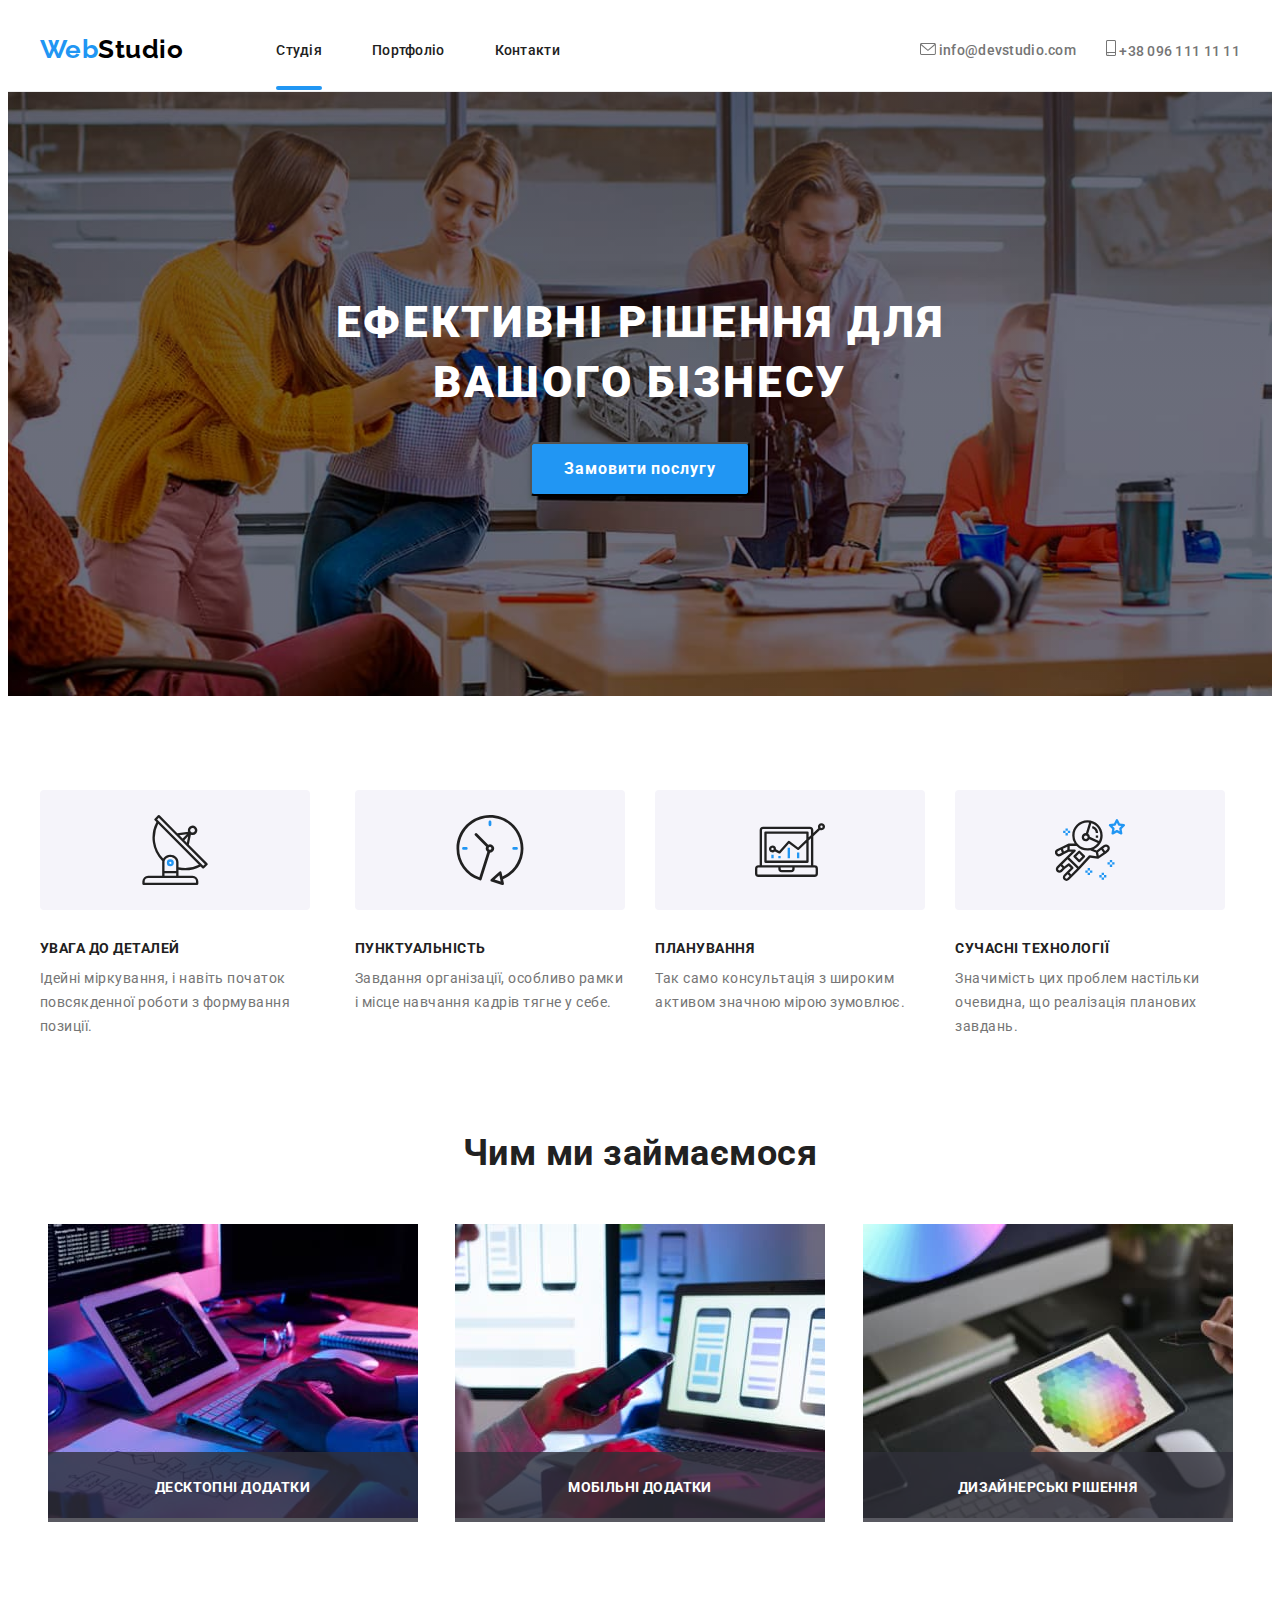
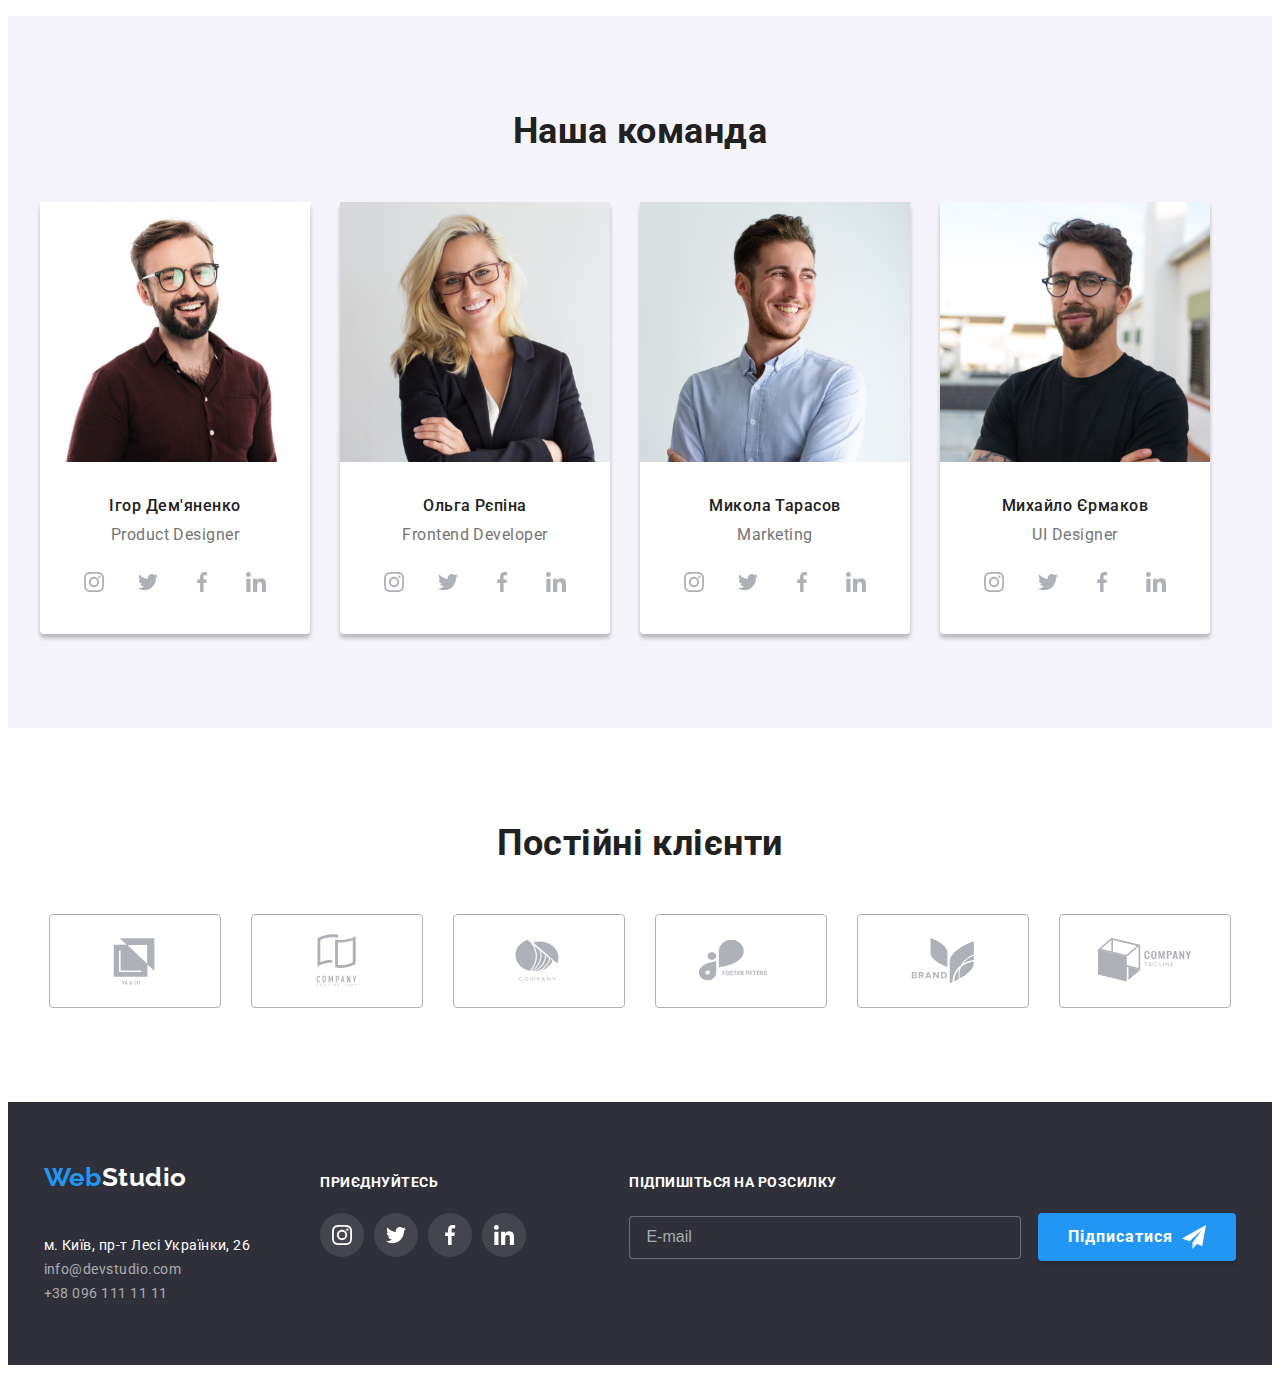
==== commit 74cb6a6a: "mistakes correction" ====
--- a/index.html
+++ b/index.html
@@ -501,70 +501,70 @@
       </div>
     </section>
   </main> 
-  <!--Contact Us--> 
   <footer class="footer">
-    <div class="container footer">
-      <div class="footer-flex">
-        <div class="">
-           <a class="logo-footer" href="./index.html" lang="en" ><span style="color:#2196F3">Web</span>Studio</a>
-           <address>
-              <ul class="footer-list">
-               <li class="google-link"><a href="https://goo.gl/maps/GgH7UaPr1gtR8xod6"
-              target="_blank"
-              rel="noopener noreferrer nofollow" class="link"
+    <div class="container">
+      <div class="footer__flex">
+        
+        <div class="footer__contacts-flex">
+           <a class="logo__footer" href="./index.html" lang="en" ><span style="color:#2196F3">Web</span>Studio</a>
+           <address class="footer__contacts">
+              <ul class="footer__contacts__list">
+               <li class="footer__contacts__item"><a href="https://goo.gl/maps/GgH7UaPr1gtR8xod6"
+              target="_blank"
+              rel="noopener noreferrer nofollow" class="footer__contacts__address"
               >м. Київ, пр-т Лесі Українки, 26</a>
                </li>
   
-                 <li class="footer-contact"><a href="mailto:info@devstudio.com" class="link">info@devstudio.com</a>
+                 <li class="footer__contacts__item"><a href="mailto:info@devstudio.com" class="footer__contacts__link">info@devstudio.com</a>
                  </li>
-                   <li class="footer-contact"><a href="tel:+380961111111" class="link">+38 096 111 11 11</a>
+                   <li class="footer__contacts__item"><a href="tel:+380961111111" class="footer__contacts__link">+38 096 111 11 11</a>
                    </li>
              </ul>        
            </address>
         </div>
         <!--Footer soclinks--> 
-        <div class="offer">
-          <h4 class="footer-offer">приєднуйтесь</h4>
-          <ul class=" footer-soclink list">
-            <li class="footer-items">
-              <a class="footer-link link" href="https://instagram.com"
+        <div class="social__section">
+          <h4 class="social__section__text">приєднуйтесь</h4>
+          <ul class=" footer__list">
+            <li class="footer__list__item">
+              <a class="footer__list__link" href="https://instagram.com"
               target="_blank"
               rel="noopener norefferrer"
               aria-label="Instagram icon">
-              <svg class="footer-icon" width="20"
+              <svg class="footer__list__icon" width="20"
               height="20">
               <use href="./images/icons.svg#icon-instagram"></use>
               </svg>
             </a>
             </li>
-            <li class="footer-items">
-              <a class="footer-link link" href="https://twitter.com"
+            <li class="footer__list__item">
+              <a class="footer__list__link" href="https://twitter.com"
               target="_blank"
               rel="noopener norefferrer"
               aria-label="Twitter icon">
-              <svg class="footer-icon" width="20"
+              <svg class="footer__list__icon" width="20"
               height="20">
               <use href="./images/icons.svg#icon-twitter"></use>
               </svg>
             </a>
             </li>
-            <li class="footer-items">
-              <a class="footer-link link" href="https://facebook.com"
+            <li class="footer__list__item">
+              <a class="footer__list__link" href="https://facebook.com"
               target="_blank"
               rel="noopener norefferrer"
               aria-label="Facebook icon">
-              <svg class="footer-icon" width="20"
+              <svg class="footer__list__icon" width="20"
               height="20">
               <use href="./images/icons.svg#icon-facebook"></use>
               </svg>
             </a>
             </li>
-            <li class="footer-items">
-              <a class="footer-link link" href="https://linkedin.com"
+            <li class="footer__list__item">
+              <a class="footer__list__link" href="https://linkedin.com"
               target="_blank"
               rel="noopener norefferrer"
               aria-label="Linkedin icon">
-              <svg class="footer-icon" width="20"
+              <svg class="footer__list__icon" width="20"
               height="20">
               <use href="./images/icons.svg#icon-linkedin"></use>
               </svg>
@@ -575,13 +575,13 @@
 
         </div>
       <!--Footer subscription container--> 
-      <div class="footer-subscribtion-container">
-          <h4 class="subscription-title">Підпишіться на розсилку</h4>
-           <form class="form-subscribtion">
-             <div class="email-input">
-              <label class="footer-email-field"></label>
-              <input type="text" class="footer-email-input" name="email" id="footer-mail" placeholder="E-mail" autocomplete="email"/>
-               <button type="button" class="button-send-submit">Підписатися<svg class="icon-send" width="24"
+      <div class="footer__submit">
+          <h4 class="footer__submit__title">Підпишіться на розсилку</h4>
+           <form class="form-subscription">
+             <div class="footer__submit__form">
+              <label class="footer__submit__lable"></label>
+              <input type="text" class="footer__submit__input" name="email" id="footer-mail" placeholder="E-mail" autocomplete="email"/>
+               <button type="button" class="footer__submit__btn">Підписатися<svg class="icon-send" width="24"
                height="24">
               <use href="./images/icons.svg#icon-send"></use>
               </svg></button>
@@ -602,10 +602,11 @@
                 });
             })();
           </script>
-      </div>
+        </div>
     </div>
   </div> 
   </footer>
+  <script src="./js/mobile-menu.js"></script>
   <script src="./js/modal.js"></script>
 </body>
 </html>--- a/css/main.min.css
+++ b/css/main.min.css
@@ -1 +1 @@
-body{color:var(--secondary-text-color);font-family:"Roboto",sans-serif;letter-spacing:.03em}.visually-hidden{position:absolute;white-space:nowrap;width:1px;height:1px;overflow:hidden;border:0;padding:0;clip:rect(0 0 0 0);-webkit-clip-path:inset(50%);clip-path:inset(50%);margin:-1px}:root{--primary-text-color: #212121;--secondary-text-color:#757575;--contacts-text-color: #FFFFFF;--secondary-contacts-color: rgba(255, 255, 255, 0.6);--primary-background-color: #F5F5F5;--accent-color: #2196F3;--secondary-background-color:#2F303A;--secondary-accent-color: #000000;--accent-color-bkground: #F5F4FA;--anim-fast: 300ms ease-in-out;--anim-slow: 800ms ease}h1,h2,h3,h4,h5,h6,p{margin:0}.link a{text-decoration:none;color:currentColor}.list,ul{margin:0;padding:0;list-style:none}img{display:block}.button{display:inline-block}.section{padding-bottom:94px;padding-top:94px}.header{border-bottom:1px solid #ececec}.nav,.header__contacts{display:-webkit-box;display:-ms-flexbox;display:flex;-webkit-box-align:center;-ms-flex-align:center;align-items:center;list-style:none}.container{margin-left:auto;margin-right:auto;max-width:1200px;padding-left:15px;padding-right:15px}.header__container,.footer>.container{padding-top:0;padding-bottom:0}.nav__logo{color:var(--secondary-accent-color);font-family:"Raleway",sans-serif;font-weight:700;font-size:26px;line-height:1.1923076923;text-decoration:none;border-radius:4px}.nav__list{list-style:none;display:-webkit-box;display:-ms-flexbox;display:flex;margin-left:93px}.nav__item:not(:last-child){margin-right:50px}.nav__link{color:var(--primary-text-color);font-weight:500;font-size:14px;line-height:1.1428571429;letter-spacing:.02em;text-decoration:none;padding-top:30px;padding-bottom:30px;position:relative;-webkit-transition:color 250ms cubic-bezier(0.4, 0, 0.2, 1);transition:color 250ms cubic-bezier(0.4, 0, 0.2, 1)}.nav__link:hover,.nav__link:focus{color:var(--accent-color)}.nav__link--current.link::after{content:"";position:absolute;left:0;bottom:-2px;width:100%;height:4px;background-color:var(--accent-color);border-radius:2px;display:block}.header__contacts{list-style:none;padding:0;-webkit-transition:color 250ms cubic-bezier(0.4, 0, 0.2, 1);transition:color 250ms cubic-bezier(0.4, 0, 0.2, 1);margin-left:auto}.header__contacts__item{margin-right:30px}.header__contacts__link{color:var(--secondary-text-color);font-weight:500;font-size:14px;line-height:1.1428571429;letter-spacing:.02em;text-decoration:none;display:block;padding-top:32px;padding-bottom:32px;gap:10px}.header__contacts__link:hover,.header__contacts__link:focus{color:var(--accent-color)}.header__contacts__icon{fill:currentColor}.hero{background-color:var(--secondary-background-color);text-align:center;padding-bottom:200px;padding-top:200px;max-width:1600px;margin:0 auto;background-image:-webkit-gradient(linear, left bottom, left top, from(rgba(0, 0, 0, 0.2)), color-stop(rgba(0, 0, 0, 0.2)), to(rgba(47, 48, 58, 0.4))),url(../images/header.img.jpg);background-image:linear-gradient(0deg, rgba(0, 0, 0, 0.2), rgba(0, 0, 0, 0.2), rgba(47, 48, 58, 0.4)),url(../images/header.img.jpg);background-repeat:no-repeat;background-position:center;background-size:cover}.hero__title{color:var(--contacts-text-color);font-weight:900;font-size:44px;line-height:1.3636363636;letter-spacing:.06em;text-transform:uppercase;margin-bottom:30px}.hero__button{background-color:var(--accent-color);color:var(--contacts-text-color);font-family:inherit;font-weight:700;font-size:16px;line-height:1.875;cursor:pointer;letter-spacing:.06em;border-radius:4px;padding:10px 32px;-webkit-box-shadow:0px 4px 4px rgba(0,0,0,.15);box-shadow:0px 4px 4px rgba(0,0,0,.15);-webkit-transition:background-color 250ms cubic-bezier(0.4, 0, 0.2, 1);transition:background-color 250ms cubic-bezier(0.4, 0, 0.2, 1)}.hero__button:hover,.hero__button:focus{color:var(--contacts-text-color);background-color:#188ce8}.hero__button:active{color:#188ce8}.backdrop{position:fixed;top:0;left:0;z-index:100;width:100%;height:100%;background-color:rgba(0,0,0,.2);-webkit-backdrop-filter:blur(1px);backdrop-filter:blur(1px);-webkit-transition:opacity 150ms linear,visibility 150ms linear;transition:opacity 150ms linear,visibility 150ms linear}.backdrop.is-hidden{opacity:0;visibility:hidden;pointer-events:none}.modal{position:absolute;top:50%;left:50%;-webkit-transform:translateX(-50%) translateY(-50%);transform:translateX(-50%) translateY(-50%);border-radius:4px;-webkit-box-shadow:0px 1px 3px rgba(0,0,0,.12),0px 1px 1px rgba(0,0,0,.14),0px 2px 1px rgba(0,0,0,.2);box-shadow:0px 1px 3px rgba(0,0,0,.12),0px 1px 1px rgba(0,0,0,.14),0px 2px 1px rgba(0,0,0,.2);min-height:581px;min-width:528px;background-color:var(--contacts-text-color);padding:40px;-webkit-animation-name:swirl-in-fwd .8s ease-out both;animation-name:swirl-in-fwd .8s ease-out both}@-webkit-keyframes swirl-in-fwd{0%{-webkit-transform:translate(-50%, -50%) rotate(-540deg) scale(0);transform:translate(-50%, -50%) rotate(-540deg) scale(0);opacity:0}100%{-webkit-transform:translate(-50%, -50%) rotate(0) scale(1);transform:translate(-50%, -50%) rotate(0) scale(1);opacity:1}}@keyframes swirl-in-fwd{0%{-webkit-transform:translate(-50%, -50%) rotate(-540deg) scale(0);transform:translate(-50%, -50%) rotate(-540deg) scale(0);opacity:0}100%{-webkit-transform:translate(-50%, -50%) rotate(0) scale(1);transform:translate(-50%, -50%) rotate(0) scale(1);opacity:1}}.close{position:absolute;top:8px;right:8px;display:-webkit-inline-box;display:-ms-inline-flexbox;display:inline-flex;-webkit-box-align:center;-ms-flex-align:center;align-items:center;-webkit-box-pack:center;-ms-flex-pack:center;justify-content:center;padding:0;border:1px solid rgba(0,0,0,.1);border-radius:50%;width:30px;height:30px;background-color:rgba(0,0,0,0);cursor:pointer}.close:focus,.close:hover{fill:var(--accent-color)}.close>.icon{display:block}.modal-label{display:block;text-align:center;margin-bottom:12px;font-weight:700;font-size:20px;line-height:1.15;color:var(--primary-text-color)}.modal-form-label{display:-webkit-box;display:-ms-flexbox;display:flex;-webkit-box-pack:left;-ms-flex-pack:left;justify-content:left;font-size:12px;font-weight:400;margin-bottom:5px}.modal-form-wrapper{position:relative;margin-bottom:10px}.modal-form-field{width:100%;height:40px;padding-left:40px;padding-right:40px;border:1px solid rgba(33,33,33,.2);border-radius:6px;outline:1px solid rgba(0,0,0,0);outline-offset:-1px;-webkit-transition:outline-color 250ms cubic-bezier(0.4, 0, 0.2, 1);transition:outline-color 250ms cubic-bezier(0.4, 0, 0.2, 1)}.modal-form-message{display:block;width:100%;height:140px;resize:none;padding:12px 16px;font-size:14px;border-radius:6px;border:1px solid rgba(33,33,33,.2);outline:1px solid rgba(0,0,0,0);outline-offset:-1px;-webkit-transition:outline-color 250ms cubic-bezier(0.4, 0, 0.2, 1);transition:outline-color 250ms cubic-bezier(0.4, 0, 0.2, 1)}.modal-form-message:focus{outline-color:var(--accent-color)}.modal-form-field:focus+.field-icon{fill:var(--accent-color);-webkit-transition:fill 250ms cubic-bezier(0.4, 0, 0.2, 1);transition:fill 250ms cubic-bezier(0.4, 0, 0.2, 1)}.modal-form-field:focus{outline-color:var(--accent-color);-webkit-transition:outline-color 250ms cubic-bezier(0.4, 0, 0.2, 1);transition:outline-color 250ms cubic-bezier(0.4, 0, 0.2, 1)}.field-icon{position:absolute;top:50%;left:12px;-webkit-transform:translateY(-50%);transform:translateY(-50%)}.modal-form-wrapper textarea::-webkit-input-placeholder{color:rgba(117,117,117,.5);font-family:"Roboto",sans-serif;font-size:12px;line-height:14.06px}.modal-form-wrapper textarea::-moz-placeholder{color:rgba(117,117,117,.5);font-family:"Roboto",sans-serif;font-size:12px;line-height:14.06px}.modal-form-wrapper textarea:-ms-input-placeholder{color:rgba(117,117,117,.5);font-family:"Roboto",sans-serif;font-size:12px;line-height:14.06px}.modal-form-wrapper textarea::-ms-input-placeholder{color:rgba(117,117,117,.5);font-family:"Roboto",sans-serif;font-size:12px;line-height:14.06px}.modal-form-wrapper textarea::placeholder{color:rgba(117,117,117,.5);font-family:"Roboto",sans-serif;font-size:12px;line-height:14.06px}.modal-form-checkbox{-webkit-appearance:none;-moz-appearance:none;appearance:none;width:18px;height:18px;outline:2px solid rgba(0,0,0,0);outline-offset:-2px;border:2px solid #9da4bd;border-radius:2px;background-position:center;background-repeat:no-repeat;background-size:0}.modal-form-checkbox:checked{outline-color:var(--accent-color);background-color:var(--accent-color);background-size:16px 15px;background-image:url("data:image/svg+xml,%3Csvg width='13' height='10' viewBox='0 0 13 10' fill='none' xmlns='http://www.w3.org/2000/svg'%3E%3Cpath d='M1.95703 4.75166L1.88825 4.68604L1.81923 4.75141L0.93123 5.59258L0.854858 5.66492L0.930974 5.73753L4.42671 9.07236L4.49574 9.1382L4.56476 9.07236L12.069 1.91352L12.1449 1.84116L12.069 1.76881L11.1873 0.927644L11.1183 0.861826L11.0493 0.927611L4.49577 7.17353L1.95703 4.75166Z' fill='white' stroke='white' stroke-width='0.2'/%3E%3C/svg%3E");-webkit-transition:background-color 250ms cubic-bezier(0.4, 0, 0.2, 1);transition:background-color 250ms cubic-bezier(0.4, 0, 0.2, 1)}.agreement-link{color:var(--accent-color)}.modal-form-agreement{margin-top:20px;margin-bottom:30px;display:-webkit-box;display:-ms-flexbox;display:flex;-webkit-box-pack:center;-ms-flex-pack:center;justify-content:center;-webkit-box-align:center;-ms-flex-align:center;align-items:center;gap:7px}.agreement-field{position:relative;font-size:14px;line-height:24px}.submit-button{background-color:var(--accent-color);color:#fff;font-family:inherit;font-weight:700;font-size:16px;line-height:1.875;cursor:pointer;letter-spacing:.06em;border-radius:4px;padding:10px 52px;border:1px solid rgba(0,0,0,0);-webkit-box-shadow:0px 4px 4px rgba(0,0,0,.15);box-shadow:0px 4px 4px rgba(0,0,0,.15);-webkit-transition:background-color 250ms cubic-bezier(0.4, 0, 0.2, 1);transition:background-color 250ms cubic-bezier(0.4, 0, 0.2, 1);display:inline-block}.submit-button:hover,.submit-button:focus{background-color:#188ce8}.features__list{list-style:none;display:-webkit-box;display:-ms-flexbox;display:flex;margin:0;padding:0}.features__title{color:var(--primary-text-color);font-size:14px;line-height:1.1428571429;margin-bottom:10px}.features__description{color:var(--secondary-text-color);font-size:14px;line-height:1.7142857143}.features__item:not(:last-child){margin-right:30px}.features__card{display:block;content:"";width:270px;height:120px;margin-bottom:30px;background-size:contain;background-color:#f5f4fa;border-radius:4px;display:-webkit-box;display:-ms-flexbox;display:flex;-webkit-box-pack:center;-ms-flex-pack:center;justify-content:center;-webkit-box-align:center;-ms-flex-align:center;align-items:center}.work{padding-top:0}.work__list{list-style:none;display:-webkit-box;display:-ms-flexbox;display:flex;-webkit-box-pack:space-evenly;-ms-flex-pack:space-evenly;justify-content:space-evenly;padding:0;margin:0}@media screen and (min-width: 768px){.work__list{display:-webkit-box;display:-ms-flexbox;display:flex;-ms-flex-wrap:wrap;flex-wrap:wrap}}.work__title{color:var(--primary-text-color);font-size:36px;line-height:1.1666666667;text-align:center;margin-bottom:50px}.work__item{padding-top:0}.work__item:not(:last-child){margin-right:30px}.work__thumb{position:relative}.work__thumb::before{display:inline-block;position:absolute;content:"";width:370px;height:70px;background-color:rgba(47,48,58,.8);bottom:0;right:0}.work__text{position:absolute;bottom:0;left:0;right:0;margin:0;padding-top:27px;padding-bottom:27px;font-weight:700;font-size:14px;line-height:1.1428571429;text-align:center;letter-spacing:.03em;text-transform:uppercase;color:var(--contacts-text-color)}.team{background-color:var(--accent-color-bkground)}.team__title{color:var(--primary-text-color);font-size:36px;line-height:1.1666666667;text-align:center;margin-bottom:50px}.team__list{list-style:none;display:-webkit-box;display:-ms-flexbox;display:flex;text-align:center;padding-left:0;margin:0}.team__img{-webkit-box-shadow:0 4px 4px rgba(0,0,0,.25);box-shadow:0 4px 4px rgba(0,0,0,.25);border-radius:4px;border:none;background-color:var(--contacts-text-color)}.team__img:not(:last-child){margin-right:30px}.team__box{padding-top:30px;padding-bottom:30px}.team__name{color:var(--primary-text-color);font-weight:500;font-size:16px;line-height:1.1875;margin-bottom:10px}.team__position{color:var(--secondary-text-color);font-size:16px;line-height:1.1875;text-align:center;margin-top:10px}.team__socials__list{display:-webkit-box;display:-ms-flexbox;display:flex;-webkit-box-pack:center;-ms-flex-pack:center;justify-content:center;-webkit-box-align:center;-ms-flex-align:center;align-items:center;gap:10px;margin-top:16px}.team__socials__link{display:-webkit-box;display:-ms-flexbox;display:flex;-webkit-box-pack:center;-ms-flex-pack:center;justify-content:center;-webkit-box-align:center;-ms-flex-align:center;align-items:center;width:44px;height:44px;border-radius:50%;background-color:var(--contacts-text-color);color:#afb1b8;-webkit-transition:background-color 250ms cubic-bezier(0.4, 0, 0.2, 1),color 250ms cubic-bezier(0.4, 0, 0.2, 1);transition:background-color 250ms cubic-bezier(0.4, 0, 0.2, 1),color 250ms cubic-bezier(0.4, 0, 0.2, 1)}.team__socials__link:hover,.team__socials__link:focus{background-color:var(--accent-color);color:var(--contacts-text-color)}.team__socials__icon{fill:currentColor}.clients__title{color:var(--primary-text-color);font-size:36px;line-height:1.1666666667;text-align:center;margin-bottom:50px}.clients__list{display:-webkit-box;display:-ms-flexbox;display:flex;-webkit-box-pack:center;-ms-flex-pack:center;justify-content:center}.clients__item:not(:last-child){margin-right:30px}.clients__link{display:-webkit-box;display:-ms-flexbox;display:flex;-webkit-box-align:center;-ms-flex-align:center;align-items:center;-webkit-box-pack:center;-ms-flex-pack:center;justify-content:center;width:170px;height:92px;fill:#afb1b8;border:1px solid #afb1b8;border-radius:4px;-webkit-transition:border-color 250ms cubic-bezier(0.4, 0, 0.2, 1),fill 250ms cubic-bezier(0.4, 0, 0.2, 1);transition:border-color 250ms cubic-bezier(0.4, 0, 0.2, 1),fill 250ms cubic-bezier(0.4, 0, 0.2, 1)}.clients__link:hover,.clients__link:focus{fill:var(--accent-color);border-color:var(--accent-color)}.clients__title{color:var(--primary-text-color);font-size:36px;line-height:1.1666666667;text-align:center;margin-bottom:50px}.clients__list{display:-webkit-box;display:-ms-flexbox;display:flex;-webkit-box-pack:center;-ms-flex-pack:center;justify-content:center}.clients__item:not(:last-child){margin-right:30px}.clients__link{display:-webkit-box;display:-ms-flexbox;display:flex;-webkit-box-align:center;-ms-flex-align:center;align-items:center;-webkit-box-pack:center;-ms-flex-pack:center;justify-content:center;width:170px;height:92px;fill:#afb1b8;border:1px solid #afb1b8;border-radius:4px;-webkit-transition:border-color 250ms cubic-bezier(0.4, 0, 0.2, 1),fill 250ms cubic-bezier(0.4, 0, 0.2, 1);transition:border-color 250ms cubic-bezier(0.4, 0, 0.2, 1),fill 250ms cubic-bezier(0.4, 0, 0.2, 1)}.clients__link:hover,.clients__link:focus{fill:var(--accent-color);border-color:var(--accent-color)}.footer{background-color:var(--secondary-background-color);padding-top:60px;padding-bottom:60px}.footer-flex-element:not(:last-child){margin-right:94px}.google-link .link{color:var(--contacts-text-color);font-size:14px;line-height:1.7142857143;text-decoration:none}.footer-list{list-style:none;font-style:normal;font-size:14px;line-height:1.7142857143;letter-spacing:.03em;padding-left:0}.footer-list :not(:last-child){display:block;margin-top:0;margin-bottom:9px}.footer-list .footer-contact .link{color:var(--secondary-contacts-color);text-decoration:none}.logo-footer{color:var(--contacts-text-color);font-family:"Raleway",sans-serif;font-weight:700;font-size:26px;line-height:1.1923076923;text-decoration:none;padding-bottom:20px;display:block}.footer-flex{display:-webkit-box;display:-ms-flexbox;display:flex;-webkit-box-align:baseline;-ms-flex-align:baseline;align-items:baseline}.footer-offer{margin-bottom:20px;font-weight:700;font-size:14px;line-height:1.14;text-transform:uppercase;color:var(--contacts-text-color)}.offer{margin-left:70px}.footer-soclink{display:-webkit-box;display:-ms-flexbox;display:flex}.footer-soclink .footer-items:not(:last-child){margin-right:10px}.footer-link{display:-webkit-box;display:-ms-flexbox;display:flex;-webkit-box-pack:center;-ms-flex-pack:center;justify-content:center;-webkit-box-align:center;-ms-flex-align:center;align-items:center;width:44px;height:44px;border-radius:50%;background-color:rgba(255,255,255,.1);fill:var(--contacts-text-color);-webkit-transition:background-color 250ms cubic-bezier(0.4, 0, 0.2, 1);transition:background-color 250ms cubic-bezier(0.4, 0, 0.2, 1)}.footer-link:hover,.footer-link:focus{background-color:var(--accent-color)}.footer-subscribtion-container{margin-left:93px}.subscription-title{margin-bottom:20px;font-weight:700;font-size:14px;line-height:1.14;text-transform:uppercase;color:var(--contacts-text-color)}.footer-email-input{width:358px;height:50px;padding:16px 15px;font-style:normal;font-size:16px;line-height:1.25;letter-spacing:.03em;display:-webkit-box;display:-ms-flexbox;display:flex;-webkit-box-align:center;-ms-flex-align:center;align-items:center;color:var(--contacts-text-color);border:1px solid rgba(255,255,255,.3);border-radius:4px;background-color:rgba(0,0,0,0)}.footer-email-input::-webkit-input-placeholder{color:rgba(255,255,255,.6)}.footer-email-input::-moz-placeholder{color:rgba(255,255,255,.6)}.footer-email-input:-ms-input-placeholder{color:rgba(255,255,255,.6)}.footer-email-input::-ms-input-placeholder{color:rgba(255,255,255,.6)}.footer-email-input::placeholder{color:rgba(255,255,255,.6)}.button-send-submit{display:-webkit-box;display:-ms-flexbox;display:flex;-webkit-box-align:center;-ms-flex-align:center;align-items:center;margin-left:12px;background-color:var(--accent-color);color:var(--contacts-text-color);font-family:inherit;font-weight:700;font-size:16px;line-height:1.875;cursor:pointer;letter-spacing:.06em;border-radius:4px;border:1px solid rgba(0,0,0,0);padding:10px 28px;-webkit-box-shadow:0px 4px 4px rgba(0,0,0,.15);box-shadow:0px 4px 4px rgba(0,0,0,.15);-webkit-transition:background-color 250ms cubic-bezier(0.4, 0, 0.2, 1);transition:background-color 250ms cubic-bezier(0.4, 0, 0.2, 1)}.button-send-submit:hover,.button-send-submit:focus{color:var(--contacts-text-color);background-color:#188ce8}.button-send-submit:active{color:#188ce8}.icon-send{margin-left:10px;fill:var(--contacts-text-color)}.email-input{display:-webkit-box;display:-ms-flexbox;display:flex;-webkit-box-align:baseline;-ms-flex-align:baseline;align-items:baseline}.filter-list{list-style:none;display:-webkit-box;display:-ms-flexbox;display:flex;margin-bottom:50px;margin-top:0;padding-left:0;-webkit-box-pack:center;-ms-flex-pack:center;justify-content:center}.filter-list :not(:last-child){margin-right:8px}.filter-list .button:hover,.filter-list .button:focus{background-color:var(--accent-color);color:var(--contacts-text-color);-webkit-box-shadow:0px 3px 1px rgba(0,0,0,.1),0px 1px 2px rgba(0,0,0,.08),0px 2px 2px rgba(0,0,0,.12);box-shadow:0px 3px 1px rgba(0,0,0,.1),0px 1px 2px rgba(0,0,0,.08),0px 2px 2px rgba(0,0,0,.12);border-radius:4px}.filter-list .button{font-family:inherit;font-weight:500;font-size:16px;line-height:1.625;cursor:pointer;background-color:#f5f4fa;color:var(--primary-text-color);border-radius:4px;border:1px solid rgba(0,0,0,0);text-align:center;display:inline-block;min-width:73px;padding:7px 23px;-webkit-transition:background-color 250ms cubic-bezier(0.4, 0, 0.2, 1),color 250ms cubic-bezier(0.4, 0, 0.2, 1),-webkit-box-shadow 250ms cubic-bezier(0.4, 0, 0.2, 1);transition:background-color 250ms cubic-bezier(0.4, 0, 0.2, 1),color 250ms cubic-bezier(0.4, 0, 0.2, 1),-webkit-box-shadow 250ms cubic-bezier(0.4, 0, 0.2, 1);transition:background-color 250ms cubic-bezier(0.4, 0, 0.2, 1),color 250ms cubic-bezier(0.4, 0, 0.2, 1),box-shadow 250ms cubic-bezier(0.4, 0, 0.2, 1);transition:background-color 250ms cubic-bezier(0.4, 0, 0.2, 1),color 250ms cubic-bezier(0.4, 0, 0.2, 1),box-shadow 250ms cubic-bezier(0.4, 0, 0.2, 1),-webkit-box-shadow 250ms cubic-bezier(0.4, 0, 0.2, 1)}.portfolio-list{display:-webkit-box;display:-ms-flexbox;display:flex;-ms-flex-wrap:wrap;flex-wrap:wrap;list-style:none;margin:0;padding-left:0;gap:30px}.list-project-link{text-decoration:none}.gallery-description{color:var(--secondary-text-color);font-size:16px;line-height:1.875;letter-spacing:.03em;margin-top:4px}.portfolio-gallery{color:var(--primary-text-color);font-size:18px;line-height:2;letter-spacing:.06em}.project-title{max-width:370px;border-radius:4px;border:1px solid #eee;padding:20px 24px}.project{max-width:370px;-webkit-transition:-webkit-box-shadow 250ms cubic-bezier(0.4, 0, 0.2, 1);transition:-webkit-box-shadow 250ms cubic-bezier(0.4, 0, 0.2, 1);transition:box-shadow 250ms cubic-bezier(0.4, 0, 0.2, 1);transition:box-shadow 250ms cubic-bezier(0.4, 0, 0.2, 1), -webkit-box-shadow 250ms cubic-bezier(0.4, 0, 0.2, 1)}.project:hover,.project:focus{-webkit-box-shadow:0px 4px 4px rgba(0,0,0,.25);box-shadow:0px 4px 4px rgba(0,0,0,.25)}.project .item:nth-last-child(-n+3){margin-bottom:30px}.project .item:nth-child(3n){margin-right:30px}.project-thumb{position:relative;overflow:hidden}.thumb-info{position:absolute;top:0;left:0;width:100%;height:100%;padding:63px 24px;background-color:rgba(33,150,243,.9);-webkit-transform:translateY(100%);transform:translateY(100%);-webkit-transition:-webkit-transform 250ms cubic-bezier(0.4, 0, 0.2, 1);transition:-webkit-transform 250ms cubic-bezier(0.4, 0, 0.2, 1);transition:transform 250ms cubic-bezier(0.4, 0, 0.2, 1);transition:transform 250ms cubic-bezier(0.4, 0, 0.2, 1), -webkit-transform 250ms cubic-bezier(0.4, 0, 0.2, 1)}.project-thumb:hover .thumb-info,.project-thumb:focus .thumb-info{-webkit-transform:translateY(0);transform:translateY(0)}.thumb-text{font-size:18px;line-height:1.5555555556;letter-spacing:.03em;color:var(--contacts-text-color)}/*# sourceMappingURL=main.min.css.map */+body{color:var(--secondary-text-color);font-family:"Roboto",sans-serif;letter-spacing:.03em}.visually-hidden{position:absolute;white-space:nowrap;width:1px;height:1px;overflow:hidden;border:0;padding:0;clip:rect(0 0 0 0);-webkit-clip-path:inset(50%);clip-path:inset(50%);margin:-1px}:root{--primary-text-color: #212121;--secondary-text-color:#757575;--contacts-text-color: #FFFFFF;--secondary-contacts-color: rgba(255, 255, 255, 0.6);--primary-background-color: #F5F5F5;--accent-color: #2196F3;--secondary-background-color:#2F303A;--secondary-accent-color: #000000;--accent-color-bkground: #F5F4FA;--anim-fast: 300ms ease-in-out;--anim-slow: 800ms ease}h1,h2,h3,h4,h5,h6,p{margin:0}.link a{text-decoration:none;color:currentColor}.list,ul{margin:0;padding:0;list-style:none}.img{display:block}.button{display:inline-block}.section{padding-bottom:94px;padding-top:94px}.header{border-bottom:1px solid #ececec}.header__container{display:-webkit-box;display:-ms-flexbox;display:flex;-webkit-box-align:center;-ms-flex-align:center;align-items:center;list-style:none}.container{margin-left:auto;margin-right:auto;max-width:1200px;padding-left:15px;padding-right:15px}.header__container,.footer>.container{padding-top:0;padding-bottom:0}.nav__logo{color:var(--secondary-accent-color);font-family:"Raleway",sans-serif;font-weight:700;font-size:26px;line-height:1.1923076923;text-decoration:none;border-radius:4px}.logo__footer{color:var(--contacts-text-color);font-family:"Raleway",sans-serif;font-weight:700;font-size:26px;line-height:1.1923076923;text-decoration:none;padding-bottom:20px;display:block}.header__container{display:-webkit-box;display:-ms-flexbox;display:flex;-webkit-box-pack:justify;-ms-flex-pack:justify;justify-content:space-between;-webkit-box-align:center;-ms-flex-align:center;align-items:center}.nav,.header__contacts{display:-webkit-box;display:-ms-flexbox;display:flex;-webkit-box-align:center;-ms-flex-align:center;align-items:center;list-style:none}.nav__list{display:-webkit-box;display:-ms-flexbox;display:flex;margin-left:93px;list-style:none}.nav__link{color:var(--primary-text-color);font-weight:500;font-size:14px;line-height:1.1428571429;letter-spacing:.02em;text-decoration:none;padding-top:30px;padding-bottom:30px;position:relative;-webkit-transition:color 250ms cubic-bezier(0.4, 0, 0.2, 1);transition:color 250ms cubic-bezier(0.4, 0, 0.2, 1)}.nav__link:hover,.nav__link:focus{color:var(--accent-color)}.nav__link--current::after{content:"";position:absolute;left:0;bottom:-2px;width:100%;height:4px;background-color:var(--accent-color);border-radius:2px;display:block}.nav__item:not(:last-child){margin-right:50px}.header__contacts{list-style:none;padding:0;-webkit-transition:color 250ms cubic-bezier(0.4, 0, 0.2, 1);transition:color 250ms cubic-bezier(0.4, 0, 0.2, 1)}.header__contacts__item:not(:last-child){margin-right:30px}.header__contacts__link{color:var(--secondary-text-color);font-weight:500;font-size:14px;line-height:1.1428571429;letter-spacing:.02em;text-decoration:none;display:block;padding-top:32px;padding-bottom:32px;gap:10px}.header__contacts__link:hover,.header__contacts__link:focus{color:var(--accent-color)}.header__contacts__icon{fill:currentColor}.hero{background-color:var(--secondary-background-color);text-align:center;padding-bottom:200px;padding-top:200px;max-width:1600px;margin:0 auto;background-image:-webkit-gradient(linear, left bottom, left top, from(rgba(0, 0, 0, 0.2)), color-stop(rgba(0, 0, 0, 0.2)), to(rgba(47, 48, 58, 0.4))),url(../images/header.img.jpg);background-image:linear-gradient(0deg, rgba(0, 0, 0, 0.2), rgba(0, 0, 0, 0.2), rgba(47, 48, 58, 0.4)),url(../images/header.img.jpg);background-repeat:no-repeat;background-position:center;background-size:cover}.hero__title{color:var(--contacts-text-color);font-weight:900;font-size:44px;line-height:1.3636363636;letter-spacing:.06em;text-transform:uppercase;margin-bottom:30px}.hero__button{background-color:var(--accent-color);color:var(--contacts-text-color);font-family:inherit;font-weight:700;font-size:16px;line-height:1.875;cursor:pointer;letter-spacing:.06em;border-radius:4px;padding:10px 32px;-webkit-box-shadow:0px 4px 4px rgba(0,0,0,.15);box-shadow:0px 4px 4px rgba(0,0,0,.15);-webkit-transition:background-color 250ms cubic-bezier(0.4, 0, 0.2, 1);transition:background-color 250ms cubic-bezier(0.4, 0, 0.2, 1)}.hero__button:hover,.hero__button:focus{color:var(--contacts-text-color);background-color:#188ce8}.hero__button:active{color:#188ce8}.backdrop{position:fixed;top:0;left:0;z-index:100;width:100%;height:100%;background-color:rgba(0,0,0,.2);-webkit-backdrop-filter:blur(1px);backdrop-filter:blur(1px);-webkit-transition:opacity 150ms linear,visibility 150ms linear;transition:opacity 150ms linear,visibility 150ms linear}.backdrop.is-hidden{opacity:0;visibility:hidden;pointer-events:none}.modal{position:absolute;top:50%;left:50%;-webkit-transform:translateX(-50%) translateY(-50%);transform:translateX(-50%) translateY(-50%);border-radius:4px;-webkit-box-shadow:0px 1px 3px rgba(0,0,0,.12),0px 1px 1px rgba(0,0,0,.14),0px 2px 1px rgba(0,0,0,.2);box-shadow:0px 1px 3px rgba(0,0,0,.12),0px 1px 1px rgba(0,0,0,.14),0px 2px 1px rgba(0,0,0,.2);min-height:581px;min-width:528px;background-color:var(--contacts-text-color);padding:40px;-webkit-animation-name:swirl-in-fwd .8s ease-out both;animation-name:swirl-in-fwd .8s ease-out both}@-webkit-keyframes swirl-in-fwd{0%{-webkit-transform:translate(-50%, -50%) rotate(-540deg) scale(0);transform:translate(-50%, -50%) rotate(-540deg) scale(0);opacity:0}100%{-webkit-transform:translate(-50%, -50%) rotate(0) scale(1);transform:translate(-50%, -50%) rotate(0) scale(1);opacity:1}}@keyframes swirl-in-fwd{0%{-webkit-transform:translate(-50%, -50%) rotate(-540deg) scale(0);transform:translate(-50%, -50%) rotate(-540deg) scale(0);opacity:0}100%{-webkit-transform:translate(-50%, -50%) rotate(0) scale(1);transform:translate(-50%, -50%) rotate(0) scale(1);opacity:1}}.close{position:absolute;top:8px;right:8px;display:-webkit-inline-box;display:-ms-inline-flexbox;display:inline-flex;-webkit-box-align:center;-ms-flex-align:center;align-items:center;-webkit-box-pack:center;-ms-flex-pack:center;justify-content:center;padding:0;border:1px solid rgba(0,0,0,.1);border-radius:50%;width:30px;height:30px;background-color:rgba(0,0,0,0);cursor:pointer}.close:focus,.close:hover{fill:var(--accent-color)}.close>.icon{display:block}.modal-label{display:block;text-align:center;margin-bottom:12px;font-weight:700;font-size:20px;line-height:1.15;color:var(--primary-text-color)}.modal-form-label{display:-webkit-box;display:-ms-flexbox;display:flex;-webkit-box-pack:left;-ms-flex-pack:left;justify-content:left;font-size:12px;font-weight:400;margin-bottom:5px}.modal-form-wrapper{position:relative;margin-bottom:10px}.modal-form-field{width:100%;height:40px;padding-left:40px;padding-right:40px;border:1px solid rgba(33,33,33,.2);border-radius:6px;outline:1px solid rgba(0,0,0,0);outline-offset:-1px;-webkit-transition:outline-color 250ms cubic-bezier(0.4, 0, 0.2, 1);transition:outline-color 250ms cubic-bezier(0.4, 0, 0.2, 1)}.modal-form-message{display:block;width:100%;height:140px;resize:none;padding:12px 16px;font-size:14px;border-radius:6px;border:1px solid rgba(33,33,33,.2);outline:1px solid rgba(0,0,0,0);outline-offset:-1px;-webkit-transition:outline-color 250ms cubic-bezier(0.4, 0, 0.2, 1);transition:outline-color 250ms cubic-bezier(0.4, 0, 0.2, 1)}.modal-form-message:focus{outline-color:var(--accent-color)}.modal-form-field:focus+.field-icon{fill:var(--accent-color);-webkit-transition:fill 250ms cubic-bezier(0.4, 0, 0.2, 1);transition:fill 250ms cubic-bezier(0.4, 0, 0.2, 1)}.modal-form-field:focus{outline-color:var(--accent-color);-webkit-transition:outline-color 250ms cubic-bezier(0.4, 0, 0.2, 1);transition:outline-color 250ms cubic-bezier(0.4, 0, 0.2, 1)}.field-icon{position:absolute;top:50%;left:12px;-webkit-transform:translateY(-50%);transform:translateY(-50%)}.modal-form-wrapper textarea::-webkit-input-placeholder{color:rgba(117,117,117,.5);font-family:"Roboto",sans-serif;font-size:12px;line-height:14.06px}.modal-form-wrapper textarea::-moz-placeholder{color:rgba(117,117,117,.5);font-family:"Roboto",sans-serif;font-size:12px;line-height:14.06px}.modal-form-wrapper textarea:-ms-input-placeholder{color:rgba(117,117,117,.5);font-family:"Roboto",sans-serif;font-size:12px;line-height:14.06px}.modal-form-wrapper textarea::-ms-input-placeholder{color:rgba(117,117,117,.5);font-family:"Roboto",sans-serif;font-size:12px;line-height:14.06px}.modal-form-wrapper textarea::placeholder{color:rgba(117,117,117,.5);font-family:"Roboto",sans-serif;font-size:12px;line-height:14.06px}.modal-form-checkbox{-webkit-appearance:none;-moz-appearance:none;appearance:none;width:18px;height:18px;outline:2px solid rgba(0,0,0,0);outline-offset:-2px;border:2px solid #9da4bd;border-radius:2px;background-position:center;background-repeat:no-repeat;background-size:0}.modal-form-checkbox:checked{outline-color:var(--accent-color);background-color:var(--accent-color);background-size:16px 15px;background-image:url("data:image/svg+xml,%3Csvg width='13' height='10' viewBox='0 0 13 10' fill='none' xmlns='http://www.w3.org/2000/svg'%3E%3Cpath d='M1.95703 4.75166L1.88825 4.68604L1.81923 4.75141L0.93123 5.59258L0.854858 5.66492L0.930974 5.73753L4.42671 9.07236L4.49574 9.1382L4.56476 9.07236L12.069 1.91352L12.1449 1.84116L12.069 1.76881L11.1873 0.927644L11.1183 0.861826L11.0493 0.927611L4.49577 7.17353L1.95703 4.75166Z' fill='white' stroke='white' stroke-width='0.2'/%3E%3C/svg%3E");-webkit-transition:background-color 250ms cubic-bezier(0.4, 0, 0.2, 1);transition:background-color 250ms cubic-bezier(0.4, 0, 0.2, 1)}.agreement-link{color:var(--accent-color)}.modal-form-agreement{margin-top:20px;margin-bottom:30px;display:-webkit-box;display:-ms-flexbox;display:flex;-webkit-box-pack:center;-ms-flex-pack:center;justify-content:center;-webkit-box-align:center;-ms-flex-align:center;align-items:center;gap:7px}.agreement-field{position:relative;font-size:14px;line-height:24px}.submit-button{background-color:var(--accent-color);color:#fff;font-family:inherit;font-weight:700;font-size:16px;line-height:1.875;cursor:pointer;letter-spacing:.06em;border-radius:4px;padding:10px 52px;border:1px solid rgba(0,0,0,0);-webkit-box-shadow:0px 4px 4px rgba(0,0,0,.15);box-shadow:0px 4px 4px rgba(0,0,0,.15);-webkit-transition:background-color 250ms cubic-bezier(0.4, 0, 0.2, 1);transition:background-color 250ms cubic-bezier(0.4, 0, 0.2, 1);display:inline-block}.submit-button:hover,.submit-button:focus{background-color:#188ce8}.features__list{list-style:none;display:-webkit-box;display:-ms-flexbox;display:flex;margin:0;padding:0}.features__title{color:var(--primary-text-color);font-size:14px;line-height:1.1428571429;margin-bottom:10px}.features__description{color:var(--secondary-text-color);font-size:14px;line-height:1.7142857143}.features__item:not(:last-child){margin-right:30px}.features__card{display:block;content:"";width:270px;height:120px;margin-bottom:30px;background-size:contain;background-color:#f5f4fa;border-radius:4px;display:-webkit-box;display:-ms-flexbox;display:flex;-webkit-box-pack:center;-ms-flex-pack:center;justify-content:center;-webkit-box-align:center;-ms-flex-align:center;align-items:center}.work{padding-top:0}.work__list{list-style:none;display:-webkit-box;display:-ms-flexbox;display:flex;-webkit-box-pack:space-evenly;-ms-flex-pack:space-evenly;justify-content:space-evenly;padding:0;margin:0}@media screen and (min-width: 768px){.work__list{display:-webkit-box;display:-ms-flexbox;display:flex;-ms-flex-wrap:wrap;flex-wrap:wrap}}.work__title{color:var(--primary-text-color);font-size:36px;line-height:1.1666666667;text-align:center;margin-bottom:50px}.work__item{padding-top:0}.work__item:not(:last-child){margin-right:30px}.work__thumb{position:relative}.work__thumb::before{display:inline-block;position:absolute;content:"";width:370px;height:70px;background-color:rgba(47,48,58,.8);bottom:0;right:0}.work__text{position:absolute;bottom:0;left:0;right:0;margin:0;padding-top:27px;padding-bottom:27px;font-weight:700;font-size:14px;line-height:1.1428571429;text-align:center;letter-spacing:.03em;text-transform:uppercase;color:var(--contacts-text-color)}.team{background-color:var(--accent-color-bkground)}.team__title{color:var(--primary-text-color);font-size:36px;line-height:1.1666666667;text-align:center;margin-bottom:50px}.team__list{list-style:none;display:-webkit-box;display:-ms-flexbox;display:flex;text-align:center;padding-left:0;margin:0}.team__img{-webkit-box-shadow:0 4px 4px rgba(0,0,0,.25);box-shadow:0 4px 4px rgba(0,0,0,.25);border-radius:4px;border:none;background-color:var(--contacts-text-color)}.team__img:not(:last-child){margin-right:30px}.team__box{padding-top:30px;padding-bottom:30px}.team__name{color:var(--primary-text-color);font-weight:500;font-size:16px;line-height:1.1875;margin-bottom:10px}.team__position{color:var(--secondary-text-color);font-size:16px;line-height:1.1875;text-align:center;margin-top:10px}.team__socials__list{display:-webkit-box;display:-ms-flexbox;display:flex;-webkit-box-pack:center;-ms-flex-pack:center;justify-content:center;-webkit-box-align:center;-ms-flex-align:center;align-items:center;gap:10px;margin-top:16px}.team__socials__link{display:-webkit-box;display:-ms-flexbox;display:flex;-webkit-box-pack:center;-ms-flex-pack:center;justify-content:center;-webkit-box-align:center;-ms-flex-align:center;align-items:center;width:44px;height:44px;border-radius:50%;background-color:var(--contacts-text-color);color:#afb1b8;-webkit-transition:background-color 250ms cubic-bezier(0.4, 0, 0.2, 1),color 250ms cubic-bezier(0.4, 0, 0.2, 1);transition:background-color 250ms cubic-bezier(0.4, 0, 0.2, 1),color 250ms cubic-bezier(0.4, 0, 0.2, 1)}.team__socials__link:hover,.team__socials__link:focus{background-color:var(--accent-color);color:var(--contacts-text-color)}.team__socials__icon{fill:currentColor}.clients__title{color:var(--primary-text-color);font-size:36px;line-height:1.1666666667;text-align:center;margin-bottom:50px}.clients__list{display:-webkit-box;display:-ms-flexbox;display:flex;-webkit-box-pack:center;-ms-flex-pack:center;justify-content:center}.clients__item:not(:last-child){margin-right:30px}.clients__link{display:-webkit-box;display:-ms-flexbox;display:flex;-webkit-box-align:center;-ms-flex-align:center;align-items:center;-webkit-box-pack:center;-ms-flex-pack:center;justify-content:center;width:170px;height:92px;fill:#afb1b8;border:1px solid #afb1b8;border-radius:4px;-webkit-transition:border-color 250ms cubic-bezier(0.4, 0, 0.2, 1),fill 250ms cubic-bezier(0.4, 0, 0.2, 1);transition:border-color 250ms cubic-bezier(0.4, 0, 0.2, 1),fill 250ms cubic-bezier(0.4, 0, 0.2, 1)}.clients__link:hover,.clients__link:focus{fill:var(--accent-color);border-color:var(--accent-color)}.footer{text-align:center;padding:60px 0px;background-color:var(--secondary-background-color)}.footer__flex{display:block;margin:0;padding:0px;list-style:none}@media(min-width: 768px){.footer__flex{display:-webkit-box;display:-ms-flexbox;display:flex;-webkit-box-pack:center;-ms-flex-pack:center;justify-content:center;-ms-flex-wrap:wrap;flex-wrap:wrap;gap:30px 165px}}@media(min-width: 1200px){.footer__flex{display:-webkit-box;display:-ms-flexbox;display:flex;-webkit-box-pack:center;-ms-flex-pack:center;justify-content:center;text-align:left;gap:70px}}.footer__contacts{margin-top:20px}.footer__contacts__address{color:var(--contacts-text-color);font-size:14px;line-height:1.7142857143;text-decoration:none;font-style:normal}.footer__contacts__link{margin-top:9px;font-style:normal;font-size:14px;line-height:1.7142857143;list-style:none;text-decoration:none;color:var(--secondary-contacts-color);-webkit-transition:color 250ms cubic-bezier(0.4, 0, 0.2, 1);transition:color 250ms cubic-bezier(0.4, 0, 0.2, 1)}.footer__contacts__link:hover,.footer__contacts__link:focus{color:var(--accent-color)}.social__section{display:block;margin-top:60px;text-align:center}@media(min-width: 768px){.social__section{margin-top:0px}}.social__section__text{padding:20px 0px 10px 0px;margin-bottom:20px;font-weight:700;font-size:14px;line-height:1.14px;text-transform:uppercase;color:var(--contacts-text-color)}@media(min-width: 768px){.social__section__text{padding-bottom:10px}}@media(min-width: 1200px){.social__section__text{text-align:left}}.footer__list{display:-webkit-box;display:-ms-flexbox;display:flex;-webkit-box-pack:justify;-ms-flex-pack:justify;justify-content:space-between;-webkit-box-pack:center;-ms-flex-pack:center;justify-content:center;padding:0;margin-top:0;list-style:none}.footer__list__item{width:44px;height:44px;margin-right:10px;color:var(--secondary-contacts-color)}.footer__list__link{display:-webkit-box;display:-ms-flexbox;display:flex;width:44px;height:44px;border-radius:50%;background-color:rgba(255,255,255,.1);color:var(--contacts-text-color);-webkit-transition:background-color 250ms cubic-bezier(0.4, 0, 0.2, 1);transition:background-color 250ms cubic-bezier(0.4, 0, 0.2, 1)}.footer__list__link:hover,.footer__list__link:focus{background-color:var(--accent-color)}.footer__list__icon{margin:12px 0px 0px 12px;fill:currentColor}.footer__submit{margin-top:60px}@media(min-width: 768px){.footer__submit{margin-top:0px;padding:0}}@media(min-width: 1200px){.footer__submit{margin-left:23px}}.footer__submit__title{padding:20px 0px 10px 0px;margin-bottom:20px;font-weight:700;font-size:14px;line-height:1.14px;text-transform:uppercase;color:var(--contacts-text-color)}.footer__submit__input{margin-bottom:20px;width:100%;margin:0;padding:13px 16px;border-radius:4px;border:1px solid rgba(255,255,255,.3);background-color:var(--secondary-background-color);color:var(--contacts-text-color)}.footer__submit__input::-webkit-input-placeholder{font-size:16px;line-height:1.25;color:rgba(255,255,255,.6)}.footer__submit__input::-moz-placeholder{font-size:16px;line-height:1.25;color:rgba(255,255,255,.6)}.footer__submit__input:-ms-input-placeholder{font-size:16px;line-height:1.25;color:rgba(255,255,255,.6)}.footer__submit__input::-ms-input-placeholder{font-size:16px;line-height:1.25;color:rgba(255,255,255,.6)}.footer__submit__input::placeholder{font-size:16px;line-height:1.25;color:rgba(255,255,255,.6)}@media(min-width: 1200px){.footer__submit__input{width:358px;margin-right:12px}}.footer__submit__btn{display:-webkit-inline-box;display:-ms-inline-flexbox;display:inline-flex;-webkit-box-align:center;-ms-flex-align:center;align-items:center;-webkit-box-pack:center;-ms-flex-pack:center;justify-content:center;border:1px solid rgba(0,0,0,0);margin-top:20px;padding:8px 29px;border-radius:4px;background-color:var(--accent-color);-webkit-box-shadow:0px 4px 4px rgba(0,0,0,.15);box-shadow:0px 4px 4px rgba(0,0,0,.15);color:var(--contacts-text-color);font-family:inherit;font-style:normal;font-weight:700;font-size:16px;line-height:1.875;letter-spacing:.06em;cursor:pointer;min-height:43px}.footer__submit__btn:hover,.footer__submit__btn:focus{color:var(--contacts-text-color);background-color:#188ce8}.footer__submit__btn:active{color:#188ce8}@media(min-width: 1200px){.footer__submit__btn{margin-top:0px}}.icon-send{margin-left:10px;fill:var(--contacts-text-color)}.filter-list{list-style:none;display:-webkit-box;display:-ms-flexbox;display:flex;margin-bottom:50px;margin-top:0;padding-left:0;-webkit-box-pack:center;-ms-flex-pack:center;justify-content:center}.filter-list :not(:last-child){margin-right:8px}.filter-list .button:hover,.filter-list .button:focus{background-color:var(--accent-color);color:var(--contacts-text-color);-webkit-box-shadow:0px 3px 1px rgba(0,0,0,.1),0px 1px 2px rgba(0,0,0,.08),0px 2px 2px rgba(0,0,0,.12);box-shadow:0px 3px 1px rgba(0,0,0,.1),0px 1px 2px rgba(0,0,0,.08),0px 2px 2px rgba(0,0,0,.12);border-radius:4px}.filter-list .button{font-family:inherit;font-weight:500;font-size:16px;line-height:1.625;cursor:pointer;background-color:#f5f4fa;color:var(--primary-text-color);border-radius:4px;border:1px solid rgba(0,0,0,0);text-align:center;display:inline-block;min-width:73px;padding:7px 23px;-webkit-transition:background-color 250ms cubic-bezier(0.4, 0, 0.2, 1),color 250ms cubic-bezier(0.4, 0, 0.2, 1),-webkit-box-shadow 250ms cubic-bezier(0.4, 0, 0.2, 1);transition:background-color 250ms cubic-bezier(0.4, 0, 0.2, 1),color 250ms cubic-bezier(0.4, 0, 0.2, 1),-webkit-box-shadow 250ms cubic-bezier(0.4, 0, 0.2, 1);transition:background-color 250ms cubic-bezier(0.4, 0, 0.2, 1),color 250ms cubic-bezier(0.4, 0, 0.2, 1),box-shadow 250ms cubic-bezier(0.4, 0, 0.2, 1);transition:background-color 250ms cubic-bezier(0.4, 0, 0.2, 1),color 250ms cubic-bezier(0.4, 0, 0.2, 1),box-shadow 250ms cubic-bezier(0.4, 0, 0.2, 1),-webkit-box-shadow 250ms cubic-bezier(0.4, 0, 0.2, 1)}.portfolio-list{display:-webkit-box;display:-ms-flexbox;display:flex;-ms-flex-wrap:wrap;flex-wrap:wrap;list-style:none;margin:0;padding-left:0;gap:30px}.list-project-link{text-decoration:none}.gallery-description{color:var(--secondary-text-color);font-size:16px;line-height:1.875;letter-spacing:.03em;margin-top:4px}.portfolio-gallery{color:var(--primary-text-color);font-size:18px;line-height:2;letter-spacing:.06em}.project-title{max-width:370px;border-radius:4px;border:1px solid #eee;padding:20px 24px}.project{max-width:370px;-webkit-transition:-webkit-box-shadow 250ms cubic-bezier(0.4, 0, 0.2, 1);transition:-webkit-box-shadow 250ms cubic-bezier(0.4, 0, 0.2, 1);transition:box-shadow 250ms cubic-bezier(0.4, 0, 0.2, 1);transition:box-shadow 250ms cubic-bezier(0.4, 0, 0.2, 1), -webkit-box-shadow 250ms cubic-bezier(0.4, 0, 0.2, 1)}.project:hover,.project:focus{-webkit-box-shadow:0px 4px 4px rgba(0,0,0,.25);box-shadow:0px 4px 4px rgba(0,0,0,.25)}.project .item:nth-last-child(-n+3){margin-bottom:30px}.project .item:nth-child(3n){margin-right:30px}.project-thumb{position:relative;overflow:hidden}.thumb-info{position:absolute;top:0;left:0;width:100%;height:100%;padding:63px 24px;background-color:rgba(33,150,243,.9);-webkit-transform:translateY(100%);transform:translateY(100%);-webkit-transition:-webkit-transform 250ms cubic-bezier(0.4, 0, 0.2, 1);transition:-webkit-transform 250ms cubic-bezier(0.4, 0, 0.2, 1);transition:transform 250ms cubic-bezier(0.4, 0, 0.2, 1);transition:transform 250ms cubic-bezier(0.4, 0, 0.2, 1), -webkit-transform 250ms cubic-bezier(0.4, 0, 0.2, 1)}.project-thumb:hover .thumb-info,.project-thumb:focus .thumb-info{-webkit-transform:translateY(0);transform:translateY(0)}.thumb-text{font-size:18px;line-height:1.5555555556;letter-spacing:.03em;color:var(--contacts-text-color)}/*# sourceMappingURL=main.min.css.map */